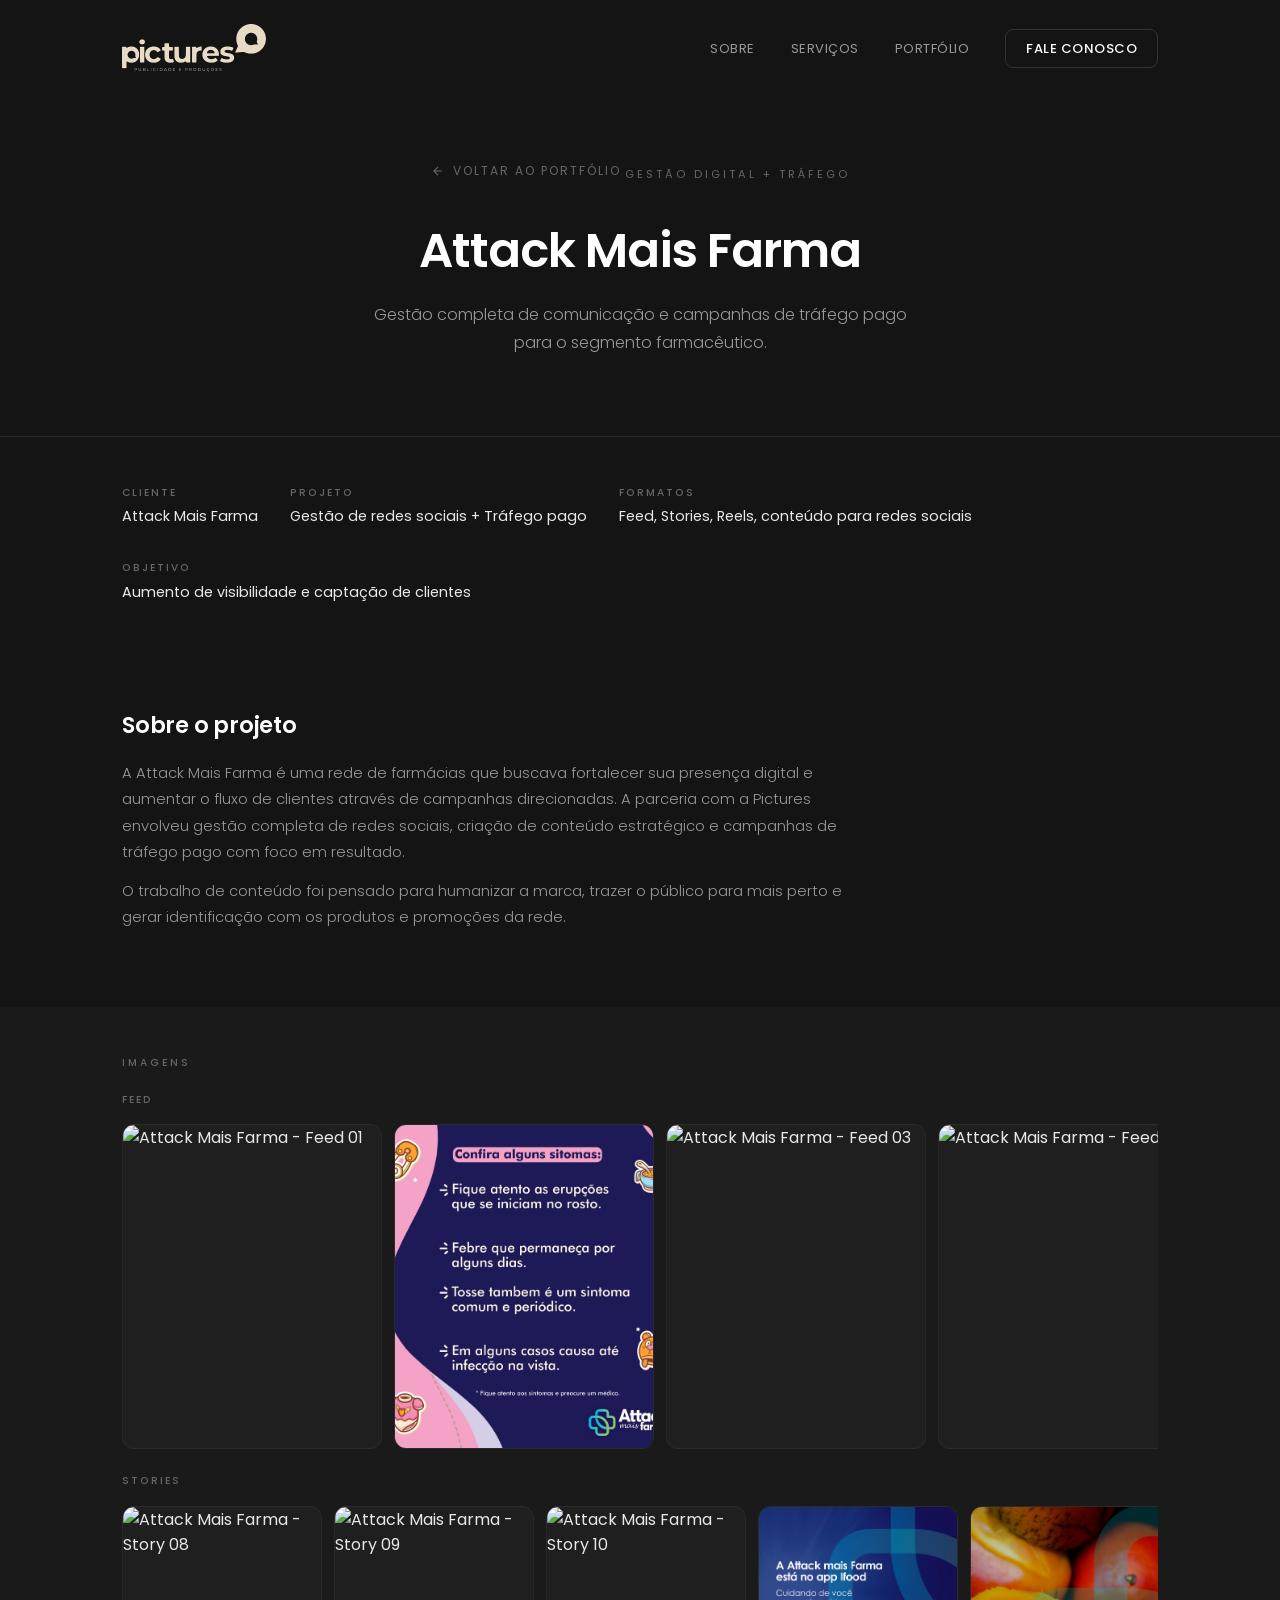
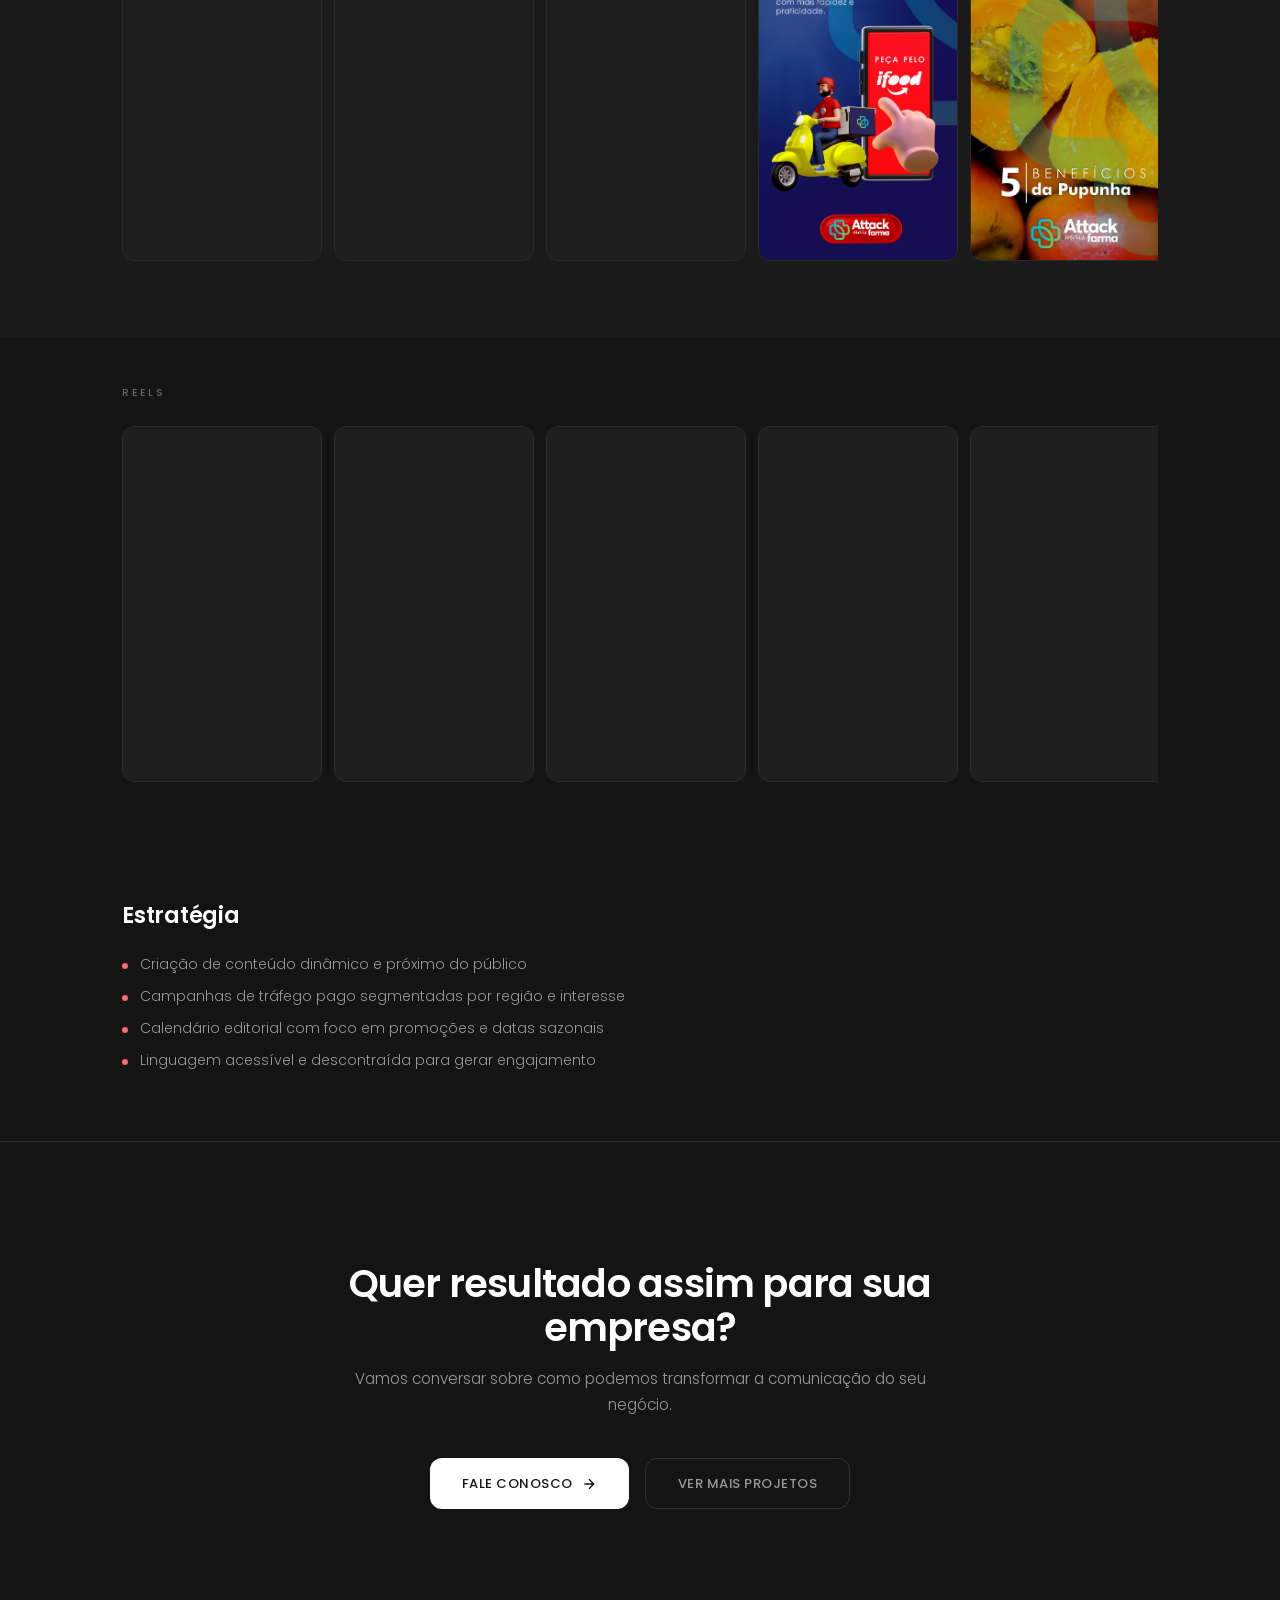
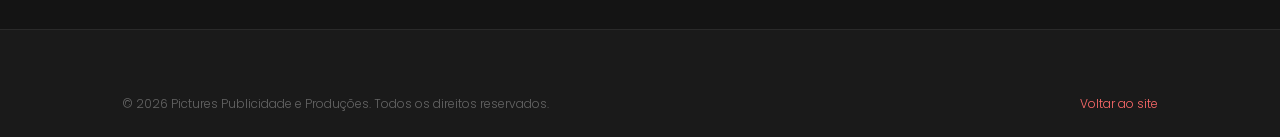
==== portfolio/attack-mais-farma.html @ aef6d4ee "perf: otimizar performance mobile (PageSpeed 72 → estimado 85+) - Eliminar render-blocking: preload " ====
<!DOCTYPE html>
<html lang="pt-BR">
<head>
  <meta charset="UTF-8">
  <meta name="viewport" content="width=device-width, initial-scale=1.0">
  <title>Attack Mais Farma | Portfólio - Pictures Publicidade</title>
  <meta name="description" content="Case Attack Mais Farma - Gestão digital e tráfego pago. Veja o trabalho completo da Pictures Publicidade.">
  <!-- Fonts: preconnect + non-blocking -->
  <link rel="preconnect" href="https://fonts.googleapis.com">
  <link rel="preconnect" href="https://fonts.gstatic.com" crossorigin>
  <link rel="preload" as="style" href="https://fonts.googleapis.com/css2?family=Poppins:wght@300;400;500;600;700;800&display=swap">
  <link rel="stylesheet" href="https://fonts.googleapis.com/css2?family=Poppins:wght@300;400;500;600;700;800&display=swap" media="print" onload="this.media='all'">
  <noscript><link rel="stylesheet" href="https://fonts.googleapis.com/css2?family=Poppins:wght@300;400;500;600;700;800&display=swap"></noscript>

  <!-- Styles -->
  <link rel="preload" as="style" href="../css/style.css">
  <link rel="stylesheet" href="../css/style.css">

  <!-- Critical inline styles -->
  <style>
    :root{--bg:#141414;--white:#FFFFFF;--text:#E8E8E8;--text-secondary:#999;--text-muted:#666;--accent:#FF6B6B;--border:#2a2a2a;--font:'Poppins',sans-serif;--container:1100px;--radius-sm:8px;--radius-md:12px}
    *,*::before,*::after{margin:0;padding:0;box-sizing:border-box}
    html{font-size:16px}body{font-family:var(--font);color:var(--text);background:var(--bg);line-height:1.6;overflow-x:hidden}
    img{max-width:100%;height:auto;display:block}a{text-decoration:none;color:inherit}
    .container{max-width:var(--container);margin:0 auto;padding:0 32px}
    .nav{position:fixed;top:0;left:0;right:0;z-index:1000;padding:24px 0}
    .nav.scrolled{background:rgba(20,20,20,0.92);backdrop-filter:blur(24px);-webkit-backdrop-filter:blur(24px);padding:16px 0;border-bottom:1px solid var(--border)}
    .nav .container{display:flex;align-items:center;justify-content:space-between}
    .nav-logo{display:flex;align-items:center;gap:10px}.nav-logo img{height:48px;width:auto}
  </style>

  <link rel="icon" type="image/png" href="../assets/icons/LOGO ÍCONE.png">

  <!-- Vercel Analytics & Speed Insights -->
  <script defer src="/_vercel/insights/script.js"></script>
  <script defer src="/_vercel/speed-insights/script.js"></script>
</head>
<body>

  <nav class="nav scrolled" id="nav">
    <div class="container">
      <a href="../index.html" class="nav-logo">
        <img decoding="async" src="../assets/logo/logo-completa-optimized.png" alt="Pictures Publicidade" width="288" height="96">
        <div class="logo-text">
          <span>Pictures</span>
          <span>Publicidade e Produções</span>
        </div>
      </a>
      <div class="nav-links" id="navLinks">
        <a href="../index.html#sobre">Sobre</a>
        <a href="../index.html#servicos">Serviços</a>
        <a href="../index.html#portfolio">Portfólio</a>
        <a href="../index.html#contato" class="nav-cta">Fale Conosco</a>
      </div>
      <div class="nav-toggle" id="navToggle">
        <span></span><span></span><span></span>
      </div>
    </div>
  </nav>

  <!-- HERO -->
  <section class="portfolio-hero">
    <a href="../index.html#portfolio" class="back-link">
      <svg viewBox="0 0 24 24" fill="none" stroke="currentColor" stroke-width="2"><path d="M19 12H5M12 19l-7-7 7-7"/></svg>
      Voltar ao portfólio
    </a>
    <div class="category">Gestão Digital + Tráfego</div>
    <h1>Attack Mais Farma</h1>
    <p>Gestão completa de comunicação e campanhas de tráfego pago para o segmento farmacêutico.</p>
  </section>

  <!-- CASE INTRO -->
  <section class="case-intro">
    <div class="container">
      <div class="case-meta">
        <div class="case-meta-item">
          <span class="label">Cliente</span>
          <span class="value">Attack Mais Farma</span>
        </div>
        <div class="case-meta-item">
          <span class="label">Projeto</span>
          <span class="value">Gestão de redes sociais + Tráfego pago</span>
        </div>
        <div class="case-meta-item">
          <span class="label">Formatos</span>
          <span class="value">Feed, Stories, Reels, conteúdo para redes sociais</span>
        </div>
        <div class="case-meta-item">
          <span class="label">Objetivo</span>
          <span class="value">Aumento de visibilidade e captação de clientes</span>
        </div>
      </div>
    </div>
  </section>

  <!-- CONTEXTO -->
  <section class="case-text-section">
    <div class="container">
      <div class="case-text-block reveal">
        <h2>Sobre o projeto</h2>
        <p>
          A Attack Mais Farma é uma rede de farmácias que buscava fortalecer sua presença
          digital e aumentar o fluxo de clientes através de campanhas direcionadas. A parceria
          com a Pictures envolveu gestão completa de redes sociais, criação de conteúdo
          estratégico e campanhas de tráfego pago com foco em resultado.
        </p>
        <p>
          O trabalho de conteúdo foi pensado para humanizar a marca, trazer o público
          para mais perto e gerar identificação com os produtos e promoções da rede.
        </p>
      </div>
    </div>
  </section>

  <!-- IMAGENS -->
  <section class="media-section alt-bg">
    <div class="container">
      <h3 class="media-section-title">Imagens</h3>

      <span class="carousel-label">Feed</span>
      <div class="image-row image-row-feed" style="margin-bottom: 20px;">
        <div class="row-img" data-lightbox><img decoding="async" src="../assets/portfolio/attack-mais-farma/imagens/01.jpg" alt="Attack Mais Farma - Feed 01" loading="lazy"></div>
        <div class="row-img" data-lightbox><img decoding="async" src="../assets/portfolio/attack-mais-farma/imagens/02.jpg" alt="Attack Mais Farma - Feed 02" loading="lazy"></div>
        <div class="row-img" data-lightbox><img decoding="async" src="../assets/portfolio/attack-mais-farma/imagens/03.jpg" alt="Attack Mais Farma - Feed 03" loading="lazy"></div>
        <div class="row-img" data-lightbox><img decoding="async" src="../assets/portfolio/attack-mais-farma/imagens/04.jpg" alt="Attack Mais Farma - Feed 04" loading="lazy"></div>
        <div class="row-img" data-lightbox><img decoding="async" src="../assets/portfolio/attack-mais-farma/imagens/05.jpg" alt="Attack Mais Farma - Feed 05" loading="lazy"></div>
        <div class="row-img" data-lightbox><img decoding="async" src="../assets/portfolio/attack-mais-farma/imagens/06.jpg" alt="Attack Mais Farma - Feed 06" loading="lazy"></div>
        <div class="row-img" data-lightbox><img decoding="async" src="../assets/portfolio/attack-mais-farma/imagens/07.jpg" alt="Attack Mais Farma - Feed 07" loading="lazy"></div>
        <div class="row-img" data-lightbox><img decoding="async" src="../assets/portfolio/attack-mais-farma/imagens/11.jpg" alt="Attack Mais Farma - Feed 11" loading="lazy"></div>
        <div class="row-img" data-lightbox><img decoding="async" src="../assets/portfolio/attack-mais-farma/imagens/12.jpg" alt="Attack Mais Farma - Feed 12" loading="lazy"></div>
        <div class="row-img" data-lightbox><img decoding="async" src="../assets/portfolio/attack-mais-farma/imagens/13.jpg" alt="Attack Mais Farma - Feed 13" loading="lazy"></div>
        <div class="row-img" data-lightbox><img decoding="async" src="../assets/portfolio/attack-mais-farma/imagens/14.jpg" alt="Attack Mais Farma - Feed 14" loading="lazy"></div>
        <div class="row-img" data-lightbox><img decoding="async" src="../assets/portfolio/attack-mais-farma/imagens/15.jpg" alt="Attack Mais Farma - Feed 15" loading="lazy"></div>
        <div class="row-img" data-lightbox><img decoding="async" src="../assets/portfolio/attack-mais-farma/imagens/16.jpg" alt="Attack Mais Farma - Feed 16" loading="lazy"></div>
        <div class="row-img" data-lightbox><img decoding="async" src="../assets/portfolio/attack-mais-farma/imagens/17.jpg" alt="Attack Mais Farma - Feed 17" loading="lazy"></div>
        <div class="row-img" data-lightbox><img decoding="async" src="../assets/portfolio/attack-mais-farma/imagens/18.jpg" alt="Attack Mais Farma - Feed 18" loading="lazy"></div>
        <div class="row-img" data-lightbox><img decoding="async" src="../assets/portfolio/attack-mais-farma/imagens/19.jpg" alt="Attack Mais Farma - Feed 19" loading="lazy"></div>
        <div class="row-img" data-lightbox><img decoding="async" src="../assets/portfolio/attack-mais-farma/imagens/20.jpg" alt="Attack Mais Farma - Feed 20" loading="lazy"></div>
      </div>

      <span class="carousel-label">Stories</span>
      <div class="image-row image-row-stories" style="margin-bottom: 24px;">
        <div class="row-img" data-lightbox><img decoding="async" src="../assets/portfolio/attack-mais-farma/imagens/08 STORYS.jpg" alt="Attack Mais Farma - Story 08" loading="lazy"></div>
        <div class="row-img" data-lightbox><img decoding="async" src="../assets/portfolio/attack-mais-farma/imagens/09 STORYS.jpg" alt="Attack Mais Farma - Story 09" loading="lazy"></div>
        <div class="row-img" data-lightbox><img decoding="async" src="../assets/portfolio/attack-mais-farma/imagens/10 STORYS.jpg" alt="Attack Mais Farma - Story 10" loading="lazy"></div>
        <div class="row-img" data-lightbox><img decoding="async" src="../assets/portfolio/attack-mais-farma/imagens/11 STORYS.jpg" alt="Attack Mais Farma - Story 11" loading="lazy"></div>
        <div class="row-img" data-lightbox><img decoding="async" src="../assets/portfolio/attack-mais-farma/imagens/12 STORYS.jpg" alt="Attack Mais Farma - Story 12" loading="lazy"></div>
        <div class="row-img" data-lightbox><img decoding="async" src="../assets/portfolio/attack-mais-farma/imagens/13 STORYS.jpg" alt="Attack Mais Farma - Story 13" loading="lazy"></div>
        <div class="row-img" data-lightbox><img decoding="async" src="../assets/portfolio/attack-mais-farma/imagens/14 STORYS.jpg" alt="Attack Mais Farma - Story 14" loading="lazy"></div>
        <div class="row-img" data-lightbox><img decoding="async" src="../assets/portfolio/attack-mais-farma/imagens/15 STORYS.jpg" alt="Attack Mais Farma - Story 15" loading="lazy"></div>
        <div class="row-img" data-lightbox><img decoding="async" src="../assets/portfolio/attack-mais-farma/imagens/16 STORYS.jpg" alt="Attack Mais Farma - Story 16" loading="lazy"></div>
        <div class="row-img" data-lightbox><img decoding="async" src="../assets/portfolio/attack-mais-farma/imagens/17 STORYS.jpg" alt="Attack Mais Farma - Story 17" loading="lazy"></div>
      </div>
    </div>
  </section>

  <!-- REELS -->
  <section class="media-section">
    <div class="container">
      <h3 class="media-section-title">Reels</h3>
      <div class="carousel">
        <div class="carousel-wrapper">
          <button class="carousel-arrow carousel-prev" aria-label="Anterior">&#8249;</button>
          <div class="carousel-track">
            <div class="carousel-item item-reel"><video src="../assets/portfolio/attack-mais-farma/reels/reels-01.mp4" muted playsinline loop preload="metadata"></video></div>
            <div class="carousel-item item-reel"><video src="../assets/portfolio/attack-mais-farma/reels/reels-02.mp4" muted playsinline loop preload="metadata"></video></div>
            <div class="carousel-item item-reel"><video src="../assets/portfolio/attack-mais-farma/reels/reels-03.mp4" muted playsinline loop preload="metadata"></video></div>
            <div class="carousel-item item-reel"><video src="../assets/portfolio/attack-mais-farma/reels/reels-04.mp4" muted playsinline loop preload="metadata"></video></div>
            <div class="carousel-item item-reel"><video src="../assets/portfolio/attack-mais-farma/reels/reels-05.mp4" muted playsinline loop preload="metadata"></video></div>
            <div class="carousel-item item-reel"><video src="../assets/portfolio/attack-mais-farma/reels/reels-06.mp4" muted playsinline loop preload="metadata"></video></div>
          </div>
          <button class="carousel-arrow carousel-next" aria-label="Próximo">&#8250;</button>
        </div>
      </div>
    </div>
  </section>

  <!-- ESTRATÉGIA -->
  <section class="case-text-section">
    <div class="container">
      <div class="case-text-block reveal">
        <h2>Estratégia</h2>
        <ul>
          <li>Criação de conteúdo dinâmico e próximo do público</li>
          <li>Campanhas de tráfego pago segmentadas por região e interesse</li>
          <li>Calendário editorial com foco em promoções e datas sazonais</li>
          <li>Linguagem acessível e descontraída para gerar engajamento</li>
        </ul>
      </div>
    </div>
  </section>

  <!-- CTA -->
  <section class="cta-section">
    <div class="container">
      <div class="cta-content">
        <h2>Quer resultado assim para sua empresa?</h2>
        <p>Vamos conversar sobre como podemos transformar a comunicação do seu negócio.</p>
        <div class="cta-actions">
          <a href="https://wa.me/5592992798822?text=Oi!%20Vi%20o%20portf%C3%B3lio%20de%20voc%C3%AAs%20e%20gostaria%20de%20saber%20mais." class="btn btn-primary" target="_blank" rel="noopener">
            Fale Conosco
            <svg viewBox="0 0 24 24" fill="none" stroke="currentColor" stroke-width="2"><path d="M5 12h14M12 5l7 7-7 7"/></svg>
          </a>
          <a href="../index.html#portfolio" class="btn btn-outline">
            Ver Mais Projetos
          </a>
        </div>
      </div>
    </div>
  </section>

  <footer class="footer">
    <div class="container">
      <div class="footer-bottom" style="border:none; padding-top:0;">
        <p>&copy; 2026 Pictures Publicidade e Produções. Todos os direitos reservados.</p>
        <p><a href="../index.html" style="color: var(--accent);">Voltar ao site</a></p>
      </div>
    </div>
  </footer>

  <script src="../js/main.js"></script>
</body>
</html>
---- css/style.css ----
/* ================================================================
   Pictures Publicidade e Produções — Minimal
   Palette: Black + White + Coral accent
   Typography: Poppins
   ================================================================ */

/* --- Custom Properties --- */
:root {
  --bg: #141414;
  --bg-alt: #1a1a1a;
  --bg-card: #1f1f1f;
  --bg-hover: #262626;

  --white: #FFFFFF;
  --text: #E8E8E8;
  --text-secondary: #999999;
  --text-muted: #666666;

  --accent: #FF6B6B;

  --border: #2a2a2a;
  --border-light: #333333;

  --font: 'Poppins', sans-serif;
  --container: 1100px;
  --transition: all 0.35s ease;

  --radius-sm: 8px;
  --radius-md: 12px;
  --radius-lg: 16px;
  --radius-xl: 24px;
}

/* --- Reset --- */
*, *::before, *::after {
  margin: 0;
  padding: 0;
  box-sizing: border-box;
}

html { scroll-behavior: smooth; font-size: 16px; }

body {
  font-family: var(--font);
  color: var(--text);
  background: var(--bg);
  line-height: 1.6;
  overflow-x: hidden;
  -webkit-font-smoothing: antialiased;
  -moz-osx-font-smoothing: grayscale;
}

img { max-width: 100%; height: auto; display: block; }

a {
  text-decoration: none;
  color: inherit;
  transition: var(--transition);
}

ul, ol { list-style: none; }

.container {
  max-width: var(--container);
  margin: 0 auto;
  padding: 0 32px;
}

/* --- Reveal --- */
.reveal {
  opacity: 0;
  transform: translateY(20px);
  transition: opacity 0.7s ease, transform 0.7s ease;
}

.reveal.active {
  opacity: 1;
  transform: translateY(0);
}

.reveal-delay-1 { transition-delay: 0.1s; }
.reveal-delay-2 { transition-delay: 0.2s; }
.reveal-delay-3 { transition-delay: 0.3s; }

/* ================================================================
   NAVIGATION
   ================================================================ */
.nav {
  position: fixed;
  top: 0;
  left: 0;
  right: 0;
  z-index: 1000;
  padding: 24px 0;
  transition: var(--transition);
}

.nav.scrolled {
  background: rgba(20, 20, 20, 0.92);
  backdrop-filter: blur(24px);
  -webkit-backdrop-filter: blur(24px);
  padding: 16px 0;
  border-bottom: 1px solid var(--border);
}

.nav .container {
  display: flex;
  align-items: center;
  justify-content: space-between;
}

.nav-logo {
  display: flex;
  align-items: center;
  gap: 10px;
}

.nav-logo img {
  height: 48px;
  width: auto;
}

/* Hide text when logo image is present */
.nav-logo img + .logo-text {
  display: none;
}

.nav-logo .logo-text {
  display: flex;
  flex-direction: column;
  line-height: 1.15;
}

.nav-logo .logo-text span:first-child {
  font-weight: 700;
  font-size: 1rem;
  color: var(--white);
  letter-spacing: -0.02em;
}

.nav-logo .logo-text span:last-child {
  font-size: 0.6rem;
  font-weight: 400;
  color: var(--text-muted);
  letter-spacing: 2px;
  text-transform: uppercase;
}

.nav-links {
  display: flex;
  align-items: center;
  gap: 36px;
}

.nav-links a {
  color: var(--text-secondary);
  font-size: 0.82rem;
  font-weight: 400;
  letter-spacing: 0.5px;
  text-transform: uppercase;
}

.nav-links a:hover {
  color: var(--white);
}

.nav-cta {
  color: var(--white) !important;
  border: 1px solid var(--border-light);
  padding: 8px 20px;
  border-radius: var(--radius-sm);
  font-weight: 500 !important;
}

.nav-cta:hover {
  border-color: var(--accent);
  color: var(--accent) !important;
}

.nav-cta::after { display: none !important; }

/* Mobile Menu */
.nav-toggle {
  display: none;
  flex-direction: column;
  gap: 5px;
  cursor: pointer;
  padding: 8px;
  z-index: 1001;
}

.nav-toggle span {
  width: 22px;
  height: 1.5px;
  background: var(--white);
  transition: var(--transition);
}

.nav-toggle.active span:nth-child(1) {
  transform: rotate(45deg) translate(5px, 5px);
}
.nav-toggle.active span:nth-child(2) { opacity: 0; }
.nav-toggle.active span:nth-child(3) {
  transform: rotate(-45deg) translate(5px, -5px);
}

/* ================================================================
   HERO
   ================================================================ */
.hero {
  min-height: 100vh;
  display: flex;
  align-items: center;
  background: var(--bg);
  position: relative;
}

.hero .container {
  position: relative;
  z-index: 2;
  display: flex;
  flex-direction: column;
  align-items: center;
  text-align: center;
  padding-top: 140px;
  padding-bottom: 80px;
}

.hero-content {
  max-width: 680px;
}

.hero-badge {
  display: inline-flex;
  align-items: center;
  gap: 8px;
  color: var(--text-muted);
  font-size: 0.72rem;
  font-weight: 500;
  margin-bottom: 40px;
  text-transform: uppercase;
  letter-spacing: 3px;
}

.hero-badge .dot {
  width: 6px;
  height: 6px;
  background: var(--accent);
  border-radius: 50%;
}

.hero h1 {
  font-size: clamp(2.4rem, 4.5vw, 3.6rem);
  font-weight: 600;
  color: var(--white);
  line-height: 1.12;
  margin-bottom: 28px;
  letter-spacing: -0.03em;
}

.hero h1 .highlight {
  color: var(--accent);
}

.hero p {
  font-size: 1rem;
  color: var(--text-secondary);
  line-height: 1.7;
  margin-bottom: 40px;
  font-weight: 300;
}

.hero-actions {
  display: flex;
  gap: 16px;
  flex-wrap: wrap;
  justify-content: center;
}

.placeholder-img {
  width: 100%;
  height: 100%;
  display: flex;
  align-items: center;
  justify-content: center;
  background: var(--bg-card);
  color: var(--text-muted);
  font-size: 0.7rem;
  text-align: center;
  letter-spacing: 1px;
  text-transform: uppercase;
}

/* ================================================================
   BUTTONS
   ================================================================ */
.btn {
  display: inline-flex;
  align-items: center;
  gap: 8px;
  padding: 14px 32px;
  border-radius: var(--radius-md);
  font-family: var(--font);
  font-size: 0.82rem;
  font-weight: 500;
  cursor: pointer;
  border: none;
  transition: var(--transition);
  letter-spacing: 0.5px;
  text-transform: uppercase;
}

.btn-primary {
  background: var(--white);
  color: var(--bg);
}

.btn-primary:hover {
  background: var(--accent);
  color: var(--white);
}

.btn-outline {
  background: transparent;
  color: var(--text-secondary);
  border: 1px solid var(--border-light);
}

.btn-outline:hover {
  color: var(--white);
  border-color: var(--white);
}

.btn-dark {
  background: var(--bg-card);
  color: var(--text);
  border: 1px solid var(--border);
}

.btn-dark:hover {
  background: var(--bg-hover);
  border-color: var(--border-light);
}

.btn svg {
  width: 16px;
  height: 16px;
}

/* ================================================================
   SECTION HEADERS
   ================================================================ */
.section-header {
  text-align: center;
  max-width: 600px;
  margin: 0 auto 72px;
}

.section-tag {
  display: inline-block;
  color: var(--text-muted);
  font-size: 0.7rem;
  font-weight: 500;
  margin-bottom: 20px;
  text-transform: uppercase;
  letter-spacing: 4px;
}

.section-header h2 {
  font-size: clamp(1.8rem, 3vw, 2.6rem);
  font-weight: 600;
  color: var(--white);
  line-height: 1.15;
  margin-bottom: 16px;
  letter-spacing: -0.02em;
}

.section-header p {
  font-size: 0.95rem;
  color: var(--text-secondary);
  line-height: 1.7;
  font-weight: 300;
}

/* ================================================================
   ABOUT
   ================================================================ */
.about {
  padding: 140px 0;
  background: var(--bg);
  border-top: 1px solid var(--border);
}

.about-grid {
  display: grid;
  grid-template-columns: 1fr 1fr;
  gap: 80px;
  align-items: start;
}

.about-content .section-tag {
  text-align: left;
}

.about-content h2 {
  font-size: clamp(1.8rem, 3vw, 2.4rem);
  font-weight: 600;
  color: var(--white);
  line-height: 1.15;
  margin-bottom: 24px;
  letter-spacing: -0.02em;
}

.about-content h2 .highlight {
  color: var(--accent);
}

.about-content p {
  color: var(--text-secondary);
  line-height: 1.8;
  margin-bottom: 16px;
  font-size: 0.95rem;
  font-weight: 300;
}

.about-values {
  display: grid;
  grid-template-columns: 1fr 1fr;
  gap: 12px;
  margin-top: 40px;
}

.about-value {
  display: flex;
  align-items: flex-start;
  gap: 12px;
  padding: 24px;
  background: var(--bg-card);
  border-radius: var(--radius-md);
  transition: var(--transition);
}

.about-value:hover {
  background: var(--bg-hover);
}

.about-value .icon {
  width: 32px;
  height: 32px;
  min-width: 32px;
  display: flex;
  align-items: center;
  justify-content: center;
  font-size: 1rem;
}

.about-value h4 {
  font-size: 0.85rem;
  font-weight: 600;
  color: var(--white);
  margin-bottom: 2px;
}

.about-value p {
  font-size: 0.78rem;
  margin-bottom: 0;
  color: var(--text-muted);
  font-weight: 400;
}

/* About Visual */
.about-visual {
  position: relative;
}

.about-card {
  background: var(--bg-card);
  border: 1px solid var(--border);
  border-radius: var(--radius-xl);
  padding: 48px;
  color: var(--white);
}

.about-card .tagline {
  font-size: 1.3rem;
  font-weight: 400;
  line-height: 1.5;
  margin-bottom: 40px;
  color: var(--text-secondary);
}

.about-card .tagline .highlight {
  color: var(--white);
  font-weight: 500;
}


/* ================================================================
   SERVICES
   ================================================================ */
.services {
  padding: 140px 0;
  background: var(--bg-alt);
}

.services-grid {
  display: grid;
  grid-template-columns: repeat(3, 1fr);
  gap: 16px;
}

.service-card {
  background: var(--bg-card);
  padding: 40px 32px;
  border-radius: var(--radius-lg);
  transition: var(--transition);
  position: relative;
}

.service-card:hover {
  background: var(--bg-hover);
}

.service-icon {
  font-size: 1.5rem;
  margin-bottom: 24px;
  opacity: 0.8;
}

.service-card h3 {
  font-size: 1rem;
  font-weight: 600;
  margin-bottom: 10px;
  color: var(--white);
}

.service-card > p {
  font-size: 0.85rem;
  color: var(--text-secondary);
  line-height: 1.6;
  font-weight: 300;
}

.service-card .service-list {
  margin-top: 24px;
  padding-top: 24px;
  border-top: 1px solid var(--border);
}

.service-card .service-list li {
  font-size: 0.8rem;
  color: var(--text-muted);
  padding: 4px 0;
  padding-left: 16px;
  position: relative;
}

.service-card .service-list li::before {
  content: '';
  position: absolute;
  left: 0;
  top: 12px;
  width: 6px;
  height: 1px;
  background: var(--text-muted);
}

/* ================================================================
   PORTFOLIO
   ================================================================ */
.portfolio {
  padding: 140px 0;
  background: var(--bg);
}

.portfolio-grid {
  display: grid;
  grid-template-columns: repeat(2, 1fr);
  gap: 20px;
}

.portfolio-card {
  position: relative;
  overflow: hidden;
  aspect-ratio: 16 / 10;
  background: var(--bg-card);
  border: 1px solid var(--border);
  border-radius: var(--radius-xl);
  cursor: pointer;
  transition: var(--transition);
  display: block;
}

.portfolio-card:hover {
  border-color: var(--border-light);
}

.portfolio-card-img {
  width: 100%;
  height: 100%;
  object-fit: cover;
  transition: var(--transition);
}

.portfolio-card:hover .portfolio-card-img {
  opacity: 0.7;
}

.portfolio-card-overlay {
  position: absolute;
  inset: 0;
  display: flex;
  flex-direction: column;
  justify-content: flex-end;
  padding: 32px;
  background: linear-gradient(180deg, transparent 40%, rgba(10, 10, 10, 0.9) 100%);
}

.portfolio-card-category {
  font-size: 0.65rem;
  font-weight: 500;
  color: var(--text-muted);
  text-transform: uppercase;
  letter-spacing: 2px;
  margin-bottom: 8px;
}

.portfolio-card-title {
  font-size: 1.3rem;
  font-weight: 600;
  color: var(--white);
  margin-bottom: 4px;
  letter-spacing: -0.01em;
}

.portfolio-card-desc {
  font-size: 0.82rem;
  color: var(--text-secondary);
  margin-bottom: 16px;
  line-height: 1.5;
  font-weight: 300;
}

.portfolio-card-link {
  display: inline-flex;
  align-items: center;
  gap: 8px;
  color: var(--text-secondary);
  font-weight: 400;
  font-size: 0.78rem;
  text-transform: uppercase;
  letter-spacing: 1px;
  opacity: 0;
  transform: translateY(8px);
  transition: var(--transition);
}

.portfolio-card:hover .portfolio-card-link {
  opacity: 1;
  transform: translateY(0);
}

.portfolio-card-link svg {
  width: 14px;
  height: 14px;
}

/* Portfolio Placeholder */
.portfolio-placeholder {
  width: 100%;
  height: 100%;
  display: flex;
  flex-direction: column;
  align-items: center;
  justify-content: center;
  background: var(--bg-card);
  gap: 8px;
}

.portfolio-placeholder svg {
  width: 40px;
  height: 40px;
  color: var(--border-light);
}

.portfolio-placeholder span {
  color: var(--text-muted);
  font-size: 0.7rem;
  letter-spacing: 2px;
  text-transform: uppercase;
}

/* ================================================================
   PORTFOLIO CLIENT SECTIONS (Index)
   ================================================================ */
.portfolio-clients {
  display: flex;
  flex-direction: column;
  gap: 80px;
}

.portfolio-client {
  padding-top: 48px;
  border-top: 1px solid var(--border);
}

.portfolio-client:first-child {
  border-top: none;
  padding-top: 0;
}

.portfolio-client-header {
  display: flex;
  justify-content: space-between;
  align-items: flex-start;
  gap: 24px;
  margin-bottom: 32px;
}

.portfolio-client-header .portfolio-client-category {
  font-size: 0.65rem;
  font-weight: 500;
  color: var(--text-muted);
  text-transform: uppercase;
  letter-spacing: 2px;
  margin-bottom: 6px;
  display: block;
}

.portfolio-client-header h3 {
  font-size: 1.5rem;
  font-weight: 600;
  color: var(--white);
  margin-bottom: 6px;
  letter-spacing: -0.01em;
}

.portfolio-client-header p {
  font-size: 0.85rem;
  color: var(--text-secondary);
  font-weight: 300;
  max-width: 480px;
}

.btn-sm {
  padding: 10px 20px;
  font-size: 0.75rem;
  white-space: nowrap;
}

/* ================================================================
   CAROUSEL COMPONENT
   ================================================================ */
.carousel {
  position: relative;
  margin-bottom: 24px;
}

.carousel:last-child {
  margin-bottom: 0;
}

.carousel-label {
  font-size: 0.65rem;
  font-weight: 500;
  color: var(--text-muted);
  text-transform: uppercase;
  letter-spacing: 2px;
  margin-bottom: 12px;
  display: block;
}

.carousel-wrapper {
  position: relative;
  overflow: hidden;
}

.carousel-track {
  display: flex;
  gap: 12px;
  overflow-x: auto;
  scroll-behavior: smooth;
  scroll-snap-type: x mandatory;
  -ms-overflow-style: none;
  scrollbar-width: none;
  padding: 4px 0;
}

.carousel-track::-webkit-scrollbar {
  display: none;
}

.carousel-item {
  flex-shrink: 0;
  scroll-snap-align: start;
  border-radius: var(--radius-md);
  overflow: hidden;
  background: var(--bg-card);
  border: 1px solid var(--border);
  transition: var(--transition);
}

.carousel-item:hover {
  border-color: var(--border-light);
}

/* Image items */
.carousel-item.item-image {
  width: 260px;
  aspect-ratio: 1;
}

.carousel-item.item-image img {
  width: 100%;
  height: 100%;
  object-fit: cover;
}

/* Reel items (vertical video) */
.carousel-item.item-reel {
  width: 200px;
  aspect-ratio: 9 / 16;
}

.carousel-item.item-reel video {
  width: 100%;
  height: 100%;
  object-fit: cover;
}

/* Horizontal video items */
.carousel-item.item-video {
  width: 380px;
  aspect-ratio: 16 / 9;
}

.carousel-item.item-video video {
  width: 100%;
  height: 100%;
  object-fit: cover;
}

/* Carousel Arrows */
.carousel-arrow {
  position: absolute;
  top: 50%;
  transform: translateY(-50%);
  z-index: 10;
  width: 40px;
  height: 40px;
  display: flex;
  align-items: center;
  justify-content: center;
  background: rgba(20, 20, 20, 0.85);
  backdrop-filter: blur(8px);
  border: 1px solid var(--border-light);
  border-radius: var(--radius-sm);
  color: var(--white);
  font-size: 1.3rem;
  cursor: pointer;
  transition: var(--transition);
  opacity: 0;
}

.carousel:hover .carousel-arrow {
  opacity: 1;
}

.carousel-arrow:hover {
  background: rgba(30, 30, 30, 0.95);
  border-color: var(--white);
}

.carousel-arrow.carousel-prev {
  left: 8px;
}

.carousel-arrow.carousel-next {
  right: 8px;
}

.carousel-arrow.hidden {
  display: none;
}

/* ================================================================
   DEDICATED PAGE — CASE STUDY
   ================================================================ */
.case-intro {
  padding: 48px 0 0;
  background: var(--bg);
}

.case-meta {
  display: flex;
  gap: 32px;
  flex-wrap: wrap;
  margin-bottom: 40px;
}

.case-meta-item {
  display: flex;
  flex-direction: column;
  gap: 4px;
}

.case-meta-item .label {
  font-size: 0.65rem;
  font-weight: 500;
  color: var(--text-muted);
  text-transform: uppercase;
  letter-spacing: 2px;
}

.case-meta-item .value {
  font-size: 0.9rem;
  color: var(--text);
  font-weight: 400;
}

.case-text-section {
  padding: 64px 0;
  background: var(--bg);
}

.case-text-section + .case-text-section {
  padding-top: 0;
}

.case-text-block {
  max-width: 720px;
}

.case-text-block h2 {
  font-size: 1.4rem;
  font-weight: 600;
  color: var(--white);
  margin-bottom: 16px;
  letter-spacing: -0.01em;
}

.case-text-block p {
  font-size: 0.92rem;
  color: var(--text-secondary);
  line-height: 1.8;
  font-weight: 300;
  margin-bottom: 12px;
}

.case-text-block ul {
  margin-top: 8px;
}

.case-text-block ul li {
  font-size: 0.88rem;
  color: var(--text-secondary);
  line-height: 1.7;
  font-weight: 300;
  padding: 4px 0 4px 18px;
  position: relative;
}

.case-text-block ul li::before {
  content: '';
  position: absolute;
  left: 0;
  top: 14px;
  width: 6px;
  height: 6px;
  border-radius: 50%;
  background: var(--accent);
}

/* Dedicated page media sections */
.media-section {
  padding: 48px 0;
  background: var(--bg);
}

.media-section.alt-bg {
  background: var(--bg-alt);
}

.media-section-title {
  font-size: 0.65rem;
  font-weight: 500;
  color: var(--text-muted);
  text-transform: uppercase;
  letter-spacing: 3px;
  margin-bottom: 20px;
}

/* Two-row image grid with horizontal scroll (legacy) */
.image-grid-scroll {
  display: grid;
  grid-template-rows: 1fr 1fr;
  grid-auto-flow: column;
  grid-auto-columns: 220px;
  gap: 12px;
  overflow-x: auto;
  scroll-behavior: smooth;
  scroll-snap-type: x mandatory;
  -ms-overflow-style: none;
  scrollbar-width: none;
  padding: 4px 0;
}

.image-grid-scroll::-webkit-scrollbar { display: none; }

.image-grid-scroll .grid-img {
  scroll-snap-align: start;
  border-radius: var(--radius-md);
  overflow: hidden;
  background: var(--bg-card);
  border: 1px solid var(--border);
  aspect-ratio: 1;
}

.image-grid-scroll .grid-img img {
  width: 100%;
  height: 100%;
  object-fit: cover;
  cursor: pointer;
  transition: opacity 0.3s;
}

.image-grid-scroll .grid-img img:hover { opacity: 0.8; }

/* Image rows (Feed + Stories) */
.image-row-wrapper {
  position: relative;
  overflow: hidden;
}

.image-row {
  display: flex;
  gap: 12px;
  overflow-x: auto;
  scroll-behavior: smooth;
  scroll-snap-type: x mandatory;
  -ms-overflow-style: none;
  scrollbar-width: none;
  padding: 4px 0;
}

.image-row::-webkit-scrollbar { display: none; }

.image-row .row-img {
  flex-shrink: 0;
  scroll-snap-align: start;
  border-radius: var(--radius-md);
  overflow: hidden;
  background: var(--bg-card);
  border: 1px solid var(--border);
  transition: var(--transition);
  cursor: pointer;
}

.image-row .row-img:hover {
  border-color: var(--border-light);
}

.image-row .row-img img {
  width: 100%;
  height: 100%;
  object-fit: cover;
  transition: opacity 0.3s;
}

.image-row .row-img:hover img { opacity: 0.85; }

/* Feed row: square/4:5 ratio */
.image-row-feed .row-img {
  width: 260px;
  aspect-ratio: 4 / 5;
}

/* Stories row: 9:16 ratio */
.image-row-stories .row-img {
  width: 200px;
  aspect-ratio: 9 / 16;
}

/* Carousel/horizontal row: landscape ratio */
.image-row-carousel .row-img {
  width: 420px;
  aspect-ratio: 16 / 9;
}

/* Image row arrows */
.image-row-arrow {
  position: absolute;
  top: 50%;
  transform: translateY(-50%);
  z-index: 10;
  width: 40px;
  height: 40px;
  display: flex;
  align-items: center;
  justify-content: center;
  background: rgba(20, 20, 20, 0.85);
  backdrop-filter: blur(8px);
  border: 1px solid var(--border-light);
  border-radius: var(--radius-sm);
  color: var(--white);
  font-size: 1.3rem;
  cursor: pointer;
  transition: var(--transition);
  opacity: 0;
}

.image-row-wrapper:hover .image-row-arrow {
  opacity: 1;
}

.image-row-arrow:hover {
  background: rgba(30, 30, 30, 0.95);
  border-color: var(--white);
}

.image-row-arrow.arrow-prev {
  left: 8px;
}

.image-row-arrow.arrow-next {
  right: 8px;
}

.image-row-arrow.hidden {
  display: none;
}

/* Stacked videos (one per row) */
.stacked-videos {
  display: flex;
  flex-direction: column;
  gap: 20px;
  max-width: 800px;
}

.stacked-video-item {
  border-radius: var(--radius-lg);
  overflow: hidden;
  background: var(--bg-card);
  border: 1px solid var(--border);
}

.stacked-video-item video {
  width: 100%;
  display: block;
}

/* ================================================================
   DIFFERENTIALS
   ================================================================ */
.differentials {
  padding: 140px 0;
  background: var(--bg-alt);
}

.diff-grid {
  display: grid;
  grid-template-columns: repeat(2, 1fr);
  gap: 16px;
}

.diff-item {
  display: flex;
  gap: 24px;
  padding: 40px;
  background: var(--bg-card);
  border-radius: var(--radius-lg);
  transition: var(--transition);
}

.diff-item:hover {
  background: var(--bg-hover);
}

.diff-number {
  font-size: 2.5rem;
  font-weight: 300;
  color: var(--border-light);
  line-height: 1;
  min-width: 56px;
}

.diff-content h3 {
  font-size: 1rem;
  font-weight: 600;
  margin-bottom: 8px;
  color: var(--white);
}

.diff-content p {
  font-size: 0.85rem;
  color: var(--text-secondary);
  line-height: 1.6;
  font-weight: 300;
}

/* ================================================================
   CTA
   ================================================================ */
.cta-section {
  padding: 120px 0;
  background: var(--bg);
  border-top: 1px solid var(--border);
  border-bottom: 1px solid var(--border);
}

.cta-content {
  text-align: center;
  max-width: 600px;
  margin: 0 auto;
}

.cta-content h2 {
  font-size: clamp(1.8rem, 3vw, 2.4rem);
  font-weight: 600;
  color: var(--white);
  margin-bottom: 16px;
  line-height: 1.15;
  letter-spacing: -0.02em;
}

.cta-content p {
  color: var(--text-secondary);
  font-size: 0.95rem;
  margin-bottom: 40px;
  line-height: 1.7;
  font-weight: 300;
}

.cta-actions {
  display: flex;
  gap: 16px;
  justify-content: center;
  flex-wrap: wrap;
}

/* ================================================================
   FOOTER
   ================================================================ */
.footer {
  background: var(--bg-alt);
  padding: 64px 0 24px;
  color: var(--text);
}

.footer-grid {
  display: grid;
  grid-template-columns: 2fr 1fr 1fr 1fr;
  gap: 48px;
  margin-bottom: 48px;
}

.footer-brand .logo-text {
  display: flex;
  flex-direction: column;
  margin-bottom: 16px;
}

.footer-brand .logo-text span:first-child {
  font-weight: 700;
  font-size: 1rem;
  color: var(--white);
}

.footer-brand .logo-text span:last-child {
  font-size: 0.6rem;
  color: var(--text-muted);
  text-transform: uppercase;
  letter-spacing: 2px;
}

.footer-brand p {
  color: var(--text-muted);
  font-size: 0.85rem;
  line-height: 1.7;
  max-width: 300px;
  font-weight: 300;
}

.footer-col h4 {
  font-size: 0.7rem;
  font-weight: 500;
  text-transform: uppercase;
  letter-spacing: 2px;
  margin-bottom: 20px;
  color: var(--text-muted);
}

.footer-col a {
  display: block;
  color: var(--text-secondary);
  font-size: 0.85rem;
  padding: 5px 0;
  font-weight: 300;
}

.footer-col a:hover {
  color: var(--white);
}

.footer-social {
  display: flex;
  gap: 12px;
  margin-top: 20px;
}

.footer-social a {
  width: 36px;
  height: 36px;
  display: flex;
  align-items: center;
  justify-content: center;
  border: 1px solid var(--border);
  border-radius: var(--radius-sm);
  color: var(--text-muted);
  transition: var(--transition);
}

.footer-social a:hover {
  border-color: var(--white);
  color: var(--white);
}

.footer-social a svg {
  width: 16px;
  height: 16px;
}

.footer-bottom {
  padding-top: 24px;
  border-top: 1px solid var(--border);
  display: flex;
  justify-content: space-between;
  align-items: center;
}

.footer-bottom p {
  color: var(--text-muted);
  font-size: 0.75rem;
  font-weight: 300;
}

/* ================================================================
   PORTFOLIO PAGE (Individual Client)
   ================================================================ */
.portfolio-hero {
  padding: 160px 0 80px;
  background: var(--bg);
  color: var(--white);
  text-align: center;
  border-bottom: 1px solid var(--border);
}

.portfolio-hero .back-link {
  display: inline-flex;
  align-items: center;
  gap: 8px;
  color: var(--text-muted);
  font-size: 0.75rem;
  margin-bottom: 32px;
  text-transform: uppercase;
  letter-spacing: 2px;
}

.portfolio-hero .back-link:hover {
  color: var(--white);
}

.portfolio-hero .back-link svg {
  width: 14px;
  height: 14px;
}

.portfolio-hero h1 {
  font-size: clamp(2rem, 4vw, 3rem);
  font-weight: 600;
  margin-bottom: 12px;
  letter-spacing: -0.02em;
}

.portfolio-hero .category {
  display: inline-block;
  color: var(--text-muted);
  font-size: 0.7rem;
  font-weight: 400;
  margin-bottom: 20px;
  text-transform: uppercase;
  letter-spacing: 3px;
}

.portfolio-hero p {
  font-size: 1rem;
  color: var(--text-secondary);
  max-width: 560px;
  margin: 0 auto;
  font-weight: 300;
  line-height: 1.7;
}

/* Gallery */
.gallery-section {
  padding: 100px 0;
  background: var(--bg-alt);
}

.gallery-section .section-header {
  text-align: left;
  margin-bottom: 48px;
}

.gallery-grid {
  display: grid;
  grid-template-columns: repeat(3, 1fr);
  gap: 12px;
}

.gallery-item {
  overflow: hidden;
  cursor: pointer;
  position: relative;
  background: var(--bg-card);
  border-radius: var(--radius-md);
  aspect-ratio: 1;
  transition: var(--transition);
}

.gallery-item:hover { opacity: 0.8; }

.gallery-item img {
  width: 100%;
  height: 100%;
  object-fit: cover;
}

.gallery-item .zoom-icon {
  position: absolute;
  inset: 0;
  display: flex;
  align-items: center;
  justify-content: center;
  background: rgba(10, 10, 10, 0.5);
  opacity: 0;
  transition: var(--transition);
}

.gallery-item:hover .zoom-icon { opacity: 1; }

.gallery-item .zoom-icon svg {
  width: 28px;
  height: 28px;
  color: var(--white);
}

/* Video */
.video-section {
  padding: 100px 0;
  background: var(--bg);
}

.video-grid {
  display: grid;
  grid-template-columns: repeat(2, 1fr);
  gap: 16px;
}

.video-item {
  overflow: hidden;
  background: var(--bg-card);
  border: 1px solid var(--border);
  border-radius: var(--radius-lg);
}

.video-item video {
  width: 100%;
  display: block;
}

.video-item.single-video {
  grid-column: 1 / -1;
  max-width: 800px;
  margin: 0 auto;
}

/* ================================================================
   MEDIA LIGHTBOX (unified: images + videos)
   ================================================================ */
.media-lightbox {
  position: fixed;
  inset: 0;
  background: rgba(0, 0, 0, 0.97);
  z-index: 2000;
  display: none;
  align-items: center;
  justify-content: center;
  padding: 40px;
}

.media-lightbox.active { display: flex; }

.mlb-content {
  display: flex;
  align-items: center;
  justify-content: center;
  width: 100%;
  height: 100%;
}

.mlb-img {
  max-width: 90vw;
  max-height: 85vh;
  object-fit: contain;
  border-radius: var(--radius-md);
}

.mlb-video {
  max-width: 90vw;
  max-height: 85vh;
  border-radius: var(--radius-md);
  background: #000;
  outline: none;
}

.mlb-close {
  position: absolute;
  top: 16px;
  right: 16px;
  width: 44px;
  height: 44px;
  background: rgba(20, 20, 20, 0.8);
  backdrop-filter: blur(8px);
  border: 1px solid var(--border-light);
  border-radius: var(--radius-sm);
  color: var(--white);
  font-size: 1.4rem;
  cursor: pointer;
  display: flex;
  align-items: center;
  justify-content: center;
  transition: var(--transition);
  z-index: 10;
}

.mlb-close:hover {
  background: rgba(40, 40, 40, 0.95);
  border-color: var(--white);
}

.mlb-nav {
  position: absolute;
  top: 50%;
  transform: translateY(-50%);
  width: 44px;
  height: 44px;
  background: rgba(20, 20, 20, 0.8);
  backdrop-filter: blur(8px);
  border: 1px solid var(--border-light);
  border-radius: var(--radius-sm);
  color: var(--white);
  font-size: 1.4rem;
  cursor: pointer;
  display: flex;
  align-items: center;
  justify-content: center;
  transition: var(--transition);
  z-index: 10;
}

.mlb-nav:hover {
  background: rgba(40, 40, 40, 0.95);
  border-color: var(--white);
}

.mlb-prev { left: 16px; }
.mlb-next { right: 16px; }

.mlb-counter {
  position: absolute;
  bottom: 20px;
  left: 50%;
  transform: translateX(-50%);
  color: var(--text-muted);
  font-size: 0.75rem;
  letter-spacing: 2px;
  font-weight: 400;
}

/* Play overlay for video items */
.play-overlay {
  position: absolute;
  inset: 0;
  display: flex;
  align-items: center;
  justify-content: center;
  background: rgba(0, 0, 0, 0.25);
  opacity: 0;
  transition: opacity 0.3s ease;
  pointer-events: auto;
  z-index: 5;
  border-radius: inherit;
  cursor: pointer;
}

.carousel-item:hover .play-overlay,
.stacked-video-item:hover .play-overlay {
  opacity: 1;
}

.play-overlay svg {
  width: 48px;
  height: 48px;
  filter: drop-shadow(0 2px 8px rgba(0,0,0,0.5));
}

.carousel-item { position: relative; }
.stacked-video-item { position: relative; }

/* ================================================================
   RESPONSIVE
   ================================================================ */
@media (max-width: 1024px) {
  .hero-content { max-width: 100%; }

  .about-grid {
    grid-template-columns: 1fr;
    gap: 48px;
  }

  .services-grid {
    grid-template-columns: repeat(2, 1fr);
  }

  .footer-grid {
    grid-template-columns: 1fr 1fr;
    gap: 32px;
  }
}

@media (max-width: 768px) {
  .container { padding: 0 20px; }

  .nav-links {
    position: fixed;
    top: 0;
    right: -100%;
    width: 100%;
    height: 100vh;
    background: rgba(10, 10, 10, 0.98);
    backdrop-filter: blur(24px);
    flex-direction: column;
    justify-content: center;
    padding: 40px;
    gap: 24px;
    transition: var(--transition);
  }

  .nav-links.active { right: 0; }
  .nav-links a { font-size: 1rem; }
  .nav-toggle { display: flex; }

  .nav-logo img { height: 40px; }

  .services-grid { grid-template-columns: 1fr; }
  .portfolio-grid { grid-template-columns: 1fr; }
  .diff-grid { grid-template-columns: 1fr; }
  .about-values { grid-template-columns: 1fr; }
  .gallery-grid { grid-template-columns: repeat(2, 1fr); }
  .video-grid { grid-template-columns: 1fr; }

  /* Portfolio client header: stack vertically on mobile */
  .portfolio-client-header {
    flex-direction: column;
    gap: 16px;
  }

  .portfolio-client-header .btn-sm {
    align-self: flex-start;
  }

  .portfolio-client-header p {
    max-width: 100%;
  }

  /* Portfolio hero spacing on mobile */
  .portfolio-hero {
    padding: 120px 20px 60px;
  }

  /* Case meta on mobile */
  .case-meta {
    gap: 20px;
  }

  .case-meta-item .value {
    font-size: 0.82rem;
  }

  .footer-grid {
    grid-template-columns: 1fr;
    gap: 32px;
  }

  .footer-bottom {
    flex-direction: column;
    gap: 12px;
    text-align: center;
  }

  .cta-actions {
    flex-direction: column;
    align-items: center;
  }

  .about, .services, .portfolio, .differentials {
    padding: 80px 0;
  }

  .cta-section { padding: 64px 0; }

  /* Diff items on mobile */
  .diff-item {
    padding: 28px;
    gap: 16px;
  }

  .diff-number {
    font-size: 2rem;
    min-width: 40px;
  }

  /* Lightbox on mobile */
  .media-lightbox { padding: 16px; }
  .mlb-nav { width: 36px; height: 36px; font-size: 1.1rem; }
  .mlb-close { width: 36px; height: 36px; font-size: 1.1rem; }
  .mlb-prev { left: 8px; }
  .mlb-next { right: 8px; }
}

@media (max-width: 480px) {
  .container { padding: 0 16px; }

  .hero h1 { font-size: 1.8rem; }

  .hero .container {
    padding-top: 120px;
    padding-bottom: 60px;
  }

  .hero-actions {
    flex-direction: column;
    align-items: center;
  }

  .btn {
    width: 100%;
    justify-content: center;
  }

  .gallery-grid { grid-template-columns: 1fr; }

  .portfolio-card { aspect-ratio: 16 / 12; }

  .nav-logo img { height: 36px; }

  .portfolio-hero {
    padding: 110px 16px 48px;
  }

  .portfolio-hero h1 {
    font-size: 1.6rem;
  }

  /* Image rows smaller on very small screens */
  .image-row-feed .row-img {
    width: 220px;
  }

  .image-row-stories .row-img {
    width: 160px;
  }

  .carousel-item.item-reel {
    width: 160px;
  }

  .carousel-item.item-video {
    width: 300px;
  }

  .image-row-carousel .row-img {
    width: 320px;
  }

  /* About section */
  .about-card {
    padding: 32px;
  }

  .about-card .tagline {
    font-size: 1.1rem;
  }

  /* Service cards */
  .service-card {
    padding: 28px 24px;
  }
}
---- css/style.css ----
/* ================================================================
   Pictures Publicidade e Produções — Minimal
   Palette: Black + White + Coral accent
   Typography: Poppins
   ================================================================ */

/* --- Custom Properties --- */
:root {
  --bg: #141414;
  --bg-alt: #1a1a1a;
  --bg-card: #1f1f1f;
  --bg-hover: #262626;

  --white: #FFFFFF;
  --text: #E8E8E8;
  --text-secondary: #999999;
  --text-muted: #666666;

  --accent: #FF6B6B;

  --border: #2a2a2a;
  --border-light: #333333;

  --font: 'Poppins', sans-serif;
  --container: 1100px;
  --transition: all 0.35s ease;

  --radius-sm: 8px;
  --radius-md: 12px;
  --radius-lg: 16px;
  --radius-xl: 24px;
}

/* --- Reset --- */
*, *::before, *::after {
  margin: 0;
  padding: 0;
  box-sizing: border-box;
}

html { scroll-behavior: smooth; font-size: 16px; }

body {
  font-family: var(--font);
  color: var(--text);
  background: var(--bg);
  line-height: 1.6;
  overflow-x: hidden;
  -webkit-font-smoothing: antialiased;
  -moz-osx-font-smoothing: grayscale;
}

img { max-width: 100%; height: auto; display: block; }

a {
  text-decoration: none;
  color: inherit;
  transition: var(--transition);
}

ul, ol { list-style: none; }

.container {
  max-width: var(--container);
  margin: 0 auto;
  padding: 0 32px;
}

/* --- Reveal --- */
.reveal {
  opacity: 0;
  transform: translateY(20px);
  transition: opacity 0.7s ease, transform 0.7s ease;
}

.reveal.active {
  opacity: 1;
  transform: translateY(0);
}

.reveal-delay-1 { transition-delay: 0.1s; }
.reveal-delay-2 { transition-delay: 0.2s; }
.reveal-delay-3 { transition-delay: 0.3s; }

/* ================================================================
   NAVIGATION
   ================================================================ */
.nav {
  position: fixed;
  top: 0;
  left: 0;
  right: 0;
  z-index: 1000;
  padding: 24px 0;
  transition: var(--transition);
}

.nav.scrolled {
  background: rgba(20, 20, 20, 0.92);
  backdrop-filter: blur(24px);
  -webkit-backdrop-filter: blur(24px);
  padding: 16px 0;
  border-bottom: 1px solid var(--border);
}

.nav .container {
  display: flex;
  align-items: center;
  justify-content: space-between;
}

.nav-logo {
  display: flex;
  align-items: center;
  gap: 10px;
}

.nav-logo img {
  height: 48px;
  width: auto;
}

/* Hide text when logo image is present */
.nav-logo img + .logo-text {
  display: none;
}

.nav-logo .logo-text {
  display: flex;
  flex-direction: column;
  line-height: 1.15;
}

.nav-logo .logo-text span:first-child {
  font-weight: 700;
  font-size: 1rem;
  color: var(--white);
  letter-spacing: -0.02em;
}

.nav-logo .logo-text span:last-child {
  font-size: 0.6rem;
  font-weight: 400;
  color: var(--text-muted);
  letter-spacing: 2px;
  text-transform: uppercase;
}

.nav-links {
  display: flex;
  align-items: center;
  gap: 36px;
}

.nav-links a {
  color: var(--text-secondary);
  font-size: 0.82rem;
  font-weight: 400;
  letter-spacing: 0.5px;
  text-transform: uppercase;
}

.nav-links a:hover {
  color: var(--white);
}

.nav-cta {
  color: var(--white) !important;
  border: 1px solid var(--border-light);
  padding: 8px 20px;
  border-radius: var(--radius-sm);
  font-weight: 500 !important;
}

.nav-cta:hover {
  border-color: var(--accent);
  color: var(--accent) !important;
}

.nav-cta::after { display: none !important; }

/* Mobile Menu */
.nav-toggle {
  display: none;
  flex-direction: column;
  gap: 5px;
  cursor: pointer;
  padding: 8px;
  z-index: 1001;
}

.nav-toggle span {
  width: 22px;
  height: 1.5px;
  background: var(--white);
  transition: var(--transition);
}

.nav-toggle.active span:nth-child(1) {
  transform: rotate(45deg) translate(5px, 5px);
}
.nav-toggle.active span:nth-child(2) { opacity: 0; }
.nav-toggle.active span:nth-child(3) {
  transform: rotate(-45deg) translate(5px, -5px);
}

/* ================================================================
   HERO
   ================================================================ */
.hero {
  min-height: 100vh;
  display: flex;
  align-items: center;
  background: var(--bg);
  position: relative;
}

.hero .container {
  position: relative;
  z-index: 2;
  display: flex;
  flex-direction: column;
  align-items: center;
  text-align: center;
  padding-top: 140px;
  padding-bottom: 80px;
}

.hero-content {
  max-width: 680px;
}

.hero-badge {
  display: inline-flex;
  align-items: center;
  gap: 8px;
  color: var(--text-muted);
  font-size: 0.72rem;
  font-weight: 500;
  margin-bottom: 40px;
  text-transform: uppercase;
  letter-spacing: 3px;
}

.hero-badge .dot {
  width: 6px;
  height: 6px;
  background: var(--accent);
  border-radius: 50%;
}

.hero h1 {
  font-size: clamp(2.4rem, 4.5vw, 3.6rem);
  font-weight: 600;
  color: var(--white);
  line-height: 1.12;
  margin-bottom: 28px;
  letter-spacing: -0.03em;
}

.hero h1 .highlight {
  color: var(--accent);
}

.hero p {
  font-size: 1rem;
  color: var(--text-secondary);
  line-height: 1.7;
  margin-bottom: 40px;
  font-weight: 300;
}

.hero-actions {
  display: flex;
  gap: 16px;
  flex-wrap: wrap;
  justify-content: center;
}

.placeholder-img {
  width: 100%;
  height: 100%;
  display: flex;
  align-items: center;
  justify-content: center;
  background: var(--bg-card);
  color: var(--text-muted);
  font-size: 0.7rem;
  text-align: center;
  letter-spacing: 1px;
  text-transform: uppercase;
}

/* ================================================================
   BUTTONS
   ================================================================ */
.btn {
  display: inline-flex;
  align-items: center;
  gap: 8px;
  padding: 14px 32px;
  border-radius: var(--radius-md);
  font-family: var(--font);
  font-size: 0.82rem;
  font-weight: 500;
  cursor: pointer;
  border: none;
  transition: var(--transition);
  letter-spacing: 0.5px;
  text-transform: uppercase;
}

.btn-primary {
  background: var(--white);
  color: var(--bg);
}

.btn-primary:hover {
  background: var(--accent);
  color: var(--white);
}

.btn-outline {
  background: transparent;
  color: var(--text-secondary);
  border: 1px solid var(--border-light);
}

.btn-outline:hover {
  color: var(--white);
  border-color: var(--white);
}

.btn-dark {
  background: var(--bg-card);
  color: var(--text);
  border: 1px solid var(--border);
}

.btn-dark:hover {
  background: var(--bg-hover);
  border-color: var(--border-light);
}

.btn svg {
  width: 16px;
  height: 16px;
}

/* ================================================================
   SECTION HEADERS
   ================================================================ */
.section-header {
  text-align: center;
  max-width: 600px;
  margin: 0 auto 72px;
}

.section-tag {
  display: inline-block;
  color: var(--text-muted);
  font-size: 0.7rem;
  font-weight: 500;
  margin-bottom: 20px;
  text-transform: uppercase;
  letter-spacing: 4px;
}

.section-header h2 {
  font-size: clamp(1.8rem, 3vw, 2.6rem);
  font-weight: 600;
  color: var(--white);
  line-height: 1.15;
  margin-bottom: 16px;
  letter-spacing: -0.02em;
}

.section-header p {
  font-size: 0.95rem;
  color: var(--text-secondary);
  line-height: 1.7;
  font-weight: 300;
}

/* ================================================================
   ABOUT
   ================================================================ */
.about {
  padding: 140px 0;
  background: var(--bg);
  border-top: 1px solid var(--border);
}

.about-grid {
  display: grid;
  grid-template-columns: 1fr 1fr;
  gap: 80px;
  align-items: start;
}

.about-content .section-tag {
  text-align: left;
}

.about-content h2 {
  font-size: clamp(1.8rem, 3vw, 2.4rem);
  font-weight: 600;
  color: var(--white);
  line-height: 1.15;
  margin-bottom: 24px;
  letter-spacing: -0.02em;
}

.about-content h2 .highlight {
  color: var(--accent);
}

.about-content p {
  color: var(--text-secondary);
  line-height: 1.8;
  margin-bottom: 16px;
  font-size: 0.95rem;
  font-weight: 300;
}

.about-values {
  display: grid;
  grid-template-columns: 1fr 1fr;
  gap: 12px;
  margin-top: 40px;
}

.about-value {
  display: flex;
  align-items: flex-start;
  gap: 12px;
  padding: 24px;
  background: var(--bg-card);
  border-radius: var(--radius-md);
  transition: var(--transition);
}

.about-value:hover {
  background: var(--bg-hover);
}

.about-value .icon {
  width: 32px;
  height: 32px;
  min-width: 32px;
  display: flex;
  align-items: center;
  justify-content: center;
  font-size: 1rem;
}

.about-value h4 {
  font-size: 0.85rem;
  font-weight: 600;
  color: var(--white);
  margin-bottom: 2px;
}

.about-value p {
  font-size: 0.78rem;
  margin-bottom: 0;
  color: var(--text-muted);
  font-weight: 400;
}

/* About Visual */
.about-visual {
  position: relative;
}

.about-card {
  background: var(--bg-card);
  border: 1px solid var(--border);
  border-radius: var(--radius-xl);
  padding: 48px;
  color: var(--white);
}

.about-card .tagline {
  font-size: 1.3rem;
  font-weight: 400;
  line-height: 1.5;
  margin-bottom: 40px;
  color: var(--text-secondary);
}

.about-card .tagline .highlight {
  color: var(--white);
  font-weight: 500;
}


/* ================================================================
   SERVICES
   ================================================================ */
.services {
  padding: 140px 0;
  background: var(--bg-alt);
}

.services-grid {
  display: grid;
  grid-template-columns: repeat(3, 1fr);
  gap: 16px;
}

.service-card {
  background: var(--bg-card);
  padding: 40px 32px;
  border-radius: var(--radius-lg);
  transition: var(--transition);
  position: relative;
}

.service-card:hover {
  background: var(--bg-hover);
}

.service-icon {
  font-size: 1.5rem;
  margin-bottom: 24px;
  opacity: 0.8;
}

.service-card h3 {
  font-size: 1rem;
  font-weight: 600;
  margin-bottom: 10px;
  color: var(--white);
}

.service-card > p {
  font-size: 0.85rem;
  color: var(--text-secondary);
  line-height: 1.6;
  font-weight: 300;
}

.service-card .service-list {
  margin-top: 24px;
  padding-top: 24px;
  border-top: 1px solid var(--border);
}

.service-card .service-list li {
  font-size: 0.8rem;
  color: var(--text-muted);
  padding: 4px 0;
  padding-left: 16px;
  position: relative;
}

.service-card .service-list li::before {
  content: '';
  position: absolute;
  left: 0;
  top: 12px;
  width: 6px;
  height: 1px;
  background: var(--text-muted);
}

/* ================================================================
   PORTFOLIO
   ================================================================ */
.portfolio {
  padding: 140px 0;
  background: var(--bg);
}

.portfolio-grid {
  display: grid;
  grid-template-columns: repeat(2, 1fr);
  gap: 20px;
}

.portfolio-card {
  position: relative;
  overflow: hidden;
  aspect-ratio: 16 / 10;
  background: var(--bg-card);
  border: 1px solid var(--border);
  border-radius: var(--radius-xl);
  cursor: pointer;
  transition: var(--transition);
  display: block;
}

.portfolio-card:hover {
  border-color: var(--border-light);
}

.portfolio-card-img {
  width: 100%;
  height: 100%;
  object-fit: cover;
  transition: var(--transition);
}

.portfolio-card:hover .portfolio-card-img {
  opacity: 0.7;
}

.portfolio-card-overlay {
  position: absolute;
  inset: 0;
  display: flex;
  flex-direction: column;
  justify-content: flex-end;
  padding: 32px;
  background: linear-gradient(180deg, transparent 40%, rgba(10, 10, 10, 0.9) 100%);
}

.portfolio-card-category {
  font-size: 0.65rem;
  font-weight: 500;
  color: var(--text-muted);
  text-transform: uppercase;
  letter-spacing: 2px;
  margin-bottom: 8px;
}

.portfolio-card-title {
  font-size: 1.3rem;
  font-weight: 600;
  color: var(--white);
  margin-bottom: 4px;
  letter-spacing: -0.01em;
}

.portfolio-card-desc {
  font-size: 0.82rem;
  color: var(--text-secondary);
  margin-bottom: 16px;
  line-height: 1.5;
  font-weight: 300;
}

.portfolio-card-link {
  display: inline-flex;
  align-items: center;
  gap: 8px;
  color: var(--text-secondary);
  font-weight: 400;
  font-size: 0.78rem;
  text-transform: uppercase;
  letter-spacing: 1px;
  opacity: 0;
  transform: translateY(8px);
  transition: var(--transition);
}

.portfolio-card:hover .portfolio-card-link {
  opacity: 1;
  transform: translateY(0);
}

.portfolio-card-link svg {
  width: 14px;
  height: 14px;
}

/* Portfolio Placeholder */
.portfolio-placeholder {
  width: 100%;
  height: 100%;
  display: flex;
  flex-direction: column;
  align-items: center;
  justify-content: center;
  background: var(--bg-card);
  gap: 8px;
}

.portfolio-placeholder svg {
  width: 40px;
  height: 40px;
  color: var(--border-light);
}

.portfolio-placeholder span {
  color: var(--text-muted);
  font-size: 0.7rem;
  letter-spacing: 2px;
  text-transform: uppercase;
}

/* ================================================================
   PORTFOLIO CLIENT SECTIONS (Index)
   ================================================================ */
.portfolio-clients {
  display: flex;
  flex-direction: column;
  gap: 80px;
}

.portfolio-client {
  padding-top: 48px;
  border-top: 1px solid var(--border);
}

.portfolio-client:first-child {
  border-top: none;
  padding-top: 0;
}

.portfolio-client-header {
  display: flex;
  justify-content: space-between;
  align-items: flex-start;
  gap: 24px;
  margin-bottom: 32px;
}

.portfolio-client-header .portfolio-client-category {
  font-size: 0.65rem;
  font-weight: 500;
  color: var(--text-muted);
  text-transform: uppercase;
  letter-spacing: 2px;
  margin-bottom: 6px;
  display: block;
}

.portfolio-client-header h3 {
  font-size: 1.5rem;
  font-weight: 600;
  color: var(--white);
  margin-bottom: 6px;
  letter-spacing: -0.01em;
}

.portfolio-client-header p {
  font-size: 0.85rem;
  color: var(--text-secondary);
  font-weight: 300;
  max-width: 480px;
}

.btn-sm {
  padding: 10px 20px;
  font-size: 0.75rem;
  white-space: nowrap;
}

/* ================================================================
   CAROUSEL COMPONENT
   ================================================================ */
.carousel {
  position: relative;
  margin-bottom: 24px;
}

.carousel:last-child {
  margin-bottom: 0;
}

.carousel-label {
  font-size: 0.65rem;
  font-weight: 500;
  color: var(--text-muted);
  text-transform: uppercase;
  letter-spacing: 2px;
  margin-bottom: 12px;
  display: block;
}

.carousel-wrapper {
  position: relative;
  overflow: hidden;
}

.carousel-track {
  display: flex;
  gap: 12px;
  overflow-x: auto;
  scroll-behavior: smooth;
  scroll-snap-type: x mandatory;
  -ms-overflow-style: none;
  scrollbar-width: none;
  padding: 4px 0;
}

.carousel-track::-webkit-scrollbar {
  display: none;
}

.carousel-item {
  flex-shrink: 0;
  scroll-snap-align: start;
  border-radius: var(--radius-md);
  overflow: hidden;
  background: var(--bg-card);
  border: 1px solid var(--border);
  transition: var(--transition);
}

.carousel-item:hover {
  border-color: var(--border-light);
}

/* Image items */
.carousel-item.item-image {
  width: 260px;
  aspect-ratio: 1;
}

.carousel-item.item-image img {
  width: 100%;
  height: 100%;
  object-fit: cover;
}

/* Reel items (vertical video) */
.carousel-item.item-reel {
  width: 200px;
  aspect-ratio: 9 / 16;
}

.carousel-item.item-reel video {
  width: 100%;
  height: 100%;
  object-fit: cover;
}

/* Horizontal video items */
.carousel-item.item-video {
  width: 380px;
  aspect-ratio: 16 / 9;
}

.carousel-item.item-video video {
  width: 100%;
  height: 100%;
  object-fit: cover;
}

/* Carousel Arrows */
.carousel-arrow {
  position: absolute;
  top: 50%;
  transform: translateY(-50%);
  z-index: 10;
  width: 40px;
  height: 40px;
  display: flex;
  align-items: center;
  justify-content: center;
  background: rgba(20, 20, 20, 0.85);
  backdrop-filter: blur(8px);
  border: 1px solid var(--border-light);
  border-radius: var(--radius-sm);
  color: var(--white);
  font-size: 1.3rem;
  cursor: pointer;
  transition: var(--transition);
  opacity: 0;
}

.carousel:hover .carousel-arrow {
  opacity: 1;
}

.carousel-arrow:hover {
  background: rgba(30, 30, 30, 0.95);
  border-color: var(--white);
}

.carousel-arrow.carousel-prev {
  left: 8px;
}

.carousel-arrow.carousel-next {
  right: 8px;
}

.carousel-arrow.hidden {
  display: none;
}

/* ================================================================
   DEDICATED PAGE — CASE STUDY
   ================================================================ */
.case-intro {
  padding: 48px 0 0;
  background: var(--bg);
}

.case-meta {
  display: flex;
  gap: 32px;
  flex-wrap: wrap;
  margin-bottom: 40px;
}

.case-meta-item {
  display: flex;
  flex-direction: column;
  gap: 4px;
}

.case-meta-item .label {
  font-size: 0.65rem;
  font-weight: 500;
  color: var(--text-muted);
  text-transform: uppercase;
  letter-spacing: 2px;
}

.case-meta-item .value {
  font-size: 0.9rem;
  color: var(--text);
  font-weight: 400;
}

.case-text-section {
  padding: 64px 0;
  background: var(--bg);
}

.case-text-section + .case-text-section {
  padding-top: 0;
}

.case-text-block {
  max-width: 720px;
}

.case-text-block h2 {
  font-size: 1.4rem;
  font-weight: 600;
  color: var(--white);
  margin-bottom: 16px;
  letter-spacing: -0.01em;
}

.case-text-block p {
  font-size: 0.92rem;
  color: var(--text-secondary);
  line-height: 1.8;
  font-weight: 300;
  margin-bottom: 12px;
}

.case-text-block ul {
  margin-top: 8px;
}

.case-text-block ul li {
  font-size: 0.88rem;
  color: var(--text-secondary);
  line-height: 1.7;
  font-weight: 300;
  padding: 4px 0 4px 18px;
  position: relative;
}

.case-text-block ul li::before {
  content: '';
  position: absolute;
  left: 0;
  top: 14px;
  width: 6px;
  height: 6px;
  border-radius: 50%;
  background: var(--accent);
}

/* Dedicated page media sections */
.media-section {
  padding: 48px 0;
  background: var(--bg);
}

.media-section.alt-bg {
  background: var(--bg-alt);
}

.media-section-title {
  font-size: 0.65rem;
  font-weight: 500;
  color: var(--text-muted);
  text-transform: uppercase;
  letter-spacing: 3px;
  margin-bottom: 20px;
}

/* Two-row image grid with horizontal scroll (legacy) */
.image-grid-scroll {
  display: grid;
  grid-template-rows: 1fr 1fr;
  grid-auto-flow: column;
  grid-auto-columns: 220px;
  gap: 12px;
  overflow-x: auto;
  scroll-behavior: smooth;
  scroll-snap-type: x mandatory;
  -ms-overflow-style: none;
  scrollbar-width: none;
  padding: 4px 0;
}

.image-grid-scroll::-webkit-scrollbar { display: none; }

.image-grid-scroll .grid-img {
  scroll-snap-align: start;
  border-radius: var(--radius-md);
  overflow: hidden;
  background: var(--bg-card);
  border: 1px solid var(--border);
  aspect-ratio: 1;
}

.image-grid-scroll .grid-img img {
  width: 100%;
  height: 100%;
  object-fit: cover;
  cursor: pointer;
  transition: opacity 0.3s;
}

.image-grid-scroll .grid-img img:hover { opacity: 0.8; }

/* Image rows (Feed + Stories) */
.image-row-wrapper {
  position: relative;
  overflow: hidden;
}

.image-row {
  display: flex;
  gap: 12px;
  overflow-x: auto;
  scroll-behavior: smooth;
  scroll-snap-type: x mandatory;
  -ms-overflow-style: none;
  scrollbar-width: none;
  padding: 4px 0;
}

.image-row::-webkit-scrollbar { display: none; }

.image-row .row-img {
  flex-shrink: 0;
  scroll-snap-align: start;
  border-radius: var(--radius-md);
  overflow: hidden;
  background: var(--bg-card);
  border: 1px solid var(--border);
  transition: var(--transition);
  cursor: pointer;
}

.image-row .row-img:hover {
  border-color: var(--border-light);
}

.image-row .row-img img {
  width: 100%;
  height: 100%;
  object-fit: cover;
  transition: opacity 0.3s;
}

.image-row .row-img:hover img { opacity: 0.85; }

/* Feed row: square/4:5 ratio */
.image-row-feed .row-img {
  width: 260px;
  aspect-ratio: 4 / 5;
}

/* Stories row: 9:16 ratio */
.image-row-stories .row-img {
  width: 200px;
  aspect-ratio: 9 / 16;
}

/* Carousel/horizontal row: landscape ratio */
.image-row-carousel .row-img {
  width: 420px;
  aspect-ratio: 16 / 9;
}

/* Image row arrows */
.image-row-arrow {
  position: absolute;
  top: 50%;
  transform: translateY(-50%);
  z-index: 10;
  width: 40px;
  height: 40px;
  display: flex;
  align-items: center;
  justify-content: center;
  background: rgba(20, 20, 20, 0.85);
  backdrop-filter: blur(8px);
  border: 1px solid var(--border-light);
  border-radius: var(--radius-sm);
  color: var(--white);
  font-size: 1.3rem;
  cursor: pointer;
  transition: var(--transition);
  opacity: 0;
}

.image-row-wrapper:hover .image-row-arrow {
  opacity: 1;
}

.image-row-arrow:hover {
  background: rgba(30, 30, 30, 0.95);
  border-color: var(--white);
}

.image-row-arrow.arrow-prev {
  left: 8px;
}

.image-row-arrow.arrow-next {
  right: 8px;
}

.image-row-arrow.hidden {
  display: none;
}

/* Stacked videos (one per row) */
.stacked-videos {
  display: flex;
  flex-direction: column;
  gap: 20px;
  max-width: 800px;
}

.stacked-video-item {
  border-radius: var(--radius-lg);
  overflow: hidden;
  background: var(--bg-card);
  border: 1px solid var(--border);
}

.stacked-video-item video {
  width: 100%;
  display: block;
}

/* ================================================================
   DIFFERENTIALS
   ================================================================ */
.differentials {
  padding: 140px 0;
  background: var(--bg-alt);
}

.diff-grid {
  display: grid;
  grid-template-columns: repeat(2, 1fr);
  gap: 16px;
}

.diff-item {
  display: flex;
  gap: 24px;
  padding: 40px;
  background: var(--bg-card);
  border-radius: var(--radius-lg);
  transition: var(--transition);
}

.diff-item:hover {
  background: var(--bg-hover);
}

.diff-number {
  font-size: 2.5rem;
  font-weight: 300;
  color: var(--border-light);
  line-height: 1;
  min-width: 56px;
}

.diff-content h3 {
  font-size: 1rem;
  font-weight: 600;
  margin-bottom: 8px;
  color: var(--white);
}

.diff-content p {
  font-size: 0.85rem;
  color: var(--text-secondary);
  line-height: 1.6;
  font-weight: 300;
}

/* ================================================================
   CTA
   ================================================================ */
.cta-section {
  padding: 120px 0;
  background: var(--bg);
  border-top: 1px solid var(--border);
  border-bottom: 1px solid var(--border);
}

.cta-content {
  text-align: center;
  max-width: 600px;
  margin: 0 auto;
}

.cta-content h2 {
  font-size: clamp(1.8rem, 3vw, 2.4rem);
  font-weight: 600;
  color: var(--white);
  margin-bottom: 16px;
  line-height: 1.15;
  letter-spacing: -0.02em;
}

.cta-content p {
  color: var(--text-secondary);
  font-size: 0.95rem;
  margin-bottom: 40px;
  line-height: 1.7;
  font-weight: 300;
}

.cta-actions {
  display: flex;
  gap: 16px;
  justify-content: center;
  flex-wrap: wrap;
}

/* ================================================================
   FOOTER
   ================================================================ */
.footer {
  background: var(--bg-alt);
  padding: 64px 0 24px;
  color: var(--text);
}

.footer-grid {
  display: grid;
  grid-template-columns: 2fr 1fr 1fr 1fr;
  gap: 48px;
  margin-bottom: 48px;
}

.footer-brand .logo-text {
  display: flex;
  flex-direction: column;
  margin-bottom: 16px;
}

.footer-brand .logo-text span:first-child {
  font-weight: 700;
  font-size: 1rem;
  color: var(--white);
}

.footer-brand .logo-text span:last-child {
  font-size: 0.6rem;
  color: var(--text-muted);
  text-transform: uppercase;
  letter-spacing: 2px;
}

.footer-brand p {
  color: var(--text-muted);
  font-size: 0.85rem;
  line-height: 1.7;
  max-width: 300px;
  font-weight: 300;
}

.footer-col h4 {
  font-size: 0.7rem;
  font-weight: 500;
  text-transform: uppercase;
  letter-spacing: 2px;
  margin-bottom: 20px;
  color: var(--text-muted);
}

.footer-col a {
  display: block;
  color: var(--text-secondary);
  font-size: 0.85rem;
  padding: 5px 0;
  font-weight: 300;
}

.footer-col a:hover {
  color: var(--white);
}

.footer-social {
  display: flex;
  gap: 12px;
  margin-top: 20px;
}

.footer-social a {
  width: 36px;
  height: 36px;
  display: flex;
  align-items: center;
  justify-content: center;
  border: 1px solid var(--border);
  border-radius: var(--radius-sm);
  color: var(--text-muted);
  transition: var(--transition);
}

.footer-social a:hover {
  border-color: var(--white);
  color: var(--white);
}

.footer-social a svg {
  width: 16px;
  height: 16px;
}

.footer-bottom {
  padding-top: 24px;
  border-top: 1px solid var(--border);
  display: flex;
  justify-content: space-between;
  align-items: center;
}

.footer-bottom p {
  color: var(--text-muted);
  font-size: 0.75rem;
  font-weight: 300;
}

/* ================================================================
   PORTFOLIO PAGE (Individual Client)
   ================================================================ */
.portfolio-hero {
  padding: 160px 0 80px;
  background: var(--bg);
  color: var(--white);
  text-align: center;
  border-bottom: 1px solid var(--border);
}

.portfolio-hero .back-link {
  display: inline-flex;
  align-items: center;
  gap: 8px;
  color: var(--text-muted);
  font-size: 0.75rem;
  margin-bottom: 32px;
  text-transform: uppercase;
  letter-spacing: 2px;
}

.portfolio-hero .back-link:hover {
  color: var(--white);
}

.portfolio-hero .back-link svg {
  width: 14px;
  height: 14px;
}

.portfolio-hero h1 {
  font-size: clamp(2rem, 4vw, 3rem);
  font-weight: 600;
  margin-bottom: 12px;
  letter-spacing: -0.02em;
}

.portfolio-hero .category {
  display: inline-block;
  color: var(--text-muted);
  font-size: 0.7rem;
  font-weight: 400;
  margin-bottom: 20px;
  text-transform: uppercase;
  letter-spacing: 3px;
}

.portfolio-hero p {
  font-size: 1rem;
  color: var(--text-secondary);
  max-width: 560px;
  margin: 0 auto;
  font-weight: 300;
  line-height: 1.7;
}

/* Gallery */
.gallery-section {
  padding: 100px 0;
  background: var(--bg-alt);
}

.gallery-section .section-header {
  text-align: left;
  margin-bottom: 48px;
}

.gallery-grid {
  display: grid;
  grid-template-columns: repeat(3, 1fr);
  gap: 12px;
}

.gallery-item {
  overflow: hidden;
  cursor: pointer;
  position: relative;
  background: var(--bg-card);
  border-radius: var(--radius-md);
  aspect-ratio: 1;
  transition: var(--transition);
}

.gallery-item:hover { opacity: 0.8; }

.gallery-item img {
  width: 100%;
  height: 100%;
  object-fit: cover;
}

.gallery-item .zoom-icon {
  position: absolute;
  inset: 0;
  display: flex;
  align-items: center;
  justify-content: center;
  background: rgba(10, 10, 10, 0.5);
  opacity: 0;
  transition: var(--transition);
}

.gallery-item:hover .zoom-icon { opacity: 1; }

.gallery-item .zoom-icon svg {
  width: 28px;
  height: 28px;
  color: var(--white);
}

/* Video */
.video-section {
  padding: 100px 0;
  background: var(--bg);
}

.video-grid {
  display: grid;
  grid-template-columns: repeat(2, 1fr);
  gap: 16px;
}

.video-item {
  overflow: hidden;
  background: var(--bg-card);
  border: 1px solid var(--border);
  border-radius: var(--radius-lg);
}

.video-item video {
  width: 100%;
  display: block;
}

.video-item.single-video {
  grid-column: 1 / -1;
  max-width: 800px;
  margin: 0 auto;
}

/* ================================================================
   MEDIA LIGHTBOX (unified: images + videos)
   ================================================================ */
.media-lightbox {
  position: fixed;
  inset: 0;
  background: rgba(0, 0, 0, 0.97);
  z-index: 2000;
  display: none;
  align-items: center;
  justify-content: center;
  padding: 40px;
}

.media-lightbox.active { display: flex; }

.mlb-content {
  display: flex;
  align-items: center;
  justify-content: center;
  width: 100%;
  height: 100%;
}

.mlb-img {
  max-width: 90vw;
  max-height: 85vh;
  object-fit: contain;
  border-radius: var(--radius-md);
}

.mlb-video {
  max-width: 90vw;
  max-height: 85vh;
  border-radius: var(--radius-md);
  background: #000;
  outline: none;
}

.mlb-close {
  position: absolute;
  top: 16px;
  right: 16px;
  width: 44px;
  height: 44px;
  background: rgba(20, 20, 20, 0.8);
  backdrop-filter: blur(8px);
  border: 1px solid var(--border-light);
  border-radius: var(--radius-sm);
  color: var(--white);
  font-size: 1.4rem;
  cursor: pointer;
  display: flex;
  align-items: center;
  justify-content: center;
  transition: var(--transition);
  z-index: 10;
}

.mlb-close:hover {
  background: rgba(40, 40, 40, 0.95);
  border-color: var(--white);
}

.mlb-nav {
  position: absolute;
  top: 50%;
  transform: translateY(-50%);
  width: 44px;
  height: 44px;
  background: rgba(20, 20, 20, 0.8);
  backdrop-filter: blur(8px);
  border: 1px solid var(--border-light);
  border-radius: var(--radius-sm);
  color: var(--white);
  font-size: 1.4rem;
  cursor: pointer;
  display: flex;
  align-items: center;
  justify-content: center;
  transition: var(--transition);
  z-index: 10;
}

.mlb-nav:hover {
  background: rgba(40, 40, 40, 0.95);
  border-color: var(--white);
}

.mlb-prev { left: 16px; }
.mlb-next { right: 16px; }

.mlb-counter {
  position: absolute;
  bottom: 20px;
  left: 50%;
  transform: translateX(-50%);
  color: var(--text-muted);
  font-size: 0.75rem;
  letter-spacing: 2px;
  font-weight: 400;
}

/* Play overlay for video items */
.play-overlay {
  position: absolute;
  inset: 0;
  display: flex;
  align-items: center;
  justify-content: center;
  background: rgba(0, 0, 0, 0.25);
  opacity: 0;
  transition: opacity 0.3s ease;
  pointer-events: auto;
  z-index: 5;
  border-radius: inherit;
  cursor: pointer;
}

.carousel-item:hover .play-overlay,
.stacked-video-item:hover .play-overlay {
  opacity: 1;
}

.play-overlay svg {
  width: 48px;
  height: 48px;
  filter: drop-shadow(0 2px 8px rgba(0,0,0,0.5));
}

.carousel-item { position: relative; }
.stacked-video-item { position: relative; }

/* ================================================================
   RESPONSIVE
   ================================================================ */
@media (max-width: 1024px) {
  .hero-content { max-width: 100%; }

  .about-grid {
    grid-template-columns: 1fr;
    gap: 48px;
  }

  .services-grid {
    grid-template-columns: repeat(2, 1fr);
  }

  .footer-grid {
    grid-template-columns: 1fr 1fr;
    gap: 32px;
  }
}

@media (max-width: 768px) {
  .container { padding: 0 20px; }

  .nav-links {
    position: fixed;
    top: 0;
    right: -100%;
    width: 100%;
    height: 100vh;
    background: rgba(10, 10, 10, 0.98);
    backdrop-filter: blur(24px);
    flex-direction: column;
    justify-content: center;
    padding: 40px;
    gap: 24px;
    transition: var(--transition);
  }

  .nav-links.active { right: 0; }
  .nav-links a { font-size: 1rem; }
  .nav-toggle { display: flex; }

  .nav-logo img { height: 40px; }

  .services-grid { grid-template-columns: 1fr; }
  .portfolio-grid { grid-template-columns: 1fr; }
  .diff-grid { grid-template-columns: 1fr; }
  .about-values { grid-template-columns: 1fr; }
  .gallery-grid { grid-template-columns: repeat(2, 1fr); }
  .video-grid { grid-template-columns: 1fr; }

  /* Portfolio client header: stack vertically on mobile */
  .portfolio-client-header {
    flex-direction: column;
    gap: 16px;
  }

  .portfolio-client-header .btn-sm {
    align-self: flex-start;
  }

  .portfolio-client-header p {
    max-width: 100%;
  }

  /* Portfolio hero spacing on mobile */
  .portfolio-hero {
    padding: 120px 20px 60px;
  }

  /* Case meta on mobile */
  .case-meta {
    gap: 20px;
  }

  .case-meta-item .value {
    font-size: 0.82rem;
  }

  .footer-grid {
    grid-template-columns: 1fr;
    gap: 32px;
  }

  .footer-bottom {
    flex-direction: column;
    gap: 12px;
    text-align: center;
  }

  .cta-actions {
    flex-direction: column;
    align-items: center;
  }

  .about, .services, .portfolio, .differentials {
    padding: 80px 0;
  }

  .cta-section { padding: 64px 0; }

  /* Diff items on mobile */
  .diff-item {
    padding: 28px;
    gap: 16px;
  }

  .diff-number {
    font-size: 2rem;
    min-width: 40px;
  }

  /* Lightbox on mobile */
  .media-lightbox { padding: 16px; }
  .mlb-nav { width: 36px; height: 36px; font-size: 1.1rem; }
  .mlb-close { width: 36px; height: 36px; font-size: 1.1rem; }
  .mlb-prev { left: 8px; }
  .mlb-next { right: 8px; }
}

@media (max-width: 480px) {
  .container { padding: 0 16px; }

  .hero h1 { font-size: 1.8rem; }

  .hero .container {
    padding-top: 120px;
    padding-bottom: 60px;
  }

  .hero-actions {
    flex-direction: column;
    align-items: center;
  }

  .btn {
    width: 100%;
    justify-content: center;
  }

  .gallery-grid { grid-template-columns: 1fr; }

  .portfolio-card { aspect-ratio: 16 / 12; }

  .nav-logo img { height: 36px; }

  .portfolio-hero {
    padding: 110px 16px 48px;
  }

  .portfolio-hero h1 {
    font-size: 1.6rem;
  }

  /* Image rows smaller on very small screens */
  .image-row-feed .row-img {
    width: 220px;
  }

  .image-row-stories .row-img {
    width: 160px;
  }

  .carousel-item.item-reel {
    width: 160px;
  }

  .carousel-item.item-video {
    width: 300px;
  }

  .image-row-carousel .row-img {
    width: 320px;
  }

  /* About section */
  .about-card {
    padding: 32px;
  }

  .about-card .tagline {
    font-size: 1.1rem;
  }

  /* Service cards */
  .service-card {
    padding: 28px 24px;
  }
}
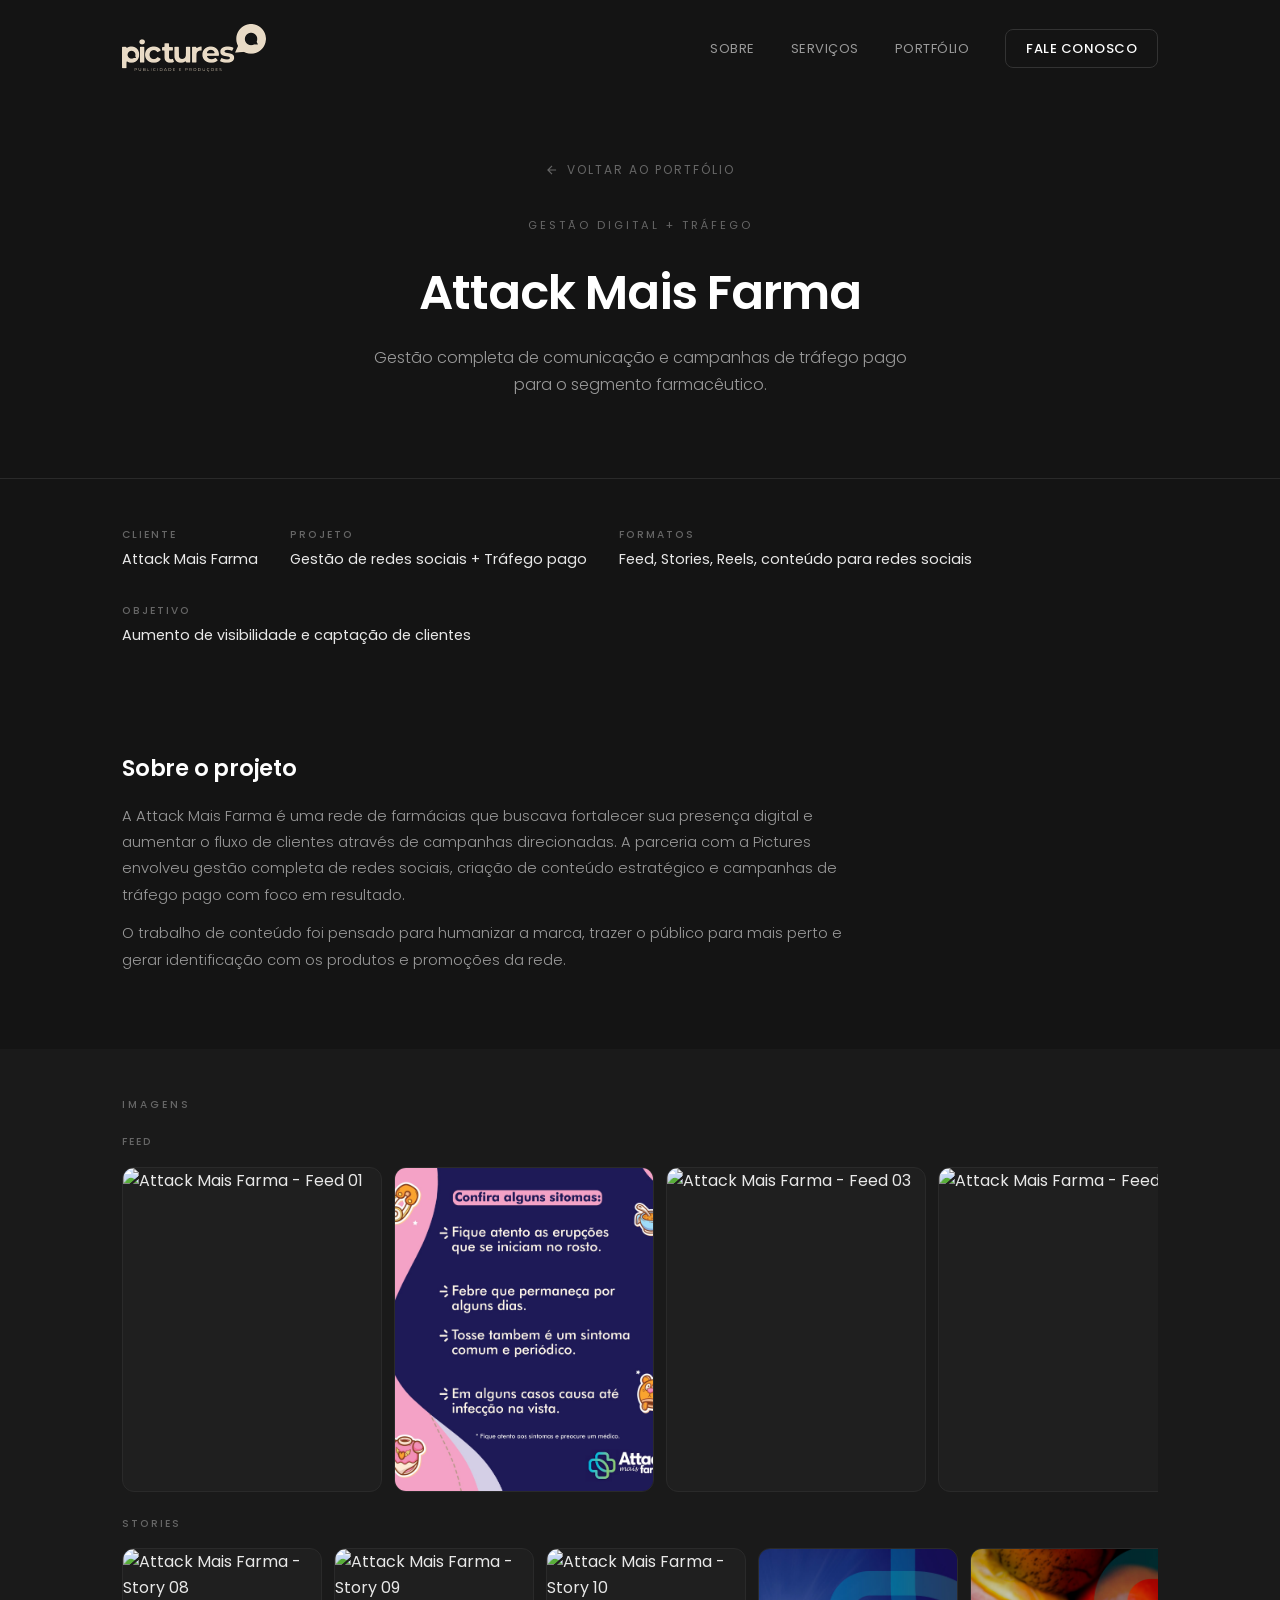
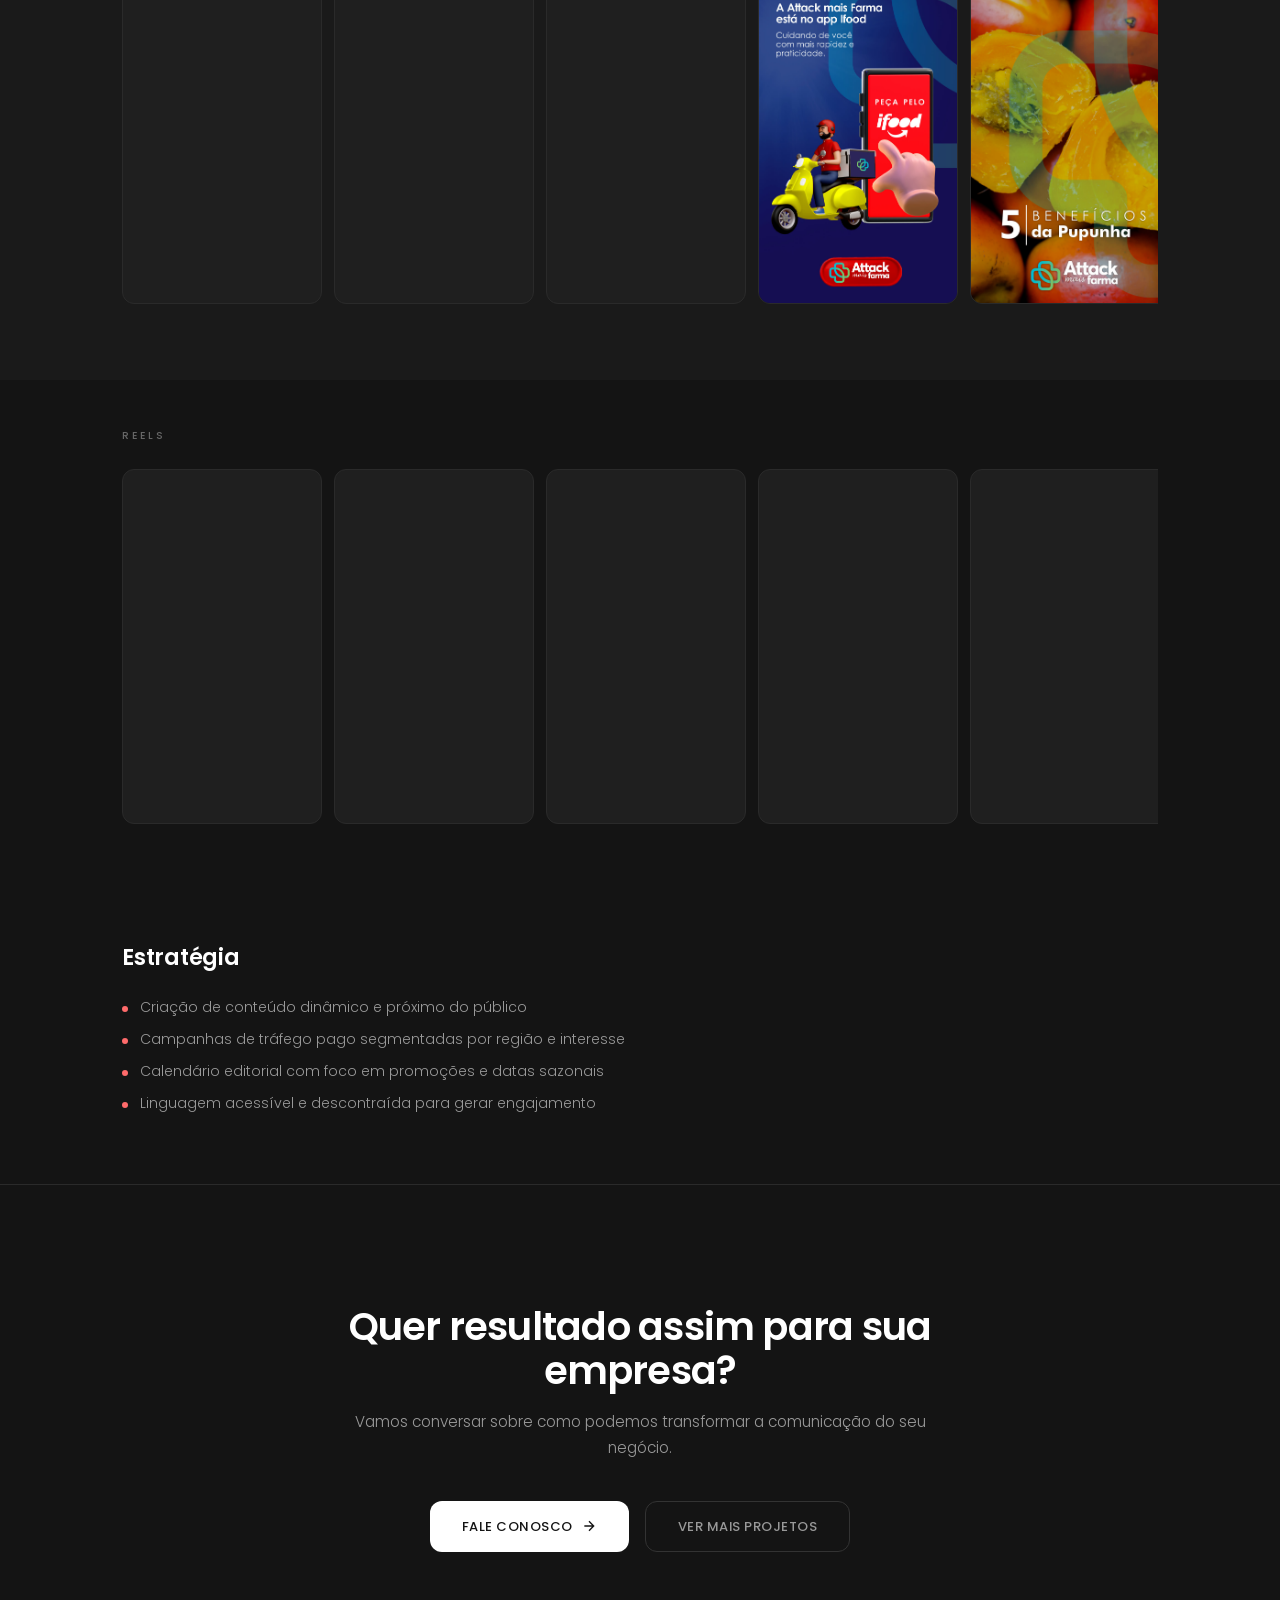
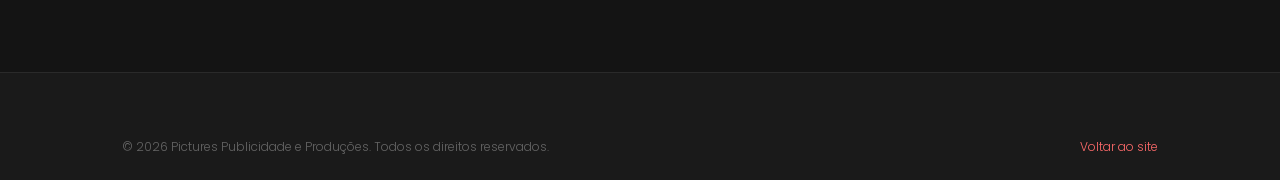
==== commit fc39d88f: "Adiciona novas imagens para Attack Mais Farma, DUBOM, Giordani Motos e Japa Mix - Attack Mais Farma:" ====
--- a/portfolio/attack-mais-farma.html
+++ b/portfolio/attack-mais-farma.html
@@ -136,6 +136,11 @@
         <div class="row-img" data-lightbox><img decoding="async" src="../assets/portfolio/attack-mais-farma/imagens/18.jpg" alt="Attack Mais Farma - Feed 18" loading="lazy"></div>
         <div class="row-img" data-lightbox><img decoding="async" src="../assets/portfolio/attack-mais-farma/imagens/19.jpg" alt="Attack Mais Farma - Feed 19" loading="lazy"></div>
         <div class="row-img" data-lightbox><img decoding="async" src="../assets/portfolio/attack-mais-farma/imagens/20.jpg" alt="Attack Mais Farma - Feed 20" loading="lazy"></div>
+        <div class="row-img" data-lightbox><img decoding="async" src="../assets/portfolio/attack-mais-farma/imagens/21.jpg" alt="Attack Mais Farma - Feed 21" loading="lazy"></div>
+        <div class="row-img" data-lightbox><img decoding="async" src="../assets/portfolio/attack-mais-farma/imagens/22.jpg" alt="Attack Mais Farma - Feed 22" loading="lazy"></div>
+        <div class="row-img" data-lightbox><img decoding="async" src="../assets/portfolio/attack-mais-farma/imagens/23.jpg" alt="Attack Mais Farma - Feed 23" loading="lazy"></div>
+        <div class="row-img" data-lightbox><img decoding="async" src="../assets/portfolio/attack-mais-farma/imagens/24.jpg" alt="Attack Mais Farma - Feed 24" loading="lazy"></div>
+        <div class="row-img" data-lightbox><img decoding="async" src="../assets/portfolio/attack-mais-farma/imagens/25.jpg" alt="Attack Mais Farma - Feed 25" loading="lazy"></div>
       </div>
 
       <span class="carousel-label">Stories</span>
@@ -150,6 +155,11 @@
         <div class="row-img" data-lightbox><img decoding="async" src="../assets/portfolio/attack-mais-farma/imagens/15 STORYS.jpg" alt="Attack Mais Farma - Story 15" loading="lazy"></div>
         <div class="row-img" data-lightbox><img decoding="async" src="../assets/portfolio/attack-mais-farma/imagens/16 STORYS.jpg" alt="Attack Mais Farma - Story 16" loading="lazy"></div>
         <div class="row-img" data-lightbox><img decoding="async" src="../assets/portfolio/attack-mais-farma/imagens/17 STORYS.jpg" alt="Attack Mais Farma - Story 17" loading="lazy"></div>
+        <div class="row-img" data-lightbox><img decoding="async" src="../assets/portfolio/attack-mais-farma/imagens/18 STORYS.jpg" alt="Attack Mais Farma - Story 18" loading="lazy"></div>
+        <div class="row-img" data-lightbox><img decoding="async" src="../assets/portfolio/attack-mais-farma/imagens/19 STORYS.jpg" alt="Attack Mais Farma - Story 19" loading="lazy"></div>
+        <div class="row-img" data-lightbox><img decoding="async" src="../assets/portfolio/attack-mais-farma/imagens/20 STORYS.jpg" alt="Attack Mais Farma - Story 20" loading="lazy"></div>
+        <div class="row-img" data-lightbox><img decoding="async" src="../assets/portfolio/attack-mais-farma/imagens/21 STORYS.jpg" alt="Attack Mais Farma - Story 21" loading="lazy"></div>
+        <div class="row-img" data-lightbox><img decoding="async" src="../assets/portfolio/attack-mais-farma/imagens/22 STORYS.jpg" alt="Attack Mais Farma - Story 22" loading="lazy"></div>
       </div>
     </div>
   </section>
--- a/css/style.css
+++ b/css/style.css
@@ -988,6 +988,20 @@
   text-transform: uppercase;
   letter-spacing: 3px;
   margin-bottom: 20px;
+}
+
+.featured-img {
+  margin-bottom: 32px;
+  cursor: zoom-in;
+}
+
+.featured-img img {
+  width: 100%;
+  max-width: 560px;
+  height: auto;
+  border-radius: var(--radius-md);
+  display: block;
+  margin: 0 auto;
 }
 
 /* Two-row image grid with horizontal scroll (legacy) */
@@ -1357,7 +1371,8 @@
 }
 
 .portfolio-hero .back-link {
-  display: inline-flex;
+  display: flex;
+  justify-content: center;
   align-items: center;
   gap: 8px;
   color: var(--text-muted);
--- a/css/style.css
+++ b/css/style.css
@@ -988,6 +988,20 @@
   text-transform: uppercase;
   letter-spacing: 3px;
   margin-bottom: 20px;
+}
+
+.featured-img {
+  margin-bottom: 32px;
+  cursor: zoom-in;
+}
+
+.featured-img img {
+  width: 100%;
+  max-width: 560px;
+  height: auto;
+  border-radius: var(--radius-md);
+  display: block;
+  margin: 0 auto;
 }
 
 /* Two-row image grid with horizontal scroll (legacy) */
@@ -1357,7 +1371,8 @@
 }
 
 .portfolio-hero .back-link {
-  display: inline-flex;
+  display: flex;
+  justify-content: center;
   align-items: center;
   gap: 8px;
   color: var(--text-muted);
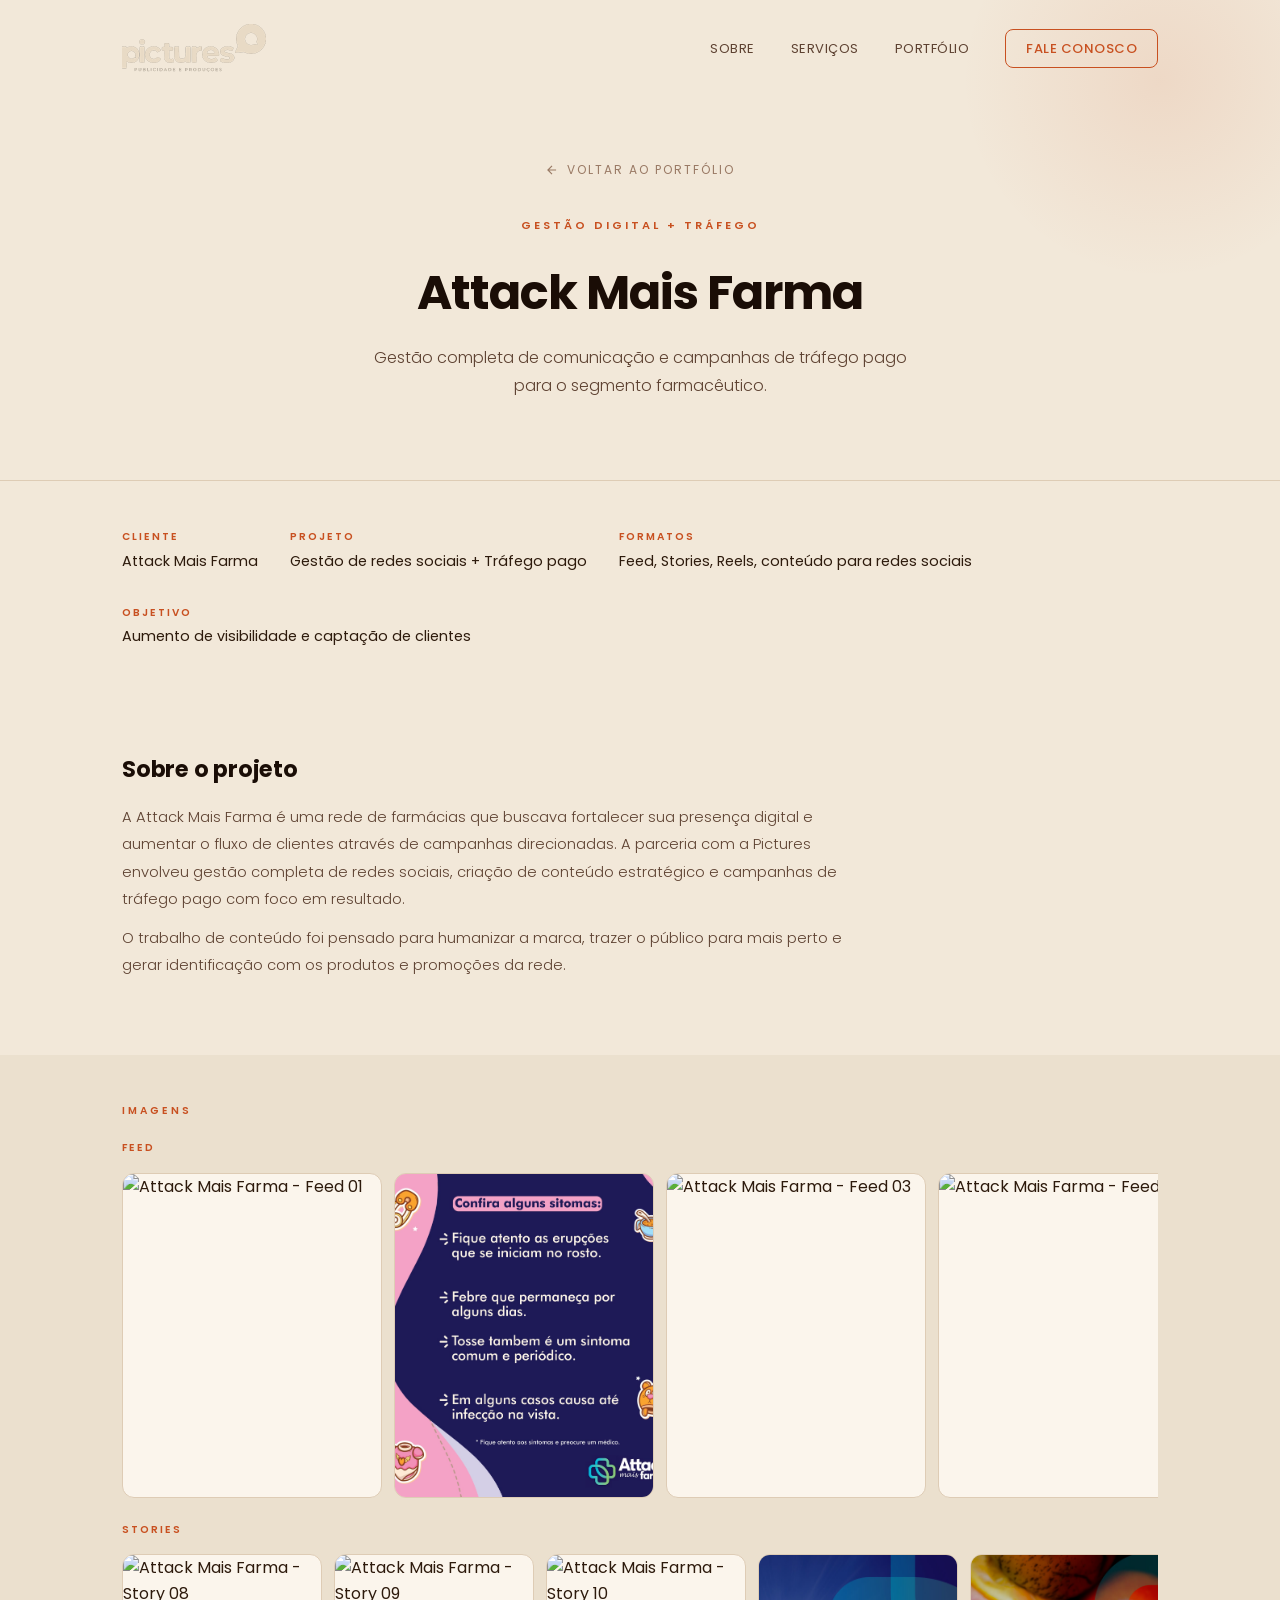
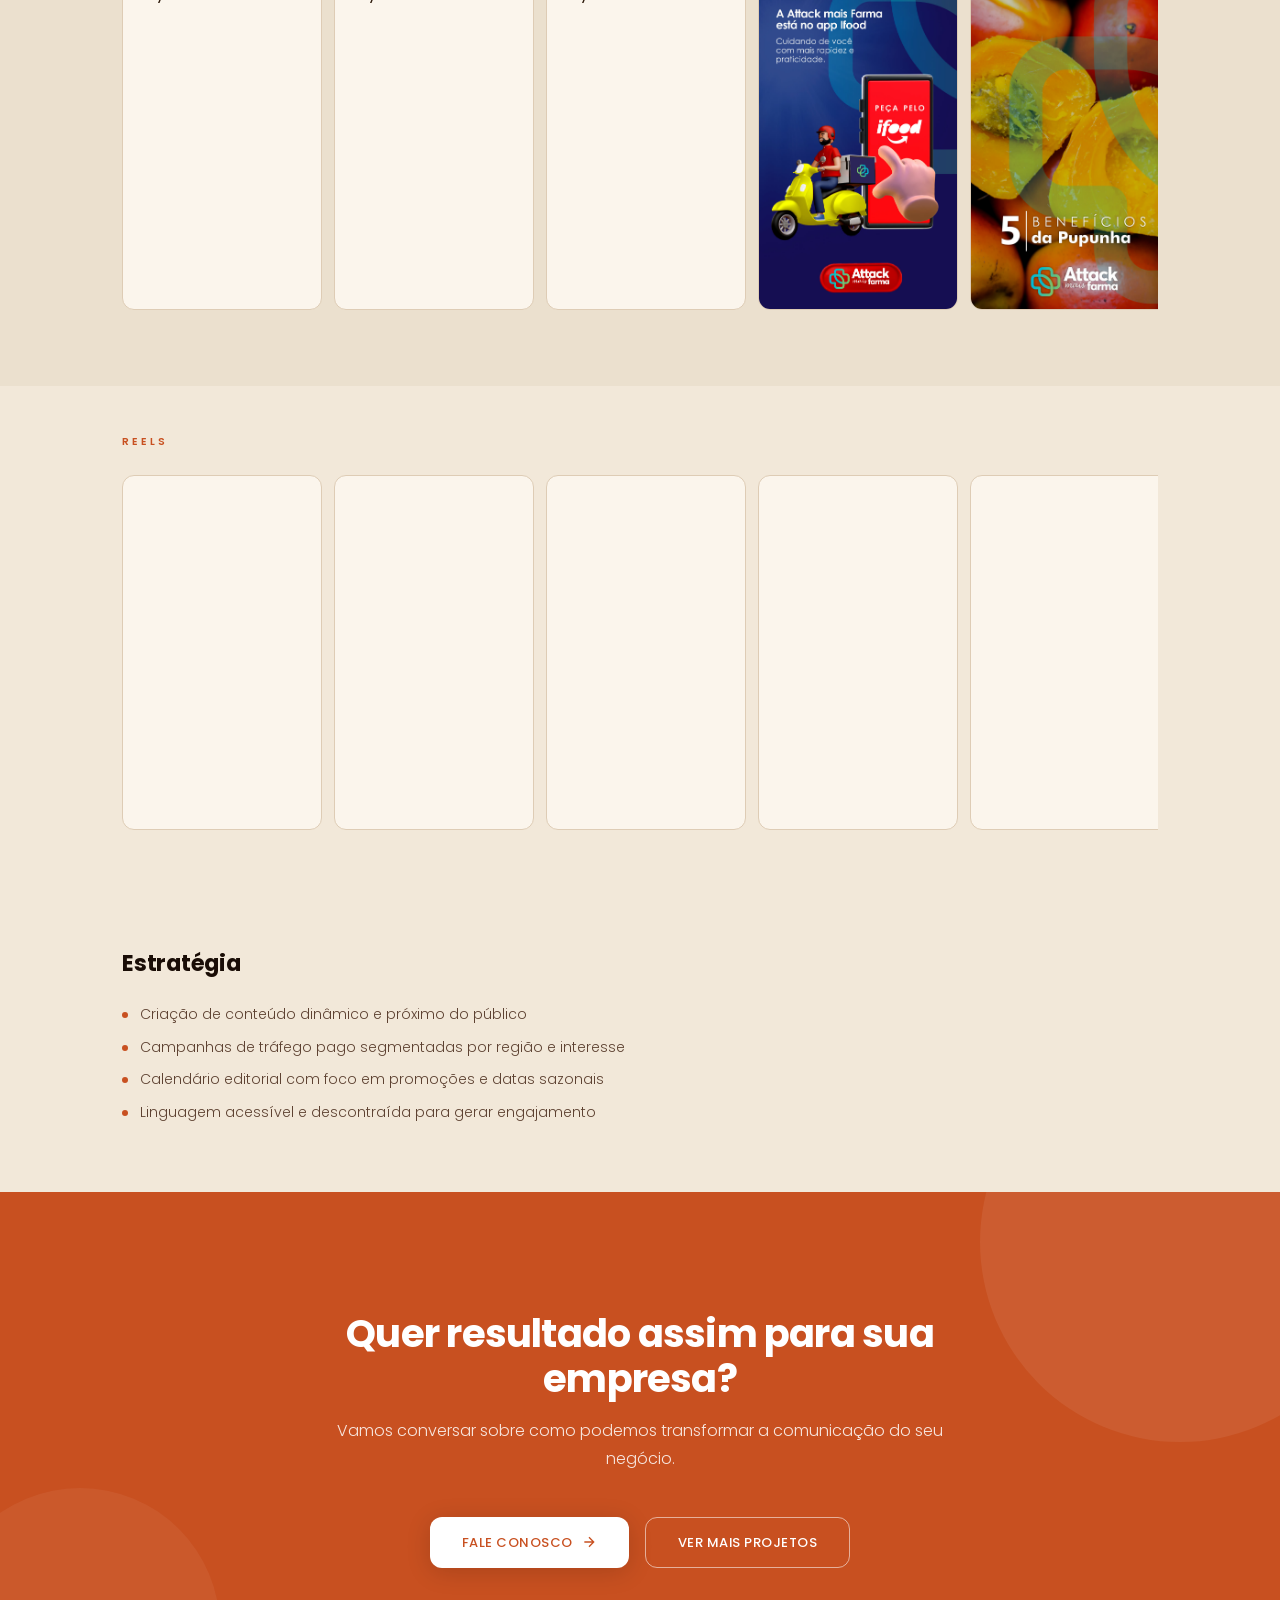
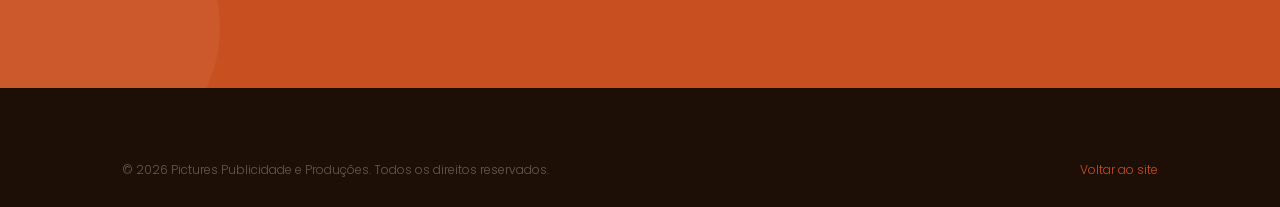
==== commit b1cb15b3: "redesign: novo tema claro creme/terracota + links sociais + animações - Nova paleta de cores: fundo " ====
--- a/portfolio/attack-mais-farma.html
+++ b/portfolio/attack-mais-farma.html
@@ -18,13 +18,13 @@
 
   <!-- Critical inline styles -->
   <style>
-    :root{--bg:#141414;--white:#FFFFFF;--text:#E8E8E8;--text-secondary:#999;--text-muted:#666;--accent:#FF6B6B;--border:#2a2a2a;--font:'Poppins',sans-serif;--container:1100px;--radius-sm:8px;--radius-md:12px}
+    :root{--bg:#F2E8D9;--white:#FFFFFF;--dark:#1A0D06;--text:#2D1A0C;--text-secondary:#5E4232;--text-muted:#9A7A65;--accent:#C85020;--border:#DECCB5;--font:'Poppins',sans-serif;--container:1100px;--radius-sm:8px;--radius-md:12px}
     *,*::before,*::after{margin:0;padding:0;box-sizing:border-box}
     html{font-size:16px}body{font-family:var(--font);color:var(--text);background:var(--bg);line-height:1.6;overflow-x:hidden}
     img{max-width:100%;height:auto;display:block}a{text-decoration:none;color:inherit}
     .container{max-width:var(--container);margin:0 auto;padding:0 32px}
     .nav{position:fixed;top:0;left:0;right:0;z-index:1000;padding:24px 0}
-    .nav.scrolled{background:rgba(20,20,20,0.92);backdrop-filter:blur(24px);-webkit-backdrop-filter:blur(24px);padding:16px 0;border-bottom:1px solid var(--border)}
+    .nav.scrolled{background:rgba(242,232,217,0.95);backdrop-filter:blur(24px);-webkit-backdrop-filter:blur(24px);padding:16px 0;border-bottom:1px solid var(--border)}
     .nav .container{display:flex;align-items:center;justify-content:space-between}
     .nav-logo{display:flex;align-items:center;gap:10px}.nav-logo img{height:48px;width:auto}
   </style>
--- a/css/style.css
+++ b/css/style.css
@@ -1,25 +1,32 @@
 /* ================================================================
-   Pictures Publicidade e Produções — Minimal
-   Palette: Black + White + Coral accent
+   Pictures Publicidade e Produções
+   Palette: Cream + Terracotta Orange (brand)
    Typography: Poppins
    ================================================================ */
 
 /* --- Custom Properties --- */
 :root {
-  --bg: #141414;
-  --bg-alt: #1a1a1a;
-  --bg-card: #1f1f1f;
-  --bg-hover: #262626;
+  --bg: #F2E8D9;
+  --bg-alt: #EBE0CE;
+  --bg-card: #FBF5EC;
+  --bg-hover: #F5EAD8;
 
   --white: #FFFFFF;
-  --text: #E8E8E8;
-  --text-secondary: #999999;
-  --text-muted: #666666;
-
-  --accent: #FF6B6B;
-
-  --border: #2a2a2a;
-  --border-light: #333333;
+  --dark: #1A0D06;
+  --text: #2D1A0C;
+  --text-secondary: #5E4232;
+  --text-muted: #9A7A65;
+
+  --accent: #C85020;
+  --accent-hover: #A83E16;
+  --accent-light: rgba(200, 80, 32, 0.12);
+
+  --border: #DECCB5;
+  --border-light: #D0BDA5;
+
+  --shadow-sm: 0 2px 12px rgba(180, 90, 40, 0.08);
+  --shadow-md: 0 6px 28px rgba(180, 90, 40, 0.12);
+  --shadow-lg: 0 12px 48px rgba(180, 90, 40, 0.18);
 
   --font: 'Poppins', sans-serif;
   --container: 1100px;
@@ -47,7 +54,6 @@
   line-height: 1.6;
   overflow-x: hidden;
   -webkit-font-smoothing: antialiased;
-  -moz-osx-font-smoothing: grayscale;
 }
 
 img { max-width: 100%; height: auto; display: block; }
@@ -66,41 +72,71 @@
   padding: 0 32px;
 }
 
+/* ================================================================
+   ANIMATIONS
+   ================================================================ */
+@keyframes blobFloat {
+  0%, 100% { transform: translate(0, 0) scale(1); }
+  33%       { transform: translate(24px, -24px) scale(1.06); }
+  66%       { transform: translate(-16px, 16px) scale(0.94); }
+}
+
+@keyframes heroFadeUp {
+  from { opacity: 0; transform: translateY(36px); }
+  to   { opacity: 1; transform: translateY(0); }
+}
+
+@keyframes dotPulse {
+  0%, 100% { transform: scale(1);   opacity: 1; }
+  50%       { transform: scale(1.5); opacity: 0.6; }
+}
+
+@keyframes accentLine {
+  from { transform: scaleX(0); }
+  to   { transform: scaleX(1); }
+}
+
+@keyframes fadeIn {
+  from { opacity: 0; }
+  to   { opacity: 1; }
+}
+
 /* --- Reveal --- */
 .reveal {
   opacity: 0;
-  transform: translateY(20px);
-  transition: opacity 0.7s ease, transform 0.7s ease;
-}
-
+  transform: translateY(24px);
+  transition: opacity 0.75s ease, transform 0.75s ease;
+}
 .reveal.active {
   opacity: 1;
   transform: translateY(0);
 }
-
-.reveal-delay-1 { transition-delay: 0.1s; }
-.reveal-delay-2 { transition-delay: 0.2s; }
-.reveal-delay-3 { transition-delay: 0.3s; }
+.reveal-left  { transform: translateX(-32px); opacity: 0; transition: opacity 0.75s ease, transform 0.75s ease; }
+.reveal-right { transform: translateX(32px);  opacity: 0; transition: opacity 0.75s ease, transform 0.75s ease; }
+.reveal-left.active, .reveal-right.active { transform: translateX(0); opacity: 1; }
+
+.reveal-delay-1 { transition-delay: 0.12s; }
+.reveal-delay-2 { transition-delay: 0.24s; }
+.reveal-delay-3 { transition-delay: 0.36s; }
 
 /* ================================================================
    NAVIGATION
    ================================================================ */
 .nav {
   position: fixed;
-  top: 0;
-  left: 0;
-  right: 0;
+  top: 0; left: 0; right: 0;
   z-index: 1000;
   padding: 24px 0;
   transition: var(--transition);
 }
 
 .nav.scrolled {
-  background: rgba(20, 20, 20, 0.92);
+  background: rgba(242, 232, 217, 0.96);
   backdrop-filter: blur(24px);
   -webkit-backdrop-filter: blur(24px);
   padding: 16px 0;
   border-bottom: 1px solid var(--border);
+  box-shadow: 0 2px 20px rgba(180, 90, 40, 0.08);
 }
 
 .nav .container {
@@ -109,21 +145,10 @@
   justify-content: space-between;
 }
 
-.nav-logo {
-  display: flex;
-  align-items: center;
-  gap: 10px;
-}
-
-.nav-logo img {
-  height: 48px;
-  width: auto;
-}
-
-/* Hide text when logo image is present */
-.nav-logo img + .logo-text {
-  display: none;
-}
+.nav-logo { display: flex; align-items: center; gap: 10px; }
+.nav-logo img { height: 48px; width: auto; }
+
+.nav-logo img + .logo-text { display: none; }
 
 .nav-logo .logo-text {
   display: flex;
@@ -134,7 +159,7 @@
 .nav-logo .logo-text span:first-child {
   font-weight: 700;
   font-size: 1rem;
-  color: var(--white);
+  color: var(--dark);
   letter-spacing: -0.02em;
 }
 
@@ -158,23 +183,36 @@
   font-weight: 400;
   letter-spacing: 0.5px;
   text-transform: uppercase;
-}
-
-.nav-links a:hover {
-  color: var(--white);
-}
+  position: relative;
+}
+
+.nav-links a::after {
+  content: '';
+  position: absolute;
+  bottom: -3px; left: 0;
+  width: 0; height: 2px;
+  background: var(--accent);
+  border-radius: 2px;
+  transition: width 0.3s ease;
+}
+
+.nav-links a:not(.nav-cta):hover { color: var(--accent); }
+.nav-links a:not(.nav-cta):hover::after { width: 100%; }
+.nav-links a.nav-active:not(.nav-cta) { color: var(--accent); }
+.nav-links a.nav-active:not(.nav-cta)::after { width: 100%; }
 
 .nav-cta {
-  color: var(--white) !important;
-  border: 1px solid var(--border-light);
+  color: var(--accent) !important;
+  border: 1.5px solid var(--accent);
   padding: 8px 20px;
   border-radius: var(--radius-sm);
   font-weight: 500 !important;
+  transition: background 0.3s, color 0.3s;
 }
 
 .nav-cta:hover {
-  border-color: var(--accent);
-  color: var(--accent) !important;
+  background: var(--accent);
+  color: var(--white) !important;
 }
 
 .nav-cta::after { display: none !important; }
@@ -190,19 +228,14 @@
 }
 
 .nav-toggle span {
-  width: 22px;
-  height: 1.5px;
-  background: var(--white);
+  width: 22px; height: 1.5px;
+  background: var(--dark);
   transition: var(--transition);
 }
 
-.nav-toggle.active span:nth-child(1) {
-  transform: rotate(45deg) translate(5px, 5px);
-}
+.nav-toggle.active span:nth-child(1) { transform: rotate(45deg) translate(5px, 5px); }
 .nav-toggle.active span:nth-child(2) { opacity: 0; }
-.nav-toggle.active span:nth-child(3) {
-  transform: rotate(-45deg) translate(5px, -5px);
-}
+.nav-toggle.active span:nth-child(3) { transform: rotate(-45deg) translate(5px, -5px); }
 
 /* ================================================================
    HERO
@@ -213,6 +246,30 @@
   align-items: center;
   background: var(--bg);
   position: relative;
+  overflow: hidden;
+}
+
+/* Floating blobs */
+.hero::before {
+  content: '';
+  position: absolute;
+  width: 560px; height: 560px;
+  border-radius: 50%;
+  background: radial-gradient(circle, rgba(200, 80, 32, 0.16) 0%, rgba(200, 80, 32, 0) 70%);
+  top: -180px; right: -80px;
+  animation: blobFloat 9s ease-in-out infinite alternate;
+  pointer-events: none;
+}
+
+.hero::after {
+  content: '';
+  position: absolute;
+  width: 380px; height: 380px;
+  border-radius: 50%;
+  background: radial-gradient(circle, rgba(200, 80, 32, 0.10) 0%, rgba(200, 80, 32, 0) 70%);
+  bottom: 60px; left: -60px;
+  animation: blobFloat 12s ease-in-out infinite alternate-reverse;
+  pointer-events: none;
 }
 
 .hero .container {
@@ -226,9 +283,13 @@
   padding-bottom: 80px;
 }
 
-.hero-content {
-  max-width: 680px;
-}
+.hero-content { max-width: 680px; }
+
+/* Entrance animations */
+.hero-content > *:nth-child(1) { animation: heroFadeUp 0.9s 0.1s ease both; }
+.hero-content > *:nth-child(2) { animation: heroFadeUp 0.9s 0.28s ease both; }
+.hero-content > *:nth-child(3) { animation: heroFadeUp 0.9s 0.46s ease both; }
+.hero-content > *:nth-child(4) { animation: heroFadeUp 0.9s 0.64s ease both; }
 
 .hero-badge {
   display: inline-flex;
@@ -243,30 +304,28 @@
 }
 
 .hero-badge .dot {
-  width: 6px;
-  height: 6px;
+  width: 7px; height: 7px;
   background: var(--accent);
   border-radius: 50%;
+  animation: dotPulse 2.5s ease-in-out infinite;
 }
 
 .hero h1 {
   font-size: clamp(2.4rem, 4.5vw, 3.6rem);
-  font-weight: 600;
-  color: var(--white);
-  line-height: 1.12;
+  font-weight: 700;
+  color: var(--dark);
+  line-height: 1.1;
   margin-bottom: 28px;
   letter-spacing: -0.03em;
 }
 
-.hero h1 .highlight {
-  color: var(--accent);
-}
+.hero h1 .highlight { color: var(--accent); }
 
 .hero p {
-  font-size: 1rem;
+  font-size: 1.05rem;
   color: var(--text-secondary);
-  line-height: 1.7;
-  margin-bottom: 40px;
+  line-height: 1.75;
+  margin-bottom: 44px;
   font-weight: 300;
 }
 
@@ -275,20 +334,6 @@
   gap: 16px;
   flex-wrap: wrap;
   justify-content: center;
-}
-
-.placeholder-img {
-  width: 100%;
-  height: 100%;
-  display: flex;
-  align-items: center;
-  justify-content: center;
-  background: var(--bg-card);
-  color: var(--text-muted);
-  font-size: 0.7rem;
-  text-align: center;
-  letter-spacing: 1px;
-  text-transform: uppercase;
 }
 
 /* ================================================================
@@ -305,30 +350,34 @@
   font-weight: 500;
   cursor: pointer;
   border: none;
-  transition: var(--transition);
+  transition: all 0.3s ease;
   letter-spacing: 0.5px;
   text-transform: uppercase;
 }
 
 .btn-primary {
-  background: var(--white);
-  color: var(--bg);
-}
-
-.btn-primary:hover {
   background: var(--accent);
   color: var(--white);
+  box-shadow: 0 4px 16px rgba(200, 80, 32, 0.30);
+}
+
+.btn-primary:hover {
+  background: var(--accent-hover);
+  color: var(--white);
+  box-shadow: 0 6px 24px rgba(200, 80, 32, 0.40);
+  transform: translateY(-2px);
 }
 
 .btn-outline {
   background: transparent;
   color: var(--text-secondary);
-  border: 1px solid var(--border-light);
+  border: 1.5px solid var(--border-light);
 }
 
 .btn-outline:hover {
-  color: var(--white);
-  border-color: var(--white);
+  color: var(--accent);
+  border-color: var(--accent);
+  transform: translateY(-2px);
 }
 
 .btn-dark {
@@ -342,10 +391,7 @@
   border-color: var(--border-light);
 }
 
-.btn svg {
-  width: 16px;
-  height: 16px;
-}
+.btn svg { width: 16px; height: 16px; }
 
 /* ================================================================
    SECTION HEADERS
@@ -358,9 +404,9 @@
 
 .section-tag {
   display: inline-block;
-  color: var(--text-muted);
+  color: var(--accent);
   font-size: 0.7rem;
-  font-weight: 500;
+  font-weight: 600;
   margin-bottom: 20px;
   text-transform: uppercase;
   letter-spacing: 4px;
@@ -368,8 +414,8 @@
 
 .section-header h2 {
   font-size: clamp(1.8rem, 3vw, 2.6rem);
-  font-weight: 600;
-  color: var(--white);
+  font-weight: 700;
+  color: var(--dark);
   line-height: 1.15;
   margin-bottom: 16px;
   letter-spacing: -0.02em;
@@ -378,7 +424,7 @@
 .section-header p {
   font-size: 0.95rem;
   color: var(--text-secondary);
-  line-height: 1.7;
+  line-height: 1.75;
   font-weight: 300;
 }
 
@@ -398,26 +444,22 @@
   align-items: start;
 }
 
-.about-content .section-tag {
-  text-align: left;
-}
+.about-content .section-tag { text-align: left; }
 
 .about-content h2 {
   font-size: clamp(1.8rem, 3vw, 2.4rem);
-  font-weight: 600;
-  color: var(--white);
+  font-weight: 700;
+  color: var(--dark);
   line-height: 1.15;
   margin-bottom: 24px;
   letter-spacing: -0.02em;
 }
 
-.about-content h2 .highlight {
-  color: var(--accent);
-}
+.about-content h2 .highlight { color: var(--accent); }
 
 .about-content p {
   color: var(--text-secondary);
-  line-height: 1.8;
+  line-height: 1.85;
   margin-bottom: 16px;
   font-size: 0.95rem;
   font-weight: 300;
@@ -435,18 +477,20 @@
   align-items: flex-start;
   gap: 12px;
   padding: 24px;
-  background: var(--bg-card);
+  background: var(--white);
   border-radius: var(--radius-md);
-  transition: var(--transition);
+  border: 1px solid var(--border);
+  box-shadow: var(--shadow-sm);
+  transition: transform 0.35s ease, box-shadow 0.35s ease;
 }
 
 .about-value:hover {
-  background: var(--bg-hover);
+  transform: translateY(-4px);
+  box-shadow: var(--shadow-md);
 }
 
 .about-value .icon {
-  width: 32px;
-  height: 32px;
+  width: 32px; height: 32px;
   min-width: 32px;
   display: flex;
   align-items: center;
@@ -457,7 +501,7 @@
 .about-value h4 {
   font-size: 0.85rem;
   font-weight: 600;
-  color: var(--white);
+  color: var(--dark);
   margin-bottom: 2px;
 }
 
@@ -468,32 +512,28 @@
   font-weight: 400;
 }
 
-/* About Visual */
-.about-visual {
-  position: relative;
-}
+.about-visual { position: relative; }
 
 .about-card {
-  background: var(--bg-card);
+  background: var(--white);
   border: 1px solid var(--border);
   border-radius: var(--radius-xl);
   padding: 48px;
-  color: var(--white);
+  box-shadow: var(--shadow-md);
 }
 
 .about-card .tagline {
   font-size: 1.3rem;
   font-weight: 400;
-  line-height: 1.5;
+  line-height: 1.55;
   margin-bottom: 40px;
   color: var(--text-secondary);
 }
 
 .about-card .tagline .highlight {
-  color: var(--white);
-  font-weight: 500;
-}
-
+  color: var(--dark);
+  font-weight: 600;
+}
 
 /* ================================================================
    SERVICES
@@ -510,34 +550,52 @@
 }
 
 .service-card {
-  background: var(--bg-card);
+  background: var(--white);
   padding: 40px 32px;
   border-radius: var(--radius-lg);
-  transition: var(--transition);
+  border: 1px solid var(--border);
+  box-shadow: var(--shadow-sm);
+  transition: transform 0.35s ease, box-shadow 0.35s ease;
   position: relative;
+  overflow: hidden;
+}
+
+.service-card::before {
+  content: '';
+  position: absolute;
+  left: 0; top: 0; bottom: 0;
+  width: 3px;
+  background: var(--accent);
+  transform: scaleY(0);
+  transform-origin: bottom;
+  border-radius: 0 3px 3px 0;
+  transition: transform 0.35s ease;
 }
 
 .service-card:hover {
-  background: var(--bg-hover);
-}
+  transform: translateY(-5px);
+  box-shadow: var(--shadow-lg);
+}
+
+.service-card:hover::before { transform: scaleY(1); }
 
 .service-icon {
   font-size: 1.5rem;
   margin-bottom: 24px;
-  opacity: 0.8;
+  opacity: 0.9;
 }
 
 .service-card h3 {
   font-size: 1rem;
   font-weight: 600;
   margin-bottom: 10px;
-  color: var(--white);
+  color: var(--dark);
 }
 
 .service-card > p {
   font-size: 0.85rem;
   color: var(--text-secondary);
-  line-height: 1.6;
+  line-height: 1.65;
   font-weight: 300;
 }
 
@@ -558,11 +616,10 @@
 .service-card .service-list li::before {
   content: '';
   position: absolute;
-  left: 0;
-  top: 12px;
-  width: 6px;
-  height: 1px;
-  background: var(--text-muted);
+  left: 0; top: 12px;
+  width: 6px; height: 1px;
+  background: var(--accent);
+  opacity: 0.6;
 }
 
 /* ================================================================
@@ -589,22 +646,22 @@
   cursor: pointer;
   transition: var(--transition);
   display: block;
+  box-shadow: var(--shadow-sm);
 }
 
 .portfolio-card:hover {
   border-color: var(--border-light);
+  box-shadow: var(--shadow-md);
+  transform: translateY(-3px);
 }
 
 .portfolio-card-img {
-  width: 100%;
-  height: 100%;
+  width: 100%; height: 100%;
   object-fit: cover;
   transition: var(--transition);
 }
 
-.portfolio-card:hover .portfolio-card-img {
-  opacity: 0.7;
-}
+.portfolio-card:hover .portfolio-card-img { opacity: 0.75; }
 
 .portfolio-card-overlay {
   position: absolute;
@@ -613,13 +670,13 @@
   flex-direction: column;
   justify-content: flex-end;
   padding: 32px;
-  background: linear-gradient(180deg, transparent 40%, rgba(10, 10, 10, 0.9) 100%);
+  background: linear-gradient(180deg, transparent 40%, rgba(26, 13, 6, 0.88) 100%);
 }
 
 .portfolio-card-category {
   font-size: 0.65rem;
   font-weight: 500;
-  color: var(--text-muted);
+  color: rgba(255,255,255,0.65);
   text-transform: uppercase;
   letter-spacing: 2px;
   margin-bottom: 8px;
@@ -635,7 +692,7 @@
 
 .portfolio-card-desc {
   font-size: 0.82rem;
-  color: var(--text-secondary);
+  color: rgba(255,255,255,0.7);
   margin-bottom: 16px;
   line-height: 1.5;
   font-weight: 300;
@@ -645,7 +702,7 @@
   display: inline-flex;
   align-items: center;
   gap: 8px;
-  color: var(--text-secondary);
+  color: rgba(255,255,255,0.7);
   font-weight: 400;
   font-size: 0.78rem;
   text-transform: uppercase;
@@ -660,35 +717,7 @@
   transform: translateY(0);
 }
 
-.portfolio-card-link svg {
-  width: 14px;
-  height: 14px;
-}
-
-/* Portfolio Placeholder */
-.portfolio-placeholder {
-  width: 100%;
-  height: 100%;
-  display: flex;
-  flex-direction: column;
-  align-items: center;
-  justify-content: center;
-  background: var(--bg-card);
-  gap: 8px;
-}
-
-.portfolio-placeholder svg {
-  width: 40px;
-  height: 40px;
-  color: var(--border-light);
-}
-
-.portfolio-placeholder span {
-  color: var(--text-muted);
-  font-size: 0.7rem;
-  letter-spacing: 2px;
-  text-transform: uppercase;
-}
+.portfolio-card-link svg { width: 14px; height: 14px; }
 
 /* ================================================================
    PORTFOLIO CLIENT SECTIONS (Index)
@@ -719,8 +748,8 @@
 
 .portfolio-client-header .portfolio-client-category {
   font-size: 0.65rem;
-  font-weight: 500;
-  color: var(--text-muted);
+  font-weight: 600;
+  color: var(--accent);
   text-transform: uppercase;
   letter-spacing: 2px;
   margin-bottom: 6px;
@@ -729,8 +758,8 @@
 
 .portfolio-client-header h3 {
   font-size: 1.5rem;
-  font-weight: 600;
-  color: var(--white);
+  font-weight: 700;
+  color: var(--dark);
   margin-bottom: 6px;
   letter-spacing: -0.01em;
 }
@@ -756,14 +785,12 @@
   margin-bottom: 24px;
 }
 
-.carousel:last-child {
-  margin-bottom: 0;
-}
+.carousel:last-child { margin-bottom: 0; }
 
 .carousel-label {
   font-size: 0.65rem;
-  font-weight: 500;
-  color: var(--text-muted);
+  font-weight: 600;
+  color: var(--accent);
   text-transform: uppercase;
   letter-spacing: 2px;
   margin-bottom: 12px;
@@ -786,9 +813,7 @@
   padding: 4px 0;
 }
 
-.carousel-track::-webkit-scrollbar {
-  display: none;
-}
+.carousel-track::-webkit-scrollbar { display: none; }
 
 .carousel-item {
   flex-shrink: 0;
@@ -797,94 +822,58 @@
   overflow: hidden;
   background: var(--bg-card);
   border: 1px solid var(--border);
-  transition: var(--transition);
+  transition: all 0.3s ease;
 }
 
 .carousel-item:hover {
   border-color: var(--border-light);
-}
-
-/* Image items */
-.carousel-item.item-image {
-  width: 260px;
-  aspect-ratio: 1;
-}
-
-.carousel-item.item-image img {
-  width: 100%;
-  height: 100%;
-  object-fit: cover;
-}
-
-/* Reel items (vertical video) */
-.carousel-item.item-reel {
-  width: 200px;
-  aspect-ratio: 9 / 16;
-}
-
-.carousel-item.item-reel video {
-  width: 100%;
-  height: 100%;
-  object-fit: cover;
-}
-
-/* Horizontal video items */
-.carousel-item.item-video {
-  width: 380px;
-  aspect-ratio: 16 / 9;
-}
-
-.carousel-item.item-video video {
-  width: 100%;
-  height: 100%;
-  object-fit: cover;
-}
-
-/* Carousel Arrows */
+  box-shadow: var(--shadow-sm);
+}
+
+.carousel-item.item-image { width: 260px; aspect-ratio: 1; }
+.carousel-item.item-image img { width: 100%; height: 100%; object-fit: cover; }
+
+.carousel-item.item-reel { width: 200px; aspect-ratio: 9 / 16; }
+.carousel-item.item-reel video { width: 100%; height: 100%; object-fit: cover; }
+
+.carousel-item.item-video { width: 380px; aspect-ratio: 16 / 9; }
+.carousel-item.item-video video { width: 100%; height: 100%; object-fit: cover; }
+
 .carousel-arrow {
   position: absolute;
   top: 50%;
   transform: translateY(-50%);
   z-index: 10;
-  width: 40px;
-  height: 40px;
+  width: 40px; height: 40px;
   display: flex;
   align-items: center;
   justify-content: center;
-  background: rgba(20, 20, 20, 0.85);
+  background: rgba(251, 245, 236, 0.92);
   backdrop-filter: blur(8px);
   border: 1px solid var(--border-light);
   border-radius: var(--radius-sm);
-  color: var(--white);
+  color: var(--dark);
   font-size: 1.3rem;
   cursor: pointer;
   transition: var(--transition);
   opacity: 0;
-}
-
-.carousel:hover .carousel-arrow {
-  opacity: 1;
-}
+  box-shadow: var(--shadow-sm);
+}
+
+.carousel:hover .carousel-arrow { opacity: 1; }
 
 .carousel-arrow:hover {
-  background: rgba(30, 30, 30, 0.95);
-  border-color: var(--white);
-}
-
-.carousel-arrow.carousel-prev {
-  left: 8px;
-}
-
-.carousel-arrow.carousel-next {
-  right: 8px;
-}
-
-.carousel-arrow.hidden {
-  display: none;
-}
-
-/* ================================================================
-   DEDICATED PAGE — CASE STUDY
+  background: var(--white);
+  border-color: var(--accent);
+  color: var(--accent);
+}
+
+.carousel-arrow.carousel-prev { left: 8px; }
+.carousel-arrow.carousel-next { right: 8px; }
+.carousel-arrow.hidden { display: none; }
+
+/* ================================================================
+   CASE STUDY PAGES
    ================================================================ */
 .case-intro {
   padding: 48px 0 0;
@@ -906,8 +895,8 @@
 
 .case-meta-item .label {
   font-size: 0.65rem;
-  font-weight: 500;
-  color: var(--text-muted);
+  font-weight: 600;
+  color: var(--accent);
   text-transform: uppercase;
   letter-spacing: 2px;
 }
@@ -923,18 +912,14 @@
   background: var(--bg);
 }
 
-.case-text-section + .case-text-section {
-  padding-top: 0;
-}
-
-.case-text-block {
-  max-width: 720px;
-}
+.case-text-section + .case-text-section { padding-top: 0; }
+
+.case-text-block { max-width: 720px; }
 
 .case-text-block h2 {
   font-size: 1.4rem;
-  font-weight: 600;
-  color: var(--white);
+  font-weight: 700;
+  color: var(--dark);
   margin-bottom: 16px;
   letter-spacing: -0.01em;
 }
@@ -942,19 +927,17 @@
 .case-text-block p {
   font-size: 0.92rem;
   color: var(--text-secondary);
-  line-height: 1.8;
+  line-height: 1.85;
   font-weight: 300;
   margin-bottom: 12px;
 }
 
-.case-text-block ul {
-  margin-top: 8px;
-}
+.case-text-block ul { margin-top: 8px; }
 
 .case-text-block ul li {
   font-size: 0.88rem;
   color: var(--text-secondary);
-  line-height: 1.7;
+  line-height: 1.75;
   font-weight: 300;
   padding: 4px 0 4px 18px;
   position: relative;
@@ -963,28 +946,24 @@
 .case-text-block ul li::before {
   content: '';
   position: absolute;
-  left: 0;
-  top: 14px;
-  width: 6px;
-  height: 6px;
+  left: 0; top: 14px;
+  width: 6px; height: 6px;
   border-radius: 50%;
   background: var(--accent);
 }
 
-/* Dedicated page media sections */
+/* Media sections */
 .media-section {
   padding: 48px 0;
   background: var(--bg);
 }
 
-.media-section.alt-bg {
-  background: var(--bg-alt);
-}
+.media-section.alt-bg { background: var(--bg-alt); }
 
 .media-section-title {
   font-size: 0.65rem;
-  font-weight: 500;
-  color: var(--text-muted);
+  font-weight: 600;
+  color: var(--accent);
   text-transform: uppercase;
   letter-spacing: 3px;
   margin-bottom: 20px;
@@ -1002,14 +981,14 @@
   border-radius: var(--radius-md);
   display: block;
   margin: 0 auto;
-}
-
-/* Two-row image grid with horizontal scroll (legacy) */
-.image-grid-scroll {
-  display: grid;
-  grid-template-rows: 1fr 1fr;
-  grid-auto-flow: column;
-  grid-auto-columns: 220px;
+  box-shadow: var(--shadow-md);
+}
+
+/* Image rows */
+.image-row-wrapper { position: relative; overflow: hidden; }
+
+.image-row {
+  display: flex;
   gap: 12px;
   overflow-x: auto;
   scroll-behavior: smooth;
@@ -1019,44 +998,6 @@
   padding: 4px 0;
 }
 
-.image-grid-scroll::-webkit-scrollbar { display: none; }
-
-.image-grid-scroll .grid-img {
-  scroll-snap-align: start;
-  border-radius: var(--radius-md);
-  overflow: hidden;
-  background: var(--bg-card);
-  border: 1px solid var(--border);
-  aspect-ratio: 1;
-}
-
-.image-grid-scroll .grid-img img {
-  width: 100%;
-  height: 100%;
-  object-fit: cover;
-  cursor: pointer;
-  transition: opacity 0.3s;
-}
-
-.image-grid-scroll .grid-img img:hover { opacity: 0.8; }
-
-/* Image rows (Feed + Stories) */
-.image-row-wrapper {
-  position: relative;
-  overflow: hidden;
-}
-
-.image-row {
-  display: flex;
-  gap: 12px;
-  overflow-x: auto;
-  scroll-behavior: smooth;
-  scroll-snap-type: x mandatory;
-  -ms-overflow-style: none;
-  scrollbar-width: none;
-  padding: 4px 0;
-}
-
 .image-row::-webkit-scrollbar { display: none; }
 
 .image-row .row-img {
@@ -1066,85 +1007,62 @@
   overflow: hidden;
   background: var(--bg-card);
   border: 1px solid var(--border);
-  transition: var(--transition);
+  transition: all 0.3s ease;
   cursor: pointer;
 }
 
 .image-row .row-img:hover {
-  border-color: var(--border-light);
+  border-color: var(--accent);
+  box-shadow: var(--shadow-sm);
+  transform: scale(1.02);
 }
 
 .image-row .row-img img {
-  width: 100%;
-  height: 100%;
+  width: 100%; height: 100%;
   object-fit: cover;
   transition: opacity 0.3s;
 }
 
-.image-row .row-img:hover img { opacity: 0.85; }
-
-/* Feed row: square/4:5 ratio */
-.image-row-feed .row-img {
-  width: 260px;
-  aspect-ratio: 4 / 5;
-}
-
-/* Stories row: 9:16 ratio */
-.image-row-stories .row-img {
-  width: 200px;
-  aspect-ratio: 9 / 16;
-}
-
-/* Carousel/horizontal row: landscape ratio */
-.image-row-carousel .row-img {
-  width: 420px;
-  aspect-ratio: 16 / 9;
-}
+.image-row .row-img:hover img { opacity: 0.88; }
+
+.image-row-feed .row-img    { width: 260px; aspect-ratio: 4 / 5; }
+.image-row-stories .row-img { width: 200px; aspect-ratio: 9 / 16; }
+.image-row-carousel .row-img { width: 420px; aspect-ratio: 16 / 9; }
 
 /* Image row arrows */
 .image-row-arrow {
   position: absolute;
-  top: 50%;
-  transform: translateY(-50%);
+  top: 50%; transform: translateY(-50%);
   z-index: 10;
-  width: 40px;
-  height: 40px;
+  width: 40px; height: 40px;
   display: flex;
   align-items: center;
   justify-content: center;
-  background: rgba(20, 20, 20, 0.85);
+  background: rgba(251, 245, 236, 0.92);
   backdrop-filter: blur(8px);
   border: 1px solid var(--border-light);
   border-radius: var(--radius-sm);
-  color: var(--white);
+  color: var(--dark);
   font-size: 1.3rem;
   cursor: pointer;
   transition: var(--transition);
   opacity: 0;
-}
-
-.image-row-wrapper:hover .image-row-arrow {
-  opacity: 1;
-}
+  box-shadow: var(--shadow-sm);
+}
+
+.image-row-wrapper:hover .image-row-arrow { opacity: 1; }
 
 .image-row-arrow:hover {
-  background: rgba(30, 30, 30, 0.95);
-  border-color: var(--white);
-}
-
-.image-row-arrow.arrow-prev {
-  left: 8px;
-}
-
-.image-row-arrow.arrow-next {
-  right: 8px;
-}
-
-.image-row-arrow.hidden {
-  display: none;
-}
-
-/* Stacked videos (one per row) */
+  background: var(--white);
+  border-color: var(--accent);
+  color: var(--accent);
+}
+
+.image-row-arrow.arrow-prev { left: 8px; }
+.image-row-arrow.arrow-next { right: 8px; }
+.image-row-arrow.hidden { display: none; }
+
+/* Stacked videos */
 .stacked-videos {
   display: flex;
   flex-direction: column;
@@ -1157,12 +1075,10 @@
   overflow: hidden;
   background: var(--bg-card);
   border: 1px solid var(--border);
-}
-
-.stacked-video-item video {
-  width: 100%;
-  display: block;
-}
+  box-shadow: var(--shadow-sm);
+}
+
+.stacked-video-item video { width: 100%; display: block; }
 
 /* ================================================================
    DIFFERENTIALS
@@ -1182,56 +1098,86 @@
   display: flex;
   gap: 24px;
   padding: 40px;
-  background: var(--bg-card);
+  background: var(--white);
   border-radius: var(--radius-lg);
-  transition: var(--transition);
+  border: 1px solid var(--border);
+  box-shadow: var(--shadow-sm);
+  transition: transform 0.35s ease, box-shadow 0.35s ease;
 }
 
 .diff-item:hover {
-  background: var(--bg-hover);
+  transform: translateY(-5px);
+  box-shadow: var(--shadow-lg);
 }
 
 .diff-number {
   font-size: 2.5rem;
   font-weight: 300;
-  color: var(--border-light);
+  color: var(--border);
   line-height: 1;
   min-width: 56px;
-}
+  transition: color 0.3s ease;
+}
+
+.diff-item:hover .diff-number { color: var(--accent); }
 
 .diff-content h3 {
   font-size: 1rem;
   font-weight: 600;
   margin-bottom: 8px;
-  color: var(--white);
+  color: var(--dark);
 }
 
 .diff-content p {
   font-size: 0.85rem;
   color: var(--text-secondary);
-  line-height: 1.6;
+  line-height: 1.65;
   font-weight: 300;
 }
 
 /* ================================================================
-   CTA
+   CTA — ORANGE IMPACT SECTION
    ================================================================ */
 .cta-section {
   padding: 120px 0;
-  background: var(--bg);
-  border-top: 1px solid var(--border);
-  border-bottom: 1px solid var(--border);
+  background: var(--accent);
+  position: relative;
+  overflow: hidden;
+}
+
+.cta-section::before {
+  content: '';
+  position: absolute;
+  width: 400px; height: 400px;
+  border-radius: 50%;
+  background: rgba(255, 255, 255, 0.07);
+  top: -150px; right: -100px;
+  animation: blobFloat 10s ease-in-out infinite alternate;
+  pointer-events: none;
+}
+
+.cta-section::after {
+  content: '';
+  position: absolute;
+  width: 280px; height: 280px;
+  border-radius: 50%;
+  background: rgba(255, 255, 255, 0.05);
+  bottom: -80px; left: -60px;
+  animation: blobFloat 13s ease-in-out infinite alternate-reverse;
+  pointer-events: none;
 }
 
 .cta-content {
   text-align: center;
-  max-width: 600px;
+  max-width: 620px;
   margin: 0 auto;
+  position: relative;
+  z-index: 2;
 }
 
 .cta-content h2 {
-  font-size: clamp(1.8rem, 3vw, 2.4rem);
-  font-weight: 600;
+  font-size: clamp(1.8rem, 3vw, 2.6rem);
+  font-weight: 700;
   color: var(--white);
   margin-bottom: 16px;
   line-height: 1.15;
@@ -1239,10 +1185,10 @@
 }
 
 .cta-content p {
-  color: var(--text-secondary);
-  font-size: 0.95rem;
-  margin-bottom: 40px;
-  line-height: 1.7;
+  color: rgba(255, 255, 255, 0.85);
+  font-size: 1rem;
+  margin-bottom: 44px;
+  line-height: 1.75;
   font-weight: 300;
 }
 
@@ -1253,20 +1199,43 @@
   flex-wrap: wrap;
 }
 
+.cta-section .btn-primary {
+  background: var(--white);
+  color: var(--accent);
+  box-shadow: 0 4px 24px rgba(0, 0, 0, 0.15);
+}
+
+.cta-section .btn-primary:hover {
+  background: var(--dark);
+  color: var(--white);
+}
+
+.cta-section .btn-outline {
+  border-color: rgba(255, 255, 255, 0.55);
+  color: var(--white);
+}
+
+.cta-section .btn-outline:hover {
+  border-color: var(--white);
+  background: rgba(255, 255, 255, 0.12);
+  color: var(--white);
+  transform: translateY(-2px);
+}
+
 /* ================================================================
    FOOTER
    ================================================================ */
 .footer {
-  background: var(--bg-alt);
-  padding: 64px 0 24px;
-  color: var(--text);
+  background: #1E0F06;
+  padding: 72px 0 28px;
+  color: #F0E4D3;
 }
 
 .footer-grid {
   display: grid;
   grid-template-columns: 2fr 1fr 1fr 1fr;
   gap: 48px;
-  margin-bottom: 48px;
+  margin-bottom: 56px;
 }
 
 .footer-brand .logo-text {
@@ -1278,83 +1247,80 @@
 .footer-brand .logo-text span:first-child {
   font-weight: 700;
   font-size: 1rem;
-  color: var(--white);
+  color: #F0E4D3;
 }
 
 .footer-brand .logo-text span:last-child {
   font-size: 0.6rem;
-  color: var(--text-muted);
+  color: rgba(240, 228, 211, 0.45);
   text-transform: uppercase;
   letter-spacing: 2px;
 }
 
 .footer-brand p {
-  color: var(--text-muted);
+  color: rgba(240, 228, 211, 0.55);
   font-size: 0.85rem;
-  line-height: 1.7;
+  line-height: 1.75;
   max-width: 300px;
   font-weight: 300;
 }
 
 .footer-col h4 {
   font-size: 0.7rem;
-  font-weight: 500;
+  font-weight: 600;
   text-transform: uppercase;
   letter-spacing: 2px;
   margin-bottom: 20px;
-  color: var(--text-muted);
+  color: rgba(240, 228, 211, 0.4);
 }
 
 .footer-col a {
   display: block;
-  color: var(--text-secondary);
+  color: rgba(240, 228, 211, 0.6);
   font-size: 0.85rem;
   padding: 5px 0;
   font-weight: 300;
-}
-
-.footer-col a:hover {
-  color: var(--white);
-}
+  transition: color 0.25s;
+}
+
+.footer-col a:hover { color: var(--accent); }
 
 .footer-social {
   display: flex;
-  gap: 12px;
-  margin-top: 20px;
+  gap: 10px;
+  margin-top: 24px;
 }
 
 .footer-social a {
-  width: 36px;
-  height: 36px;
+  width: 38px; height: 38px;
   display: flex;
   align-items: center;
   justify-content: center;
-  border: 1px solid var(--border);
+  border: 1px solid rgba(240, 228, 211, 0.18);
   border-radius: var(--radius-sm);
-  color: var(--text-muted);
-  transition: var(--transition);
+  color: rgba(240, 228, 211, 0.5);
+  transition: all 0.3s ease;
+  padding: 0;
 }
 
 .footer-social a:hover {
-  border-color: var(--white);
-  color: var(--white);
-}
-
-.footer-social a svg {
-  width: 16px;
-  height: 16px;
-}
+  border-color: var(--accent);
+  color: var(--accent);
+  transform: translateY(-3px);
+}
+
+.footer-social a svg { width: 17px; height: 17px; }
 
 .footer-bottom {
   padding-top: 24px;
-  border-top: 1px solid var(--border);
+  border-top: 1px solid rgba(240, 228, 211, 0.12);
   display: flex;
   justify-content: space-between;
   align-items: center;
 }
 
 .footer-bottom p {
-  color: var(--text-muted);
+  color: rgba(240, 228, 211, 0.35);
   font-size: 0.75rem;
   font-weight: 300;
 }
@@ -1365,9 +1331,20 @@
 .portfolio-hero {
   padding: 160px 0 80px;
   background: var(--bg);
-  color: var(--white);
   text-align: center;
   border-bottom: 1px solid var(--border);
+  position: relative;
+  overflow: hidden;
+}
+
+.portfolio-hero::before {
+  content: '';
+  position: absolute;
+  width: 400px; height: 400px;
+  border-radius: 50%;
+  background: radial-gradient(circle, rgba(200, 80, 32, 0.1) 0%, transparent 70%);
+  top: -120px; right: -80px;
+  pointer-events: none;
 }
 
 .portfolio-hero .back-link {
@@ -1380,32 +1357,33 @@
   margin-bottom: 32px;
   text-transform: uppercase;
   letter-spacing: 2px;
-}
-
-.portfolio-hero .back-link:hover {
-  color: var(--white);
-}
-
-.portfolio-hero .back-link svg {
-  width: 14px;
-  height: 14px;
-}
+  position: relative;
+  z-index: 2;
+}
+
+.portfolio-hero .back-link:hover { color: var(--accent); }
+.portfolio-hero .back-link svg { width: 14px; height: 14px; }
 
 .portfolio-hero h1 {
   font-size: clamp(2rem, 4vw, 3rem);
-  font-weight: 600;
+  font-weight: 700;
+  color: var(--dark);
   margin-bottom: 12px;
   letter-spacing: -0.02em;
+  position: relative;
+  z-index: 2;
 }
 
 .portfolio-hero .category {
   display: inline-block;
-  color: var(--text-muted);
+  color: var(--accent);
   font-size: 0.7rem;
-  font-weight: 400;
+  font-weight: 600;
   margin-bottom: 20px;
   text-transform: uppercase;
   letter-spacing: 3px;
+  position: relative;
+  z-index: 2;
 }
 
 .portfolio-hero p {
@@ -1414,19 +1392,14 @@
   max-width: 560px;
   margin: 0 auto;
   font-weight: 300;
-  line-height: 1.7;
+  line-height: 1.75;
+  position: relative;
+  z-index: 2;
 }
 
 /* Gallery */
-.gallery-section {
-  padding: 100px 0;
-  background: var(--bg-alt);
-}
-
-.gallery-section .section-header {
-  text-align: left;
-  margin-bottom: 48px;
-}
+.gallery-section { padding: 100px 0; background: var(--bg-alt); }
+.gallery-section .section-header { text-align: left; margin-bottom: 48px; }
 
 .gallery-grid {
   display: grid;
@@ -1441,16 +1414,16 @@
   background: var(--bg-card);
   border-radius: var(--radius-md);
   aspect-ratio: 1;
-  transition: var(--transition);
-}
-
-.gallery-item:hover { opacity: 0.8; }
-
-.gallery-item img {
-  width: 100%;
-  height: 100%;
-  object-fit: cover;
-}
+  transition: transform 0.3s, box-shadow 0.3s;
+  border: 1px solid var(--border);
+}
+
+.gallery-item:hover {
+  transform: scale(1.02);
+  box-shadow: var(--shadow-md);
+}
+
+.gallery-item img { width: 100%; height: 100%; object-fit: cover; }
 
 .gallery-item .zoom-icon {
   position: absolute;
@@ -1458,24 +1431,17 @@
   display: flex;
   align-items: center;
   justify-content: center;
-  background: rgba(10, 10, 10, 0.5);
+  background: rgba(26, 13, 6, 0.4);
   opacity: 0;
   transition: var(--transition);
 }
 
 .gallery-item:hover .zoom-icon { opacity: 1; }
 
-.gallery-item .zoom-icon svg {
-  width: 28px;
-  height: 28px;
-  color: var(--white);
-}
+.gallery-item .zoom-icon svg { width: 28px; height: 28px; color: var(--white); }
 
 /* Video */
-.video-section {
-  padding: 100px 0;
-  background: var(--bg);
-}
+.video-section { padding: 100px 0; background: var(--bg); }
 
 .video-grid {
   display: grid;
@@ -1488,12 +1454,10 @@
   background: var(--bg-card);
   border: 1px solid var(--border);
   border-radius: var(--radius-lg);
-}
-
-.video-item video {
-  width: 100%;
-  display: block;
-}
+  box-shadow: var(--shadow-sm);
+}
+
+.video-item video { width: 100%; display: block; }
 
 .video-item.single-video {
   grid-column: 1 / -1;
@@ -1502,7 +1466,7 @@
 }
 
 /* ================================================================
-   MEDIA LIGHTBOX (unified: images + videos)
+   MEDIA LIGHTBOX — always dark
    ================================================================ */
 .media-lightbox {
   position: fixed;
@@ -1521,8 +1485,7 @@
   display: flex;
   align-items: center;
   justify-content: center;
-  width: 100%;
-  height: 100%;
+  width: 100%; height: 100%;
 }
 
 .mlb-img {
@@ -1542,15 +1505,13 @@
 
 .mlb-close {
   position: absolute;
-  top: 16px;
-  right: 16px;
-  width: 44px;
-  height: 44px;
+  top: 16px; right: 16px;
+  width: 44px; height: 44px;
   background: rgba(20, 20, 20, 0.8);
   backdrop-filter: blur(8px);
-  border: 1px solid var(--border-light);
+  border: 1px solid rgba(255,255,255,0.2);
   border-radius: var(--radius-sm);
-  color: var(--white);
+  color: #FFFFFF;
   font-size: 1.4rem;
   cursor: pointer;
   display: flex;
@@ -1561,21 +1522,19 @@
 }
 
 .mlb-close:hover {
-  background: rgba(40, 40, 40, 0.95);
-  border-color: var(--white);
+  background: rgba(200, 80, 32, 0.8);
+  border-color: transparent;
 }
 
 .mlb-nav {
   position: absolute;
-  top: 50%;
-  transform: translateY(-50%);
-  width: 44px;
-  height: 44px;
+  top: 50%; transform: translateY(-50%);
+  width: 44px; height: 44px;
   background: rgba(20, 20, 20, 0.8);
   backdrop-filter: blur(8px);
-  border: 1px solid var(--border-light);
+  border: 1px solid rgba(255,255,255,0.2);
   border-radius: var(--radius-sm);
-  color: var(--white);
+  color: #FFFFFF;
   font-size: 1.4rem;
   cursor: pointer;
   display: flex;
@@ -1585,33 +1544,29 @@
   z-index: 10;
 }
 
-.mlb-nav:hover {
-  background: rgba(40, 40, 40, 0.95);
-  border-color: var(--white);
-}
+.mlb-nav:hover { background: rgba(40, 40, 40, 0.95); border-color: rgba(255,255,255,0.4); }
 
 .mlb-prev { left: 16px; }
 .mlb-next { right: 16px; }
 
 .mlb-counter {
   position: absolute;
-  bottom: 20px;
-  left: 50%;
+  bottom: 20px; left: 50%;
   transform: translateX(-50%);
-  color: var(--text-muted);
+  color: rgba(255,255,255,0.5);
   font-size: 0.75rem;
   letter-spacing: 2px;
   font-weight: 400;
 }
 
-/* Play overlay for video items */
+/* Play overlay */
 .play-overlay {
   position: absolute;
   inset: 0;
   display: flex;
   align-items: center;
   justify-content: center;
-  background: rgba(0, 0, 0, 0.25);
+  background: rgba(26, 13, 6, 0.22);
   opacity: 0;
   transition: opacity 0.3s ease;
   pointer-events: auto;
@@ -1621,13 +1576,10 @@
 }
 
 .carousel-item:hover .play-overlay,
-.stacked-video-item:hover .play-overlay {
-  opacity: 1;
-}
+.stacked-video-item:hover .play-overlay { opacity: 1; }
 
 .play-overlay svg {
-  width: 48px;
-  height: 48px;
+  width: 48px; height: 48px;
   filter: drop-shadow(0 2px 8px rgba(0,0,0,0.5));
 }
 
@@ -1639,20 +1591,9 @@
    ================================================================ */
 @media (max-width: 1024px) {
   .hero-content { max-width: 100%; }
-
-  .about-grid {
-    grid-template-columns: 1fr;
-    gap: 48px;
-  }
-
-  .services-grid {
-    grid-template-columns: repeat(2, 1fr);
-  }
-
-  .footer-grid {
-    grid-template-columns: 1fr 1fr;
-    gap: 32px;
-  }
+  .about-grid { grid-template-columns: 1fr; gap: 48px; }
+  .services-grid { grid-template-columns: repeat(2, 1fr); }
+  .footer-grid { grid-template-columns: 1fr 1fr; gap: 32px; }
 }
 
 @media (max-width: 768px) {
@@ -1660,11 +1601,9 @@
 
   .nav-links {
     position: fixed;
-    top: 0;
-    right: -100%;
-    width: 100%;
-    height: 100vh;
-    background: rgba(10, 10, 10, 0.98);
+    top: 0; right: -100%;
+    width: 100%; height: 100vh;
+    background: rgba(242, 232, 217, 0.99);
     backdrop-filter: blur(24px);
     flex-direction: column;
     justify-content: center;
@@ -1674,82 +1613,39 @@
   }
 
   .nav-links.active { right: 0; }
-  .nav-links a { font-size: 1rem; }
+  .nav-links a { font-size: 1rem; color: var(--dark); }
+  .nav-links a::after { display: none; }
   .nav-toggle { display: flex; }
-
   .nav-logo img { height: 40px; }
 
-  .services-grid { grid-template-columns: 1fr; }
+  .services-grid  { grid-template-columns: 1fr; }
   .portfolio-grid { grid-template-columns: 1fr; }
-  .diff-grid { grid-template-columns: 1fr; }
-  .about-values { grid-template-columns: 1fr; }
-  .gallery-grid { grid-template-columns: repeat(2, 1fr); }
-  .video-grid { grid-template-columns: 1fr; }
-
-  /* Portfolio client header: stack vertically on mobile */
-  .portfolio-client-header {
-    flex-direction: column;
-    gap: 16px;
-  }
-
-  .portfolio-client-header .btn-sm {
-    align-self: flex-start;
-  }
-
-  .portfolio-client-header p {
-    max-width: 100%;
-  }
-
-  /* Portfolio hero spacing on mobile */
-  .portfolio-hero {
-    padding: 120px 20px 60px;
-  }
-
-  /* Case meta on mobile */
-  .case-meta {
-    gap: 20px;
-  }
-
-  .case-meta-item .value {
-    font-size: 0.82rem;
-  }
-
-  .footer-grid {
-    grid-template-columns: 1fr;
-    gap: 32px;
-  }
-
-  .footer-bottom {
-    flex-direction: column;
-    gap: 12px;
-    text-align: center;
-  }
-
-  .cta-actions {
-    flex-direction: column;
-    align-items: center;
-  }
-
-  .about, .services, .portfolio, .differentials {
-    padding: 80px 0;
-  }
-
-  .cta-section { padding: 64px 0; }
-
-  /* Diff items on mobile */
-  .diff-item {
-    padding: 28px;
-    gap: 16px;
-  }
-
-  .diff-number {
-    font-size: 2rem;
-    min-width: 40px;
-  }
-
-  /* Lightbox on mobile */
+  .diff-grid      { grid-template-columns: 1fr; }
+  .about-values   { grid-template-columns: 1fr; }
+  .gallery-grid   { grid-template-columns: repeat(2, 1fr); }
+  .video-grid     { grid-template-columns: 1fr; }
+
+  .portfolio-client-header { flex-direction: column; gap: 16px; }
+  .portfolio-client-header .btn-sm { align-self: flex-start; }
+  .portfolio-client-header p { max-width: 100%; }
+
+  .portfolio-hero { padding: 120px 20px 60px; }
+  .case-meta { gap: 20px; }
+  .case-meta-item .value { font-size: 0.82rem; }
+
+  .footer-grid { grid-template-columns: 1fr; gap: 32px; }
+  .footer-bottom { flex-direction: column; gap: 12px; text-align: center; }
+
+  .cta-actions { flex-direction: column; align-items: center; }
+
+  .about, .services, .portfolio, .differentials { padding: 80px 0; }
+  .cta-section { padding: 72px 0; }
+
+  .diff-item { padding: 28px; gap: 16px; }
+  .diff-number { font-size: 2rem; min-width: 40px; }
+
   .media-lightbox { padding: 16px; }
-  .mlb-nav { width: 36px; height: 36px; font-size: 1.1rem; }
+  .mlb-nav   { width: 36px; height: 36px; font-size: 1.1rem; }
   .mlb-close { width: 36px; height: 36px; font-size: 1.1rem; }
   .mlb-prev { left: 8px; }
   .mlb-next { right: 8px; }
@@ -1757,70 +1653,21 @@
 
 @media (max-width: 480px) {
   .container { padding: 0 16px; }
-
   .hero h1 { font-size: 1.8rem; }
-
-  .hero .container {
-    padding-top: 120px;
-    padding-bottom: 60px;
-  }
-
-  .hero-actions {
-    flex-direction: column;
-    align-items: center;
-  }
-
-  .btn {
-    width: 100%;
-    justify-content: center;
-  }
-
+  .hero .container { padding-top: 120px; padding-bottom: 60px; }
+  .hero-actions { flex-direction: column; align-items: center; }
+  .btn { width: 100%; justify-content: center; }
   .gallery-grid { grid-template-columns: 1fr; }
-
   .portfolio-card { aspect-ratio: 16 / 12; }
-
   .nav-logo img { height: 36px; }
-
-  .portfolio-hero {
-    padding: 110px 16px 48px;
-  }
-
-  .portfolio-hero h1 {
-    font-size: 1.6rem;
-  }
-
-  /* Image rows smaller on very small screens */
-  .image-row-feed .row-img {
-    width: 220px;
-  }
-
-  .image-row-stories .row-img {
-    width: 160px;
-  }
-
-  .carousel-item.item-reel {
-    width: 160px;
-  }
-
-  .carousel-item.item-video {
-    width: 300px;
-  }
-
-  .image-row-carousel .row-img {
-    width: 320px;
-  }
-
-  /* About section */
-  .about-card {
-    padding: 32px;
-  }
-
-  .about-card .tagline {
-    font-size: 1.1rem;
-  }
-
-  /* Service cards */
-  .service-card {
-    padding: 28px 24px;
-  }
-}
+  .portfolio-hero { padding: 110px 16px 48px; }
+  .portfolio-hero h1 { font-size: 1.6rem; }
+  .image-row-feed .row-img    { width: 220px; }
+  .image-row-stories .row-img { width: 160px; }
+  .carousel-item.item-reel  { width: 160px; }
+  .carousel-item.item-video { width: 300px; }
+  .image-row-carousel .row-img { width: 320px; }
+  .about-card { padding: 32px; }
+  .about-card .tagline { font-size: 1.1rem; }
+  .service-card { padding: 28px 24px; }
+}
--- a/css/style.css
+++ b/css/style.css
@@ -1,25 +1,32 @@
 /* ================================================================
-   Pictures Publicidade e Produções — Minimal
-   Palette: Black + White + Coral accent
+   Pictures Publicidade e Produções
+   Palette: Cream + Terracotta Orange (brand)
    Typography: Poppins
    ================================================================ */
 
 /* --- Custom Properties --- */
 :root {
-  --bg: #141414;
-  --bg-alt: #1a1a1a;
-  --bg-card: #1f1f1f;
-  --bg-hover: #262626;
+  --bg: #F2E8D9;
+  --bg-alt: #EBE0CE;
+  --bg-card: #FBF5EC;
+  --bg-hover: #F5EAD8;
 
   --white: #FFFFFF;
-  --text: #E8E8E8;
-  --text-secondary: #999999;
-  --text-muted: #666666;
-
-  --accent: #FF6B6B;
-
-  --border: #2a2a2a;
-  --border-light: #333333;
+  --dark: #1A0D06;
+  --text: #2D1A0C;
+  --text-secondary: #5E4232;
+  --text-muted: #9A7A65;
+
+  --accent: #C85020;
+  --accent-hover: #A83E16;
+  --accent-light: rgba(200, 80, 32, 0.12);
+
+  --border: #DECCB5;
+  --border-light: #D0BDA5;
+
+  --shadow-sm: 0 2px 12px rgba(180, 90, 40, 0.08);
+  --shadow-md: 0 6px 28px rgba(180, 90, 40, 0.12);
+  --shadow-lg: 0 12px 48px rgba(180, 90, 40, 0.18);
 
   --font: 'Poppins', sans-serif;
   --container: 1100px;
@@ -47,7 +54,6 @@
   line-height: 1.6;
   overflow-x: hidden;
   -webkit-font-smoothing: antialiased;
-  -moz-osx-font-smoothing: grayscale;
 }
 
 img { max-width: 100%; height: auto; display: block; }
@@ -66,41 +72,71 @@
   padding: 0 32px;
 }
 
+/* ================================================================
+   ANIMATIONS
+   ================================================================ */
+@keyframes blobFloat {
+  0%, 100% { transform: translate(0, 0) scale(1); }
+  33%       { transform: translate(24px, -24px) scale(1.06); }
+  66%       { transform: translate(-16px, 16px) scale(0.94); }
+}
+
+@keyframes heroFadeUp {
+  from { opacity: 0; transform: translateY(36px); }
+  to   { opacity: 1; transform: translateY(0); }
+}
+
+@keyframes dotPulse {
+  0%, 100% { transform: scale(1);   opacity: 1; }
+  50%       { transform: scale(1.5); opacity: 0.6; }
+}
+
+@keyframes accentLine {
+  from { transform: scaleX(0); }
+  to   { transform: scaleX(1); }
+}
+
+@keyframes fadeIn {
+  from { opacity: 0; }
+  to   { opacity: 1; }
+}
+
 /* --- Reveal --- */
 .reveal {
   opacity: 0;
-  transform: translateY(20px);
-  transition: opacity 0.7s ease, transform 0.7s ease;
-}
-
+  transform: translateY(24px);
+  transition: opacity 0.75s ease, transform 0.75s ease;
+}
 .reveal.active {
   opacity: 1;
   transform: translateY(0);
 }
-
-.reveal-delay-1 { transition-delay: 0.1s; }
-.reveal-delay-2 { transition-delay: 0.2s; }
-.reveal-delay-3 { transition-delay: 0.3s; }
+.reveal-left  { transform: translateX(-32px); opacity: 0; transition: opacity 0.75s ease, transform 0.75s ease; }
+.reveal-right { transform: translateX(32px);  opacity: 0; transition: opacity 0.75s ease, transform 0.75s ease; }
+.reveal-left.active, .reveal-right.active { transform: translateX(0); opacity: 1; }
+
+.reveal-delay-1 { transition-delay: 0.12s; }
+.reveal-delay-2 { transition-delay: 0.24s; }
+.reveal-delay-3 { transition-delay: 0.36s; }
 
 /* ================================================================
    NAVIGATION
    ================================================================ */
 .nav {
   position: fixed;
-  top: 0;
-  left: 0;
-  right: 0;
+  top: 0; left: 0; right: 0;
   z-index: 1000;
   padding: 24px 0;
   transition: var(--transition);
 }
 
 .nav.scrolled {
-  background: rgba(20, 20, 20, 0.92);
+  background: rgba(242, 232, 217, 0.96);
   backdrop-filter: blur(24px);
   -webkit-backdrop-filter: blur(24px);
   padding: 16px 0;
   border-bottom: 1px solid var(--border);
+  box-shadow: 0 2px 20px rgba(180, 90, 40, 0.08);
 }
 
 .nav .container {
@@ -109,21 +145,10 @@
   justify-content: space-between;
 }
 
-.nav-logo {
-  display: flex;
-  align-items: center;
-  gap: 10px;
-}
-
-.nav-logo img {
-  height: 48px;
-  width: auto;
-}
-
-/* Hide text when logo image is present */
-.nav-logo img + .logo-text {
-  display: none;
-}
+.nav-logo { display: flex; align-items: center; gap: 10px; }
+.nav-logo img { height: 48px; width: auto; }
+
+.nav-logo img + .logo-text { display: none; }
 
 .nav-logo .logo-text {
   display: flex;
@@ -134,7 +159,7 @@
 .nav-logo .logo-text span:first-child {
   font-weight: 700;
   font-size: 1rem;
-  color: var(--white);
+  color: var(--dark);
   letter-spacing: -0.02em;
 }
 
@@ -158,23 +183,36 @@
   font-weight: 400;
   letter-spacing: 0.5px;
   text-transform: uppercase;
-}
-
-.nav-links a:hover {
-  color: var(--white);
-}
+  position: relative;
+}
+
+.nav-links a::after {
+  content: '';
+  position: absolute;
+  bottom: -3px; left: 0;
+  width: 0; height: 2px;
+  background: var(--accent);
+  border-radius: 2px;
+  transition: width 0.3s ease;
+}
+
+.nav-links a:not(.nav-cta):hover { color: var(--accent); }
+.nav-links a:not(.nav-cta):hover::after { width: 100%; }
+.nav-links a.nav-active:not(.nav-cta) { color: var(--accent); }
+.nav-links a.nav-active:not(.nav-cta)::after { width: 100%; }
 
 .nav-cta {
-  color: var(--white) !important;
-  border: 1px solid var(--border-light);
+  color: var(--accent) !important;
+  border: 1.5px solid var(--accent);
   padding: 8px 20px;
   border-radius: var(--radius-sm);
   font-weight: 500 !important;
+  transition: background 0.3s, color 0.3s;
 }
 
 .nav-cta:hover {
-  border-color: var(--accent);
-  color: var(--accent) !important;
+  background: var(--accent);
+  color: var(--white) !important;
 }
 
 .nav-cta::after { display: none !important; }
@@ -190,19 +228,14 @@
 }
 
 .nav-toggle span {
-  width: 22px;
-  height: 1.5px;
-  background: var(--white);
+  width: 22px; height: 1.5px;
+  background: var(--dark);
   transition: var(--transition);
 }
 
-.nav-toggle.active span:nth-child(1) {
-  transform: rotate(45deg) translate(5px, 5px);
-}
+.nav-toggle.active span:nth-child(1) { transform: rotate(45deg) translate(5px, 5px); }
 .nav-toggle.active span:nth-child(2) { opacity: 0; }
-.nav-toggle.active span:nth-child(3) {
-  transform: rotate(-45deg) translate(5px, -5px);
-}
+.nav-toggle.active span:nth-child(3) { transform: rotate(-45deg) translate(5px, -5px); }
 
 /* ================================================================
    HERO
@@ -213,6 +246,30 @@
   align-items: center;
   background: var(--bg);
   position: relative;
+  overflow: hidden;
+}
+
+/* Floating blobs */
+.hero::before {
+  content: '';
+  position: absolute;
+  width: 560px; height: 560px;
+  border-radius: 50%;
+  background: radial-gradient(circle, rgba(200, 80, 32, 0.16) 0%, rgba(200, 80, 32, 0) 70%);
+  top: -180px; right: -80px;
+  animation: blobFloat 9s ease-in-out infinite alternate;
+  pointer-events: none;
+}
+
+.hero::after {
+  content: '';
+  position: absolute;
+  width: 380px; height: 380px;
+  border-radius: 50%;
+  background: radial-gradient(circle, rgba(200, 80, 32, 0.10) 0%, rgba(200, 80, 32, 0) 70%);
+  bottom: 60px; left: -60px;
+  animation: blobFloat 12s ease-in-out infinite alternate-reverse;
+  pointer-events: none;
 }
 
 .hero .container {
@@ -226,9 +283,13 @@
   padding-bottom: 80px;
 }
 
-.hero-content {
-  max-width: 680px;
-}
+.hero-content { max-width: 680px; }
+
+/* Entrance animations */
+.hero-content > *:nth-child(1) { animation: heroFadeUp 0.9s 0.1s ease both; }
+.hero-content > *:nth-child(2) { animation: heroFadeUp 0.9s 0.28s ease both; }
+.hero-content > *:nth-child(3) { animation: heroFadeUp 0.9s 0.46s ease both; }
+.hero-content > *:nth-child(4) { animation: heroFadeUp 0.9s 0.64s ease both; }
 
 .hero-badge {
   display: inline-flex;
@@ -243,30 +304,28 @@
 }
 
 .hero-badge .dot {
-  width: 6px;
-  height: 6px;
+  width: 7px; height: 7px;
   background: var(--accent);
   border-radius: 50%;
+  animation: dotPulse 2.5s ease-in-out infinite;
 }
 
 .hero h1 {
   font-size: clamp(2.4rem, 4.5vw, 3.6rem);
-  font-weight: 600;
-  color: var(--white);
-  line-height: 1.12;
+  font-weight: 700;
+  color: var(--dark);
+  line-height: 1.1;
   margin-bottom: 28px;
   letter-spacing: -0.03em;
 }
 
-.hero h1 .highlight {
-  color: var(--accent);
-}
+.hero h1 .highlight { color: var(--accent); }
 
 .hero p {
-  font-size: 1rem;
+  font-size: 1.05rem;
   color: var(--text-secondary);
-  line-height: 1.7;
-  margin-bottom: 40px;
+  line-height: 1.75;
+  margin-bottom: 44px;
   font-weight: 300;
 }
 
@@ -275,20 +334,6 @@
   gap: 16px;
   flex-wrap: wrap;
   justify-content: center;
-}
-
-.placeholder-img {
-  width: 100%;
-  height: 100%;
-  display: flex;
-  align-items: center;
-  justify-content: center;
-  background: var(--bg-card);
-  color: var(--text-muted);
-  font-size: 0.7rem;
-  text-align: center;
-  letter-spacing: 1px;
-  text-transform: uppercase;
 }
 
 /* ================================================================
@@ -305,30 +350,34 @@
   font-weight: 500;
   cursor: pointer;
   border: none;
-  transition: var(--transition);
+  transition: all 0.3s ease;
   letter-spacing: 0.5px;
   text-transform: uppercase;
 }
 
 .btn-primary {
-  background: var(--white);
-  color: var(--bg);
-}
-
-.btn-primary:hover {
   background: var(--accent);
   color: var(--white);
+  box-shadow: 0 4px 16px rgba(200, 80, 32, 0.30);
+}
+
+.btn-primary:hover {
+  background: var(--accent-hover);
+  color: var(--white);
+  box-shadow: 0 6px 24px rgba(200, 80, 32, 0.40);
+  transform: translateY(-2px);
 }
 
 .btn-outline {
   background: transparent;
   color: var(--text-secondary);
-  border: 1px solid var(--border-light);
+  border: 1.5px solid var(--border-light);
 }
 
 .btn-outline:hover {
-  color: var(--white);
-  border-color: var(--white);
+  color: var(--accent);
+  border-color: var(--accent);
+  transform: translateY(-2px);
 }
 
 .btn-dark {
@@ -342,10 +391,7 @@
   border-color: var(--border-light);
 }
 
-.btn svg {
-  width: 16px;
-  height: 16px;
-}
+.btn svg { width: 16px; height: 16px; }
 
 /* ================================================================
    SECTION HEADERS
@@ -358,9 +404,9 @@
 
 .section-tag {
   display: inline-block;
-  color: var(--text-muted);
+  color: var(--accent);
   font-size: 0.7rem;
-  font-weight: 500;
+  font-weight: 600;
   margin-bottom: 20px;
   text-transform: uppercase;
   letter-spacing: 4px;
@@ -368,8 +414,8 @@
 
 .section-header h2 {
   font-size: clamp(1.8rem, 3vw, 2.6rem);
-  font-weight: 600;
-  color: var(--white);
+  font-weight: 700;
+  color: var(--dark);
   line-height: 1.15;
   margin-bottom: 16px;
   letter-spacing: -0.02em;
@@ -378,7 +424,7 @@
 .section-header p {
   font-size: 0.95rem;
   color: var(--text-secondary);
-  line-height: 1.7;
+  line-height: 1.75;
   font-weight: 300;
 }
 
@@ -398,26 +444,22 @@
   align-items: start;
 }
 
-.about-content .section-tag {
-  text-align: left;
-}
+.about-content .section-tag { text-align: left; }
 
 .about-content h2 {
   font-size: clamp(1.8rem, 3vw, 2.4rem);
-  font-weight: 600;
-  color: var(--white);
+  font-weight: 700;
+  color: var(--dark);
   line-height: 1.15;
   margin-bottom: 24px;
   letter-spacing: -0.02em;
 }
 
-.about-content h2 .highlight {
-  color: var(--accent);
-}
+.about-content h2 .highlight { color: var(--accent); }
 
 .about-content p {
   color: var(--text-secondary);
-  line-height: 1.8;
+  line-height: 1.85;
   margin-bottom: 16px;
   font-size: 0.95rem;
   font-weight: 300;
@@ -435,18 +477,20 @@
   align-items: flex-start;
   gap: 12px;
   padding: 24px;
-  background: var(--bg-card);
+  background: var(--white);
   border-radius: var(--radius-md);
-  transition: var(--transition);
+  border: 1px solid var(--border);
+  box-shadow: var(--shadow-sm);
+  transition: transform 0.35s ease, box-shadow 0.35s ease;
 }
 
 .about-value:hover {
-  background: var(--bg-hover);
+  transform: translateY(-4px);
+  box-shadow: var(--shadow-md);
 }
 
 .about-value .icon {
-  width: 32px;
-  height: 32px;
+  width: 32px; height: 32px;
   min-width: 32px;
   display: flex;
   align-items: center;
@@ -457,7 +501,7 @@
 .about-value h4 {
   font-size: 0.85rem;
   font-weight: 600;
-  color: var(--white);
+  color: var(--dark);
   margin-bottom: 2px;
 }
 
@@ -468,32 +512,28 @@
   font-weight: 400;
 }
 
-/* About Visual */
-.about-visual {
-  position: relative;
-}
+.about-visual { position: relative; }
 
 .about-card {
-  background: var(--bg-card);
+  background: var(--white);
   border: 1px solid var(--border);
   border-radius: var(--radius-xl);
   padding: 48px;
-  color: var(--white);
+  box-shadow: var(--shadow-md);
 }
 
 .about-card .tagline {
   font-size: 1.3rem;
   font-weight: 400;
-  line-height: 1.5;
+  line-height: 1.55;
   margin-bottom: 40px;
   color: var(--text-secondary);
 }
 
 .about-card .tagline .highlight {
-  color: var(--white);
-  font-weight: 500;
-}
-
+  color: var(--dark);
+  font-weight: 600;
+}
 
 /* ================================================================
    SERVICES
@@ -510,34 +550,52 @@
 }
 
 .service-card {
-  background: var(--bg-card);
+  background: var(--white);
   padding: 40px 32px;
   border-radius: var(--radius-lg);
-  transition: var(--transition);
+  border: 1px solid var(--border);
+  box-shadow: var(--shadow-sm);
+  transition: transform 0.35s ease, box-shadow 0.35s ease;
   position: relative;
+  overflow: hidden;
+}
+
+.service-card::before {
+  content: '';
+  position: absolute;
+  left: 0; top: 0; bottom: 0;
+  width: 3px;
+  background: var(--accent);
+  transform: scaleY(0);
+  transform-origin: bottom;
+  border-radius: 0 3px 3px 0;
+  transition: transform 0.35s ease;
 }
 
 .service-card:hover {
-  background: var(--bg-hover);
-}
+  transform: translateY(-5px);
+  box-shadow: var(--shadow-lg);
+}
+
+.service-card:hover::before { transform: scaleY(1); }
 
 .service-icon {
   font-size: 1.5rem;
   margin-bottom: 24px;
-  opacity: 0.8;
+  opacity: 0.9;
 }
 
 .service-card h3 {
   font-size: 1rem;
   font-weight: 600;
   margin-bottom: 10px;
-  color: var(--white);
+  color: var(--dark);
 }
 
 .service-card > p {
   font-size: 0.85rem;
   color: var(--text-secondary);
-  line-height: 1.6;
+  line-height: 1.65;
   font-weight: 300;
 }
 
@@ -558,11 +616,10 @@
 .service-card .service-list li::before {
   content: '';
   position: absolute;
-  left: 0;
-  top: 12px;
-  width: 6px;
-  height: 1px;
-  background: var(--text-muted);
+  left: 0; top: 12px;
+  width: 6px; height: 1px;
+  background: var(--accent);
+  opacity: 0.6;
 }
 
 /* ================================================================
@@ -589,22 +646,22 @@
   cursor: pointer;
   transition: var(--transition);
   display: block;
+  box-shadow: var(--shadow-sm);
 }
 
 .portfolio-card:hover {
   border-color: var(--border-light);
+  box-shadow: var(--shadow-md);
+  transform: translateY(-3px);
 }
 
 .portfolio-card-img {
-  width: 100%;
-  height: 100%;
+  width: 100%; height: 100%;
   object-fit: cover;
   transition: var(--transition);
 }
 
-.portfolio-card:hover .portfolio-card-img {
-  opacity: 0.7;
-}
+.portfolio-card:hover .portfolio-card-img { opacity: 0.75; }
 
 .portfolio-card-overlay {
   position: absolute;
@@ -613,13 +670,13 @@
   flex-direction: column;
   justify-content: flex-end;
   padding: 32px;
-  background: linear-gradient(180deg, transparent 40%, rgba(10, 10, 10, 0.9) 100%);
+  background: linear-gradient(180deg, transparent 40%, rgba(26, 13, 6, 0.88) 100%);
 }
 
 .portfolio-card-category {
   font-size: 0.65rem;
   font-weight: 500;
-  color: var(--text-muted);
+  color: rgba(255,255,255,0.65);
   text-transform: uppercase;
   letter-spacing: 2px;
   margin-bottom: 8px;
@@ -635,7 +692,7 @@
 
 .portfolio-card-desc {
   font-size: 0.82rem;
-  color: var(--text-secondary);
+  color: rgba(255,255,255,0.7);
   margin-bottom: 16px;
   line-height: 1.5;
   font-weight: 300;
@@ -645,7 +702,7 @@
   display: inline-flex;
   align-items: center;
   gap: 8px;
-  color: var(--text-secondary);
+  color: rgba(255,255,255,0.7);
   font-weight: 400;
   font-size: 0.78rem;
   text-transform: uppercase;
@@ -660,35 +717,7 @@
   transform: translateY(0);
 }
 
-.portfolio-card-link svg {
-  width: 14px;
-  height: 14px;
-}
-
-/* Portfolio Placeholder */
-.portfolio-placeholder {
-  width: 100%;
-  height: 100%;
-  display: flex;
-  flex-direction: column;
-  align-items: center;
-  justify-content: center;
-  background: var(--bg-card);
-  gap: 8px;
-}
-
-.portfolio-placeholder svg {
-  width: 40px;
-  height: 40px;
-  color: var(--border-light);
-}
-
-.portfolio-placeholder span {
-  color: var(--text-muted);
-  font-size: 0.7rem;
-  letter-spacing: 2px;
-  text-transform: uppercase;
-}
+.portfolio-card-link svg { width: 14px; height: 14px; }
 
 /* ================================================================
    PORTFOLIO CLIENT SECTIONS (Index)
@@ -719,8 +748,8 @@
 
 .portfolio-client-header .portfolio-client-category {
   font-size: 0.65rem;
-  font-weight: 500;
-  color: var(--text-muted);
+  font-weight: 600;
+  color: var(--accent);
   text-transform: uppercase;
   letter-spacing: 2px;
   margin-bottom: 6px;
@@ -729,8 +758,8 @@
 
 .portfolio-client-header h3 {
   font-size: 1.5rem;
-  font-weight: 600;
-  color: var(--white);
+  font-weight: 700;
+  color: var(--dark);
   margin-bottom: 6px;
   letter-spacing: -0.01em;
 }
@@ -756,14 +785,12 @@
   margin-bottom: 24px;
 }
 
-.carousel:last-child {
-  margin-bottom: 0;
-}
+.carousel:last-child { margin-bottom: 0; }
 
 .carousel-label {
   font-size: 0.65rem;
-  font-weight: 500;
-  color: var(--text-muted);
+  font-weight: 600;
+  color: var(--accent);
   text-transform: uppercase;
   letter-spacing: 2px;
   margin-bottom: 12px;
@@ -786,9 +813,7 @@
   padding: 4px 0;
 }
 
-.carousel-track::-webkit-scrollbar {
-  display: none;
-}
+.carousel-track::-webkit-scrollbar { display: none; }
 
 .carousel-item {
   flex-shrink: 0;
@@ -797,94 +822,58 @@
   overflow: hidden;
   background: var(--bg-card);
   border: 1px solid var(--border);
-  transition: var(--transition);
+  transition: all 0.3s ease;
 }
 
 .carousel-item:hover {
   border-color: var(--border-light);
-}
-
-/* Image items */
-.carousel-item.item-image {
-  width: 260px;
-  aspect-ratio: 1;
-}
-
-.carousel-item.item-image img {
-  width: 100%;
-  height: 100%;
-  object-fit: cover;
-}
-
-/* Reel items (vertical video) */
-.carousel-item.item-reel {
-  width: 200px;
-  aspect-ratio: 9 / 16;
-}
-
-.carousel-item.item-reel video {
-  width: 100%;
-  height: 100%;
-  object-fit: cover;
-}
-
-/* Horizontal video items */
-.carousel-item.item-video {
-  width: 380px;
-  aspect-ratio: 16 / 9;
-}
-
-.carousel-item.item-video video {
-  width: 100%;
-  height: 100%;
-  object-fit: cover;
-}
-
-/* Carousel Arrows */
+  box-shadow: var(--shadow-sm);
+}
+
+.carousel-item.item-image { width: 260px; aspect-ratio: 1; }
+.carousel-item.item-image img { width: 100%; height: 100%; object-fit: cover; }
+
+.carousel-item.item-reel { width: 200px; aspect-ratio: 9 / 16; }
+.carousel-item.item-reel video { width: 100%; height: 100%; object-fit: cover; }
+
+.carousel-item.item-video { width: 380px; aspect-ratio: 16 / 9; }
+.carousel-item.item-video video { width: 100%; height: 100%; object-fit: cover; }
+
 .carousel-arrow {
   position: absolute;
   top: 50%;
   transform: translateY(-50%);
   z-index: 10;
-  width: 40px;
-  height: 40px;
+  width: 40px; height: 40px;
   display: flex;
   align-items: center;
   justify-content: center;
-  background: rgba(20, 20, 20, 0.85);
+  background: rgba(251, 245, 236, 0.92);
   backdrop-filter: blur(8px);
   border: 1px solid var(--border-light);
   border-radius: var(--radius-sm);
-  color: var(--white);
+  color: var(--dark);
   font-size: 1.3rem;
   cursor: pointer;
   transition: var(--transition);
   opacity: 0;
-}
-
-.carousel:hover .carousel-arrow {
-  opacity: 1;
-}
+  box-shadow: var(--shadow-sm);
+}
+
+.carousel:hover .carousel-arrow { opacity: 1; }
 
 .carousel-arrow:hover {
-  background: rgba(30, 30, 30, 0.95);
-  border-color: var(--white);
-}
-
-.carousel-arrow.carousel-prev {
-  left: 8px;
-}
-
-.carousel-arrow.carousel-next {
-  right: 8px;
-}
-
-.carousel-arrow.hidden {
-  display: none;
-}
-
-/* ================================================================
-   DEDICATED PAGE — CASE STUDY
+  background: var(--white);
+  border-color: var(--accent);
+  color: var(--accent);
+}
+
+.carousel-arrow.carousel-prev { left: 8px; }
+.carousel-arrow.carousel-next { right: 8px; }
+.carousel-arrow.hidden { display: none; }
+
+/* ================================================================
+   CASE STUDY PAGES
    ================================================================ */
 .case-intro {
   padding: 48px 0 0;
@@ -906,8 +895,8 @@
 
 .case-meta-item .label {
   font-size: 0.65rem;
-  font-weight: 500;
-  color: var(--text-muted);
+  font-weight: 600;
+  color: var(--accent);
   text-transform: uppercase;
   letter-spacing: 2px;
 }
@@ -923,18 +912,14 @@
   background: var(--bg);
 }
 
-.case-text-section + .case-text-section {
-  padding-top: 0;
-}
-
-.case-text-block {
-  max-width: 720px;
-}
+.case-text-section + .case-text-section { padding-top: 0; }
+
+.case-text-block { max-width: 720px; }
 
 .case-text-block h2 {
   font-size: 1.4rem;
-  font-weight: 600;
-  color: var(--white);
+  font-weight: 700;
+  color: var(--dark);
   margin-bottom: 16px;
   letter-spacing: -0.01em;
 }
@@ -942,19 +927,17 @@
 .case-text-block p {
   font-size: 0.92rem;
   color: var(--text-secondary);
-  line-height: 1.8;
+  line-height: 1.85;
   font-weight: 300;
   margin-bottom: 12px;
 }
 
-.case-text-block ul {
-  margin-top: 8px;
-}
+.case-text-block ul { margin-top: 8px; }
 
 .case-text-block ul li {
   font-size: 0.88rem;
   color: var(--text-secondary);
-  line-height: 1.7;
+  line-height: 1.75;
   font-weight: 300;
   padding: 4px 0 4px 18px;
   position: relative;
@@ -963,28 +946,24 @@
 .case-text-block ul li::before {
   content: '';
   position: absolute;
-  left: 0;
-  top: 14px;
-  width: 6px;
-  height: 6px;
+  left: 0; top: 14px;
+  width: 6px; height: 6px;
   border-radius: 50%;
   background: var(--accent);
 }
 
-/* Dedicated page media sections */
+/* Media sections */
 .media-section {
   padding: 48px 0;
   background: var(--bg);
 }
 
-.media-section.alt-bg {
-  background: var(--bg-alt);
-}
+.media-section.alt-bg { background: var(--bg-alt); }
 
 .media-section-title {
   font-size: 0.65rem;
-  font-weight: 500;
-  color: var(--text-muted);
+  font-weight: 600;
+  color: var(--accent);
   text-transform: uppercase;
   letter-spacing: 3px;
   margin-bottom: 20px;
@@ -1002,14 +981,14 @@
   border-radius: var(--radius-md);
   display: block;
   margin: 0 auto;
-}
-
-/* Two-row image grid with horizontal scroll (legacy) */
-.image-grid-scroll {
-  display: grid;
-  grid-template-rows: 1fr 1fr;
-  grid-auto-flow: column;
-  grid-auto-columns: 220px;
+  box-shadow: var(--shadow-md);
+}
+
+/* Image rows */
+.image-row-wrapper { position: relative; overflow: hidden; }
+
+.image-row {
+  display: flex;
   gap: 12px;
   overflow-x: auto;
   scroll-behavior: smooth;
@@ -1019,44 +998,6 @@
   padding: 4px 0;
 }
 
-.image-grid-scroll::-webkit-scrollbar { display: none; }
-
-.image-grid-scroll .grid-img {
-  scroll-snap-align: start;
-  border-radius: var(--radius-md);
-  overflow: hidden;
-  background: var(--bg-card);
-  border: 1px solid var(--border);
-  aspect-ratio: 1;
-}
-
-.image-grid-scroll .grid-img img {
-  width: 100%;
-  height: 100%;
-  object-fit: cover;
-  cursor: pointer;
-  transition: opacity 0.3s;
-}
-
-.image-grid-scroll .grid-img img:hover { opacity: 0.8; }
-
-/* Image rows (Feed + Stories) */
-.image-row-wrapper {
-  position: relative;
-  overflow: hidden;
-}
-
-.image-row {
-  display: flex;
-  gap: 12px;
-  overflow-x: auto;
-  scroll-behavior: smooth;
-  scroll-snap-type: x mandatory;
-  -ms-overflow-style: none;
-  scrollbar-width: none;
-  padding: 4px 0;
-}
-
 .image-row::-webkit-scrollbar { display: none; }
 
 .image-row .row-img {
@@ -1066,85 +1007,62 @@
   overflow: hidden;
   background: var(--bg-card);
   border: 1px solid var(--border);
-  transition: var(--transition);
+  transition: all 0.3s ease;
   cursor: pointer;
 }
 
 .image-row .row-img:hover {
-  border-color: var(--border-light);
+  border-color: var(--accent);
+  box-shadow: var(--shadow-sm);
+  transform: scale(1.02);
 }
 
 .image-row .row-img img {
-  width: 100%;
-  height: 100%;
+  width: 100%; height: 100%;
   object-fit: cover;
   transition: opacity 0.3s;
 }
 
-.image-row .row-img:hover img { opacity: 0.85; }
-
-/* Feed row: square/4:5 ratio */
-.image-row-feed .row-img {
-  width: 260px;
-  aspect-ratio: 4 / 5;
-}
-
-/* Stories row: 9:16 ratio */
-.image-row-stories .row-img {
-  width: 200px;
-  aspect-ratio: 9 / 16;
-}
-
-/* Carousel/horizontal row: landscape ratio */
-.image-row-carousel .row-img {
-  width: 420px;
-  aspect-ratio: 16 / 9;
-}
+.image-row .row-img:hover img { opacity: 0.88; }
+
+.image-row-feed .row-img    { width: 260px; aspect-ratio: 4 / 5; }
+.image-row-stories .row-img { width: 200px; aspect-ratio: 9 / 16; }
+.image-row-carousel .row-img { width: 420px; aspect-ratio: 16 / 9; }
 
 /* Image row arrows */
 .image-row-arrow {
   position: absolute;
-  top: 50%;
-  transform: translateY(-50%);
+  top: 50%; transform: translateY(-50%);
   z-index: 10;
-  width: 40px;
-  height: 40px;
+  width: 40px; height: 40px;
   display: flex;
   align-items: center;
   justify-content: center;
-  background: rgba(20, 20, 20, 0.85);
+  background: rgba(251, 245, 236, 0.92);
   backdrop-filter: blur(8px);
   border: 1px solid var(--border-light);
   border-radius: var(--radius-sm);
-  color: var(--white);
+  color: var(--dark);
   font-size: 1.3rem;
   cursor: pointer;
   transition: var(--transition);
   opacity: 0;
-}
-
-.image-row-wrapper:hover .image-row-arrow {
-  opacity: 1;
-}
+  box-shadow: var(--shadow-sm);
+}
+
+.image-row-wrapper:hover .image-row-arrow { opacity: 1; }
 
 .image-row-arrow:hover {
-  background: rgba(30, 30, 30, 0.95);
-  border-color: var(--white);
-}
-
-.image-row-arrow.arrow-prev {
-  left: 8px;
-}
-
-.image-row-arrow.arrow-next {
-  right: 8px;
-}
-
-.image-row-arrow.hidden {
-  display: none;
-}
-
-/* Stacked videos (one per row) */
+  background: var(--white);
+  border-color: var(--accent);
+  color: var(--accent);
+}
+
+.image-row-arrow.arrow-prev { left: 8px; }
+.image-row-arrow.arrow-next { right: 8px; }
+.image-row-arrow.hidden { display: none; }
+
+/* Stacked videos */
 .stacked-videos {
   display: flex;
   flex-direction: column;
@@ -1157,12 +1075,10 @@
   overflow: hidden;
   background: var(--bg-card);
   border: 1px solid var(--border);
-}
-
-.stacked-video-item video {
-  width: 100%;
-  display: block;
-}
+  box-shadow: var(--shadow-sm);
+}
+
+.stacked-video-item video { width: 100%; display: block; }
 
 /* ================================================================
    DIFFERENTIALS
@@ -1182,56 +1098,86 @@
   display: flex;
   gap: 24px;
   padding: 40px;
-  background: var(--bg-card);
+  background: var(--white);
   border-radius: var(--radius-lg);
-  transition: var(--transition);
+  border: 1px solid var(--border);
+  box-shadow: var(--shadow-sm);
+  transition: transform 0.35s ease, box-shadow 0.35s ease;
 }
 
 .diff-item:hover {
-  background: var(--bg-hover);
+  transform: translateY(-5px);
+  box-shadow: var(--shadow-lg);
 }
 
 .diff-number {
   font-size: 2.5rem;
   font-weight: 300;
-  color: var(--border-light);
+  color: var(--border);
   line-height: 1;
   min-width: 56px;
-}
+  transition: color 0.3s ease;
+}
+
+.diff-item:hover .diff-number { color: var(--accent); }
 
 .diff-content h3 {
   font-size: 1rem;
   font-weight: 600;
   margin-bottom: 8px;
-  color: var(--white);
+  color: var(--dark);
 }
 
 .diff-content p {
   font-size: 0.85rem;
   color: var(--text-secondary);
-  line-height: 1.6;
+  line-height: 1.65;
   font-weight: 300;
 }
 
 /* ================================================================
-   CTA
+   CTA — ORANGE IMPACT SECTION
    ================================================================ */
 .cta-section {
   padding: 120px 0;
-  background: var(--bg);
-  border-top: 1px solid var(--border);
-  border-bottom: 1px solid var(--border);
+  background: var(--accent);
+  position: relative;
+  overflow: hidden;
+}
+
+.cta-section::before {
+  content: '';
+  position: absolute;
+  width: 400px; height: 400px;
+  border-radius: 50%;
+  background: rgba(255, 255, 255, 0.07);
+  top: -150px; right: -100px;
+  animation: blobFloat 10s ease-in-out infinite alternate;
+  pointer-events: none;
+}
+
+.cta-section::after {
+  content: '';
+  position: absolute;
+  width: 280px; height: 280px;
+  border-radius: 50%;
+  background: rgba(255, 255, 255, 0.05);
+  bottom: -80px; left: -60px;
+  animation: blobFloat 13s ease-in-out infinite alternate-reverse;
+  pointer-events: none;
 }
 
 .cta-content {
   text-align: center;
-  max-width: 600px;
+  max-width: 620px;
   margin: 0 auto;
+  position: relative;
+  z-index: 2;
 }
 
 .cta-content h2 {
-  font-size: clamp(1.8rem, 3vw, 2.4rem);
-  font-weight: 600;
+  font-size: clamp(1.8rem, 3vw, 2.6rem);
+  font-weight: 700;
   color: var(--white);
   margin-bottom: 16px;
   line-height: 1.15;
@@ -1239,10 +1185,10 @@
 }
 
 .cta-content p {
-  color: var(--text-secondary);
-  font-size: 0.95rem;
-  margin-bottom: 40px;
-  line-height: 1.7;
+  color: rgba(255, 255, 255, 0.85);
+  font-size: 1rem;
+  margin-bottom: 44px;
+  line-height: 1.75;
   font-weight: 300;
 }
 
@@ -1253,20 +1199,43 @@
   flex-wrap: wrap;
 }
 
+.cta-section .btn-primary {
+  background: var(--white);
+  color: var(--accent);
+  box-shadow: 0 4px 24px rgba(0, 0, 0, 0.15);
+}
+
+.cta-section .btn-primary:hover {
+  background: var(--dark);
+  color: var(--white);
+}
+
+.cta-section .btn-outline {
+  border-color: rgba(255, 255, 255, 0.55);
+  color: var(--white);
+}
+
+.cta-section .btn-outline:hover {
+  border-color: var(--white);
+  background: rgba(255, 255, 255, 0.12);
+  color: var(--white);
+  transform: translateY(-2px);
+}
+
 /* ================================================================
    FOOTER
    ================================================================ */
 .footer {
-  background: var(--bg-alt);
-  padding: 64px 0 24px;
-  color: var(--text);
+  background: #1E0F06;
+  padding: 72px 0 28px;
+  color: #F0E4D3;
 }
 
 .footer-grid {
   display: grid;
   grid-template-columns: 2fr 1fr 1fr 1fr;
   gap: 48px;
-  margin-bottom: 48px;
+  margin-bottom: 56px;
 }
 
 .footer-brand .logo-text {
@@ -1278,83 +1247,80 @@
 .footer-brand .logo-text span:first-child {
   font-weight: 700;
   font-size: 1rem;
-  color: var(--white);
+  color: #F0E4D3;
 }
 
 .footer-brand .logo-text span:last-child {
   font-size: 0.6rem;
-  color: var(--text-muted);
+  color: rgba(240, 228, 211, 0.45);
   text-transform: uppercase;
   letter-spacing: 2px;
 }
 
 .footer-brand p {
-  color: var(--text-muted);
+  color: rgba(240, 228, 211, 0.55);
   font-size: 0.85rem;
-  line-height: 1.7;
+  line-height: 1.75;
   max-width: 300px;
   font-weight: 300;
 }
 
 .footer-col h4 {
   font-size: 0.7rem;
-  font-weight: 500;
+  font-weight: 600;
   text-transform: uppercase;
   letter-spacing: 2px;
   margin-bottom: 20px;
-  color: var(--text-muted);
+  color: rgba(240, 228, 211, 0.4);
 }
 
 .footer-col a {
   display: block;
-  color: var(--text-secondary);
+  color: rgba(240, 228, 211, 0.6);
   font-size: 0.85rem;
   padding: 5px 0;
   font-weight: 300;
-}
-
-.footer-col a:hover {
-  color: var(--white);
-}
+  transition: color 0.25s;
+}
+
+.footer-col a:hover { color: var(--accent); }
 
 .footer-social {
   display: flex;
-  gap: 12px;
-  margin-top: 20px;
+  gap: 10px;
+  margin-top: 24px;
 }
 
 .footer-social a {
-  width: 36px;
-  height: 36px;
+  width: 38px; height: 38px;
   display: flex;
   align-items: center;
   justify-content: center;
-  border: 1px solid var(--border);
+  border: 1px solid rgba(240, 228, 211, 0.18);
   border-radius: var(--radius-sm);
-  color: var(--text-muted);
-  transition: var(--transition);
+  color: rgba(240, 228, 211, 0.5);
+  transition: all 0.3s ease;
+  padding: 0;
 }
 
 .footer-social a:hover {
-  border-color: var(--white);
-  color: var(--white);
-}
-
-.footer-social a svg {
-  width: 16px;
-  height: 16px;
-}
+  border-color: var(--accent);
+  color: var(--accent);
+  transform: translateY(-3px);
+}
+
+.footer-social a svg { width: 17px; height: 17px; }
 
 .footer-bottom {
   padding-top: 24px;
-  border-top: 1px solid var(--border);
+  border-top: 1px solid rgba(240, 228, 211, 0.12);
   display: flex;
   justify-content: space-between;
   align-items: center;
 }
 
 .footer-bottom p {
-  color: var(--text-muted);
+  color: rgba(240, 228, 211, 0.35);
   font-size: 0.75rem;
   font-weight: 300;
 }
@@ -1365,9 +1331,20 @@
 .portfolio-hero {
   padding: 160px 0 80px;
   background: var(--bg);
-  color: var(--white);
   text-align: center;
   border-bottom: 1px solid var(--border);
+  position: relative;
+  overflow: hidden;
+}
+
+.portfolio-hero::before {
+  content: '';
+  position: absolute;
+  width: 400px; height: 400px;
+  border-radius: 50%;
+  background: radial-gradient(circle, rgba(200, 80, 32, 0.1) 0%, transparent 70%);
+  top: -120px; right: -80px;
+  pointer-events: none;
 }
 
 .portfolio-hero .back-link {
@@ -1380,32 +1357,33 @@
   margin-bottom: 32px;
   text-transform: uppercase;
   letter-spacing: 2px;
-}
-
-.portfolio-hero .back-link:hover {
-  color: var(--white);
-}
-
-.portfolio-hero .back-link svg {
-  width: 14px;
-  height: 14px;
-}
+  position: relative;
+  z-index: 2;
+}
+
+.portfolio-hero .back-link:hover { color: var(--accent); }
+.portfolio-hero .back-link svg { width: 14px; height: 14px; }
 
 .portfolio-hero h1 {
   font-size: clamp(2rem, 4vw, 3rem);
-  font-weight: 600;
+  font-weight: 700;
+  color: var(--dark);
   margin-bottom: 12px;
   letter-spacing: -0.02em;
+  position: relative;
+  z-index: 2;
 }
 
 .portfolio-hero .category {
   display: inline-block;
-  color: var(--text-muted);
+  color: var(--accent);
   font-size: 0.7rem;
-  font-weight: 400;
+  font-weight: 600;
   margin-bottom: 20px;
   text-transform: uppercase;
   letter-spacing: 3px;
+  position: relative;
+  z-index: 2;
 }
 
 .portfolio-hero p {
@@ -1414,19 +1392,14 @@
   max-width: 560px;
   margin: 0 auto;
   font-weight: 300;
-  line-height: 1.7;
+  line-height: 1.75;
+  position: relative;
+  z-index: 2;
 }
 
 /* Gallery */
-.gallery-section {
-  padding: 100px 0;
-  background: var(--bg-alt);
-}
-
-.gallery-section .section-header {
-  text-align: left;
-  margin-bottom: 48px;
-}
+.gallery-section { padding: 100px 0; background: var(--bg-alt); }
+.gallery-section .section-header { text-align: left; margin-bottom: 48px; }
 
 .gallery-grid {
   display: grid;
@@ -1441,16 +1414,16 @@
   background: var(--bg-card);
   border-radius: var(--radius-md);
   aspect-ratio: 1;
-  transition: var(--transition);
-}
-
-.gallery-item:hover { opacity: 0.8; }
-
-.gallery-item img {
-  width: 100%;
-  height: 100%;
-  object-fit: cover;
-}
+  transition: transform 0.3s, box-shadow 0.3s;
+  border: 1px solid var(--border);
+}
+
+.gallery-item:hover {
+  transform: scale(1.02);
+  box-shadow: var(--shadow-md);
+}
+
+.gallery-item img { width: 100%; height: 100%; object-fit: cover; }
 
 .gallery-item .zoom-icon {
   position: absolute;
@@ -1458,24 +1431,17 @@
   display: flex;
   align-items: center;
   justify-content: center;
-  background: rgba(10, 10, 10, 0.5);
+  background: rgba(26, 13, 6, 0.4);
   opacity: 0;
   transition: var(--transition);
 }
 
 .gallery-item:hover .zoom-icon { opacity: 1; }
 
-.gallery-item .zoom-icon svg {
-  width: 28px;
-  height: 28px;
-  color: var(--white);
-}
+.gallery-item .zoom-icon svg { width: 28px; height: 28px; color: var(--white); }
 
 /* Video */
-.video-section {
-  padding: 100px 0;
-  background: var(--bg);
-}
+.video-section { padding: 100px 0; background: var(--bg); }
 
 .video-grid {
   display: grid;
@@ -1488,12 +1454,10 @@
   background: var(--bg-card);
   border: 1px solid var(--border);
   border-radius: var(--radius-lg);
-}
-
-.video-item video {
-  width: 100%;
-  display: block;
-}
+  box-shadow: var(--shadow-sm);
+}
+
+.video-item video { width: 100%; display: block; }
 
 .video-item.single-video {
   grid-column: 1 / -1;
@@ -1502,7 +1466,7 @@
 }
 
 /* ================================================================
-   MEDIA LIGHTBOX (unified: images + videos)
+   MEDIA LIGHTBOX — always dark
    ================================================================ */
 .media-lightbox {
   position: fixed;
@@ -1521,8 +1485,7 @@
   display: flex;
   align-items: center;
   justify-content: center;
-  width: 100%;
-  height: 100%;
+  width: 100%; height: 100%;
 }
 
 .mlb-img {
@@ -1542,15 +1505,13 @@
 
 .mlb-close {
   position: absolute;
-  top: 16px;
-  right: 16px;
-  width: 44px;
-  height: 44px;
+  top: 16px; right: 16px;
+  width: 44px; height: 44px;
   background: rgba(20, 20, 20, 0.8);
   backdrop-filter: blur(8px);
-  border: 1px solid var(--border-light);
+  border: 1px solid rgba(255,255,255,0.2);
   border-radius: var(--radius-sm);
-  color: var(--white);
+  color: #FFFFFF;
   font-size: 1.4rem;
   cursor: pointer;
   display: flex;
@@ -1561,21 +1522,19 @@
 }
 
 .mlb-close:hover {
-  background: rgba(40, 40, 40, 0.95);
-  border-color: var(--white);
+  background: rgba(200, 80, 32, 0.8);
+  border-color: transparent;
 }
 
 .mlb-nav {
   position: absolute;
-  top: 50%;
-  transform: translateY(-50%);
-  width: 44px;
-  height: 44px;
+  top: 50%; transform: translateY(-50%);
+  width: 44px; height: 44px;
   background: rgba(20, 20, 20, 0.8);
   backdrop-filter: blur(8px);
-  border: 1px solid var(--border-light);
+  border: 1px solid rgba(255,255,255,0.2);
   border-radius: var(--radius-sm);
-  color: var(--white);
+  color: #FFFFFF;
   font-size: 1.4rem;
   cursor: pointer;
   display: flex;
@@ -1585,33 +1544,29 @@
   z-index: 10;
 }
 
-.mlb-nav:hover {
-  background: rgba(40, 40, 40, 0.95);
-  border-color: var(--white);
-}
+.mlb-nav:hover { background: rgba(40, 40, 40, 0.95); border-color: rgba(255,255,255,0.4); }
 
 .mlb-prev { left: 16px; }
 .mlb-next { right: 16px; }
 
 .mlb-counter {
   position: absolute;
-  bottom: 20px;
-  left: 50%;
+  bottom: 20px; left: 50%;
   transform: translateX(-50%);
-  color: var(--text-muted);
+  color: rgba(255,255,255,0.5);
   font-size: 0.75rem;
   letter-spacing: 2px;
   font-weight: 400;
 }
 
-/* Play overlay for video items */
+/* Play overlay */
 .play-overlay {
   position: absolute;
   inset: 0;
   display: flex;
   align-items: center;
   justify-content: center;
-  background: rgba(0, 0, 0, 0.25);
+  background: rgba(26, 13, 6, 0.22);
   opacity: 0;
   transition: opacity 0.3s ease;
   pointer-events: auto;
@@ -1621,13 +1576,10 @@
 }
 
 .carousel-item:hover .play-overlay,
-.stacked-video-item:hover .play-overlay {
-  opacity: 1;
-}
+.stacked-video-item:hover .play-overlay { opacity: 1; }
 
 .play-overlay svg {
-  width: 48px;
-  height: 48px;
+  width: 48px; height: 48px;
   filter: drop-shadow(0 2px 8px rgba(0,0,0,0.5));
 }
 
@@ -1639,20 +1591,9 @@
    ================================================================ */
 @media (max-width: 1024px) {
   .hero-content { max-width: 100%; }
-
-  .about-grid {
-    grid-template-columns: 1fr;
-    gap: 48px;
-  }
-
-  .services-grid {
-    grid-template-columns: repeat(2, 1fr);
-  }
-
-  .footer-grid {
-    grid-template-columns: 1fr 1fr;
-    gap: 32px;
-  }
+  .about-grid { grid-template-columns: 1fr; gap: 48px; }
+  .services-grid { grid-template-columns: repeat(2, 1fr); }
+  .footer-grid { grid-template-columns: 1fr 1fr; gap: 32px; }
 }
 
 @media (max-width: 768px) {
@@ -1660,11 +1601,9 @@
 
   .nav-links {
     position: fixed;
-    top: 0;
-    right: -100%;
-    width: 100%;
-    height: 100vh;
-    background: rgba(10, 10, 10, 0.98);
+    top: 0; right: -100%;
+    width: 100%; height: 100vh;
+    background: rgba(242, 232, 217, 0.99);
     backdrop-filter: blur(24px);
     flex-direction: column;
     justify-content: center;
@@ -1674,82 +1613,39 @@
   }
 
   .nav-links.active { right: 0; }
-  .nav-links a { font-size: 1rem; }
+  .nav-links a { font-size: 1rem; color: var(--dark); }
+  .nav-links a::after { display: none; }
   .nav-toggle { display: flex; }
-
   .nav-logo img { height: 40px; }
 
-  .services-grid { grid-template-columns: 1fr; }
+  .services-grid  { grid-template-columns: 1fr; }
   .portfolio-grid { grid-template-columns: 1fr; }
-  .diff-grid { grid-template-columns: 1fr; }
-  .about-values { grid-template-columns: 1fr; }
-  .gallery-grid { grid-template-columns: repeat(2, 1fr); }
-  .video-grid { grid-template-columns: 1fr; }
-
-  /* Portfolio client header: stack vertically on mobile */
-  .portfolio-client-header {
-    flex-direction: column;
-    gap: 16px;
-  }
-
-  .portfolio-client-header .btn-sm {
-    align-self: flex-start;
-  }
-
-  .portfolio-client-header p {
-    max-width: 100%;
-  }
-
-  /* Portfolio hero spacing on mobile */
-  .portfolio-hero {
-    padding: 120px 20px 60px;
-  }
-
-  /* Case meta on mobile */
-  .case-meta {
-    gap: 20px;
-  }
-
-  .case-meta-item .value {
-    font-size: 0.82rem;
-  }
-
-  .footer-grid {
-    grid-template-columns: 1fr;
-    gap: 32px;
-  }
-
-  .footer-bottom {
-    flex-direction: column;
-    gap: 12px;
-    text-align: center;
-  }
-
-  .cta-actions {
-    flex-direction: column;
-    align-items: center;
-  }
-
-  .about, .services, .portfolio, .differentials {
-    padding: 80px 0;
-  }
-
-  .cta-section { padding: 64px 0; }
-
-  /* Diff items on mobile */
-  .diff-item {
-    padding: 28px;
-    gap: 16px;
-  }
-
-  .diff-number {
-    font-size: 2rem;
-    min-width: 40px;
-  }
-
-  /* Lightbox on mobile */
+  .diff-grid      { grid-template-columns: 1fr; }
+  .about-values   { grid-template-columns: 1fr; }
+  .gallery-grid   { grid-template-columns: repeat(2, 1fr); }
+  .video-grid     { grid-template-columns: 1fr; }
+
+  .portfolio-client-header { flex-direction: column; gap: 16px; }
+  .portfolio-client-header .btn-sm { align-self: flex-start; }
+  .portfolio-client-header p { max-width: 100%; }
+
+  .portfolio-hero { padding: 120px 20px 60px; }
+  .case-meta { gap: 20px; }
+  .case-meta-item .value { font-size: 0.82rem; }
+
+  .footer-grid { grid-template-columns: 1fr; gap: 32px; }
+  .footer-bottom { flex-direction: column; gap: 12px; text-align: center; }
+
+  .cta-actions { flex-direction: column; align-items: center; }
+
+  .about, .services, .portfolio, .differentials { padding: 80px 0; }
+  .cta-section { padding: 72px 0; }
+
+  .diff-item { padding: 28px; gap: 16px; }
+  .diff-number { font-size: 2rem; min-width: 40px; }
+
   .media-lightbox { padding: 16px; }
-  .mlb-nav { width: 36px; height: 36px; font-size: 1.1rem; }
+  .mlb-nav   { width: 36px; height: 36px; font-size: 1.1rem; }
   .mlb-close { width: 36px; height: 36px; font-size: 1.1rem; }
   .mlb-prev { left: 8px; }
   .mlb-next { right: 8px; }
@@ -1757,70 +1653,21 @@
 
 @media (max-width: 480px) {
   .container { padding: 0 16px; }
-
   .hero h1 { font-size: 1.8rem; }
-
-  .hero .container {
-    padding-top: 120px;
-    padding-bottom: 60px;
-  }
-
-  .hero-actions {
-    flex-direction: column;
-    align-items: center;
-  }
-
-  .btn {
-    width: 100%;
-    justify-content: center;
-  }
-
+  .hero .container { padding-top: 120px; padding-bottom: 60px; }
+  .hero-actions { flex-direction: column; align-items: center; }
+  .btn { width: 100%; justify-content: center; }
   .gallery-grid { grid-template-columns: 1fr; }
-
   .portfolio-card { aspect-ratio: 16 / 12; }
-
   .nav-logo img { height: 36px; }
-
-  .portfolio-hero {
-    padding: 110px 16px 48px;
-  }
-
-  .portfolio-hero h1 {
-    font-size: 1.6rem;
-  }
-
-  /* Image rows smaller on very small screens */
-  .image-row-feed .row-img {
-    width: 220px;
-  }
-
-  .image-row-stories .row-img {
-    width: 160px;
-  }
-
-  .carousel-item.item-reel {
-    width: 160px;
-  }
-
-  .carousel-item.item-video {
-    width: 300px;
-  }
-
-  .image-row-carousel .row-img {
-    width: 320px;
-  }
-
-  /* About section */
-  .about-card {
-    padding: 32px;
-  }
-
-  .about-card .tagline {
-    font-size: 1.1rem;
-  }
-
-  /* Service cards */
-  .service-card {
-    padding: 28px 24px;
-  }
-}
+  .portfolio-hero { padding: 110px 16px 48px; }
+  .portfolio-hero h1 { font-size: 1.6rem; }
+  .image-row-feed .row-img    { width: 220px; }
+  .image-row-stories .row-img { width: 160px; }
+  .carousel-item.item-reel  { width: 160px; }
+  .carousel-item.item-video { width: 300px; }
+  .image-row-carousel .row-img { width: 320px; }
+  .about-card { padding: 32px; }
+  .about-card .tagline { font-size: 1.1rem; }
+  .service-card { padding: 28px 24px; }
+}
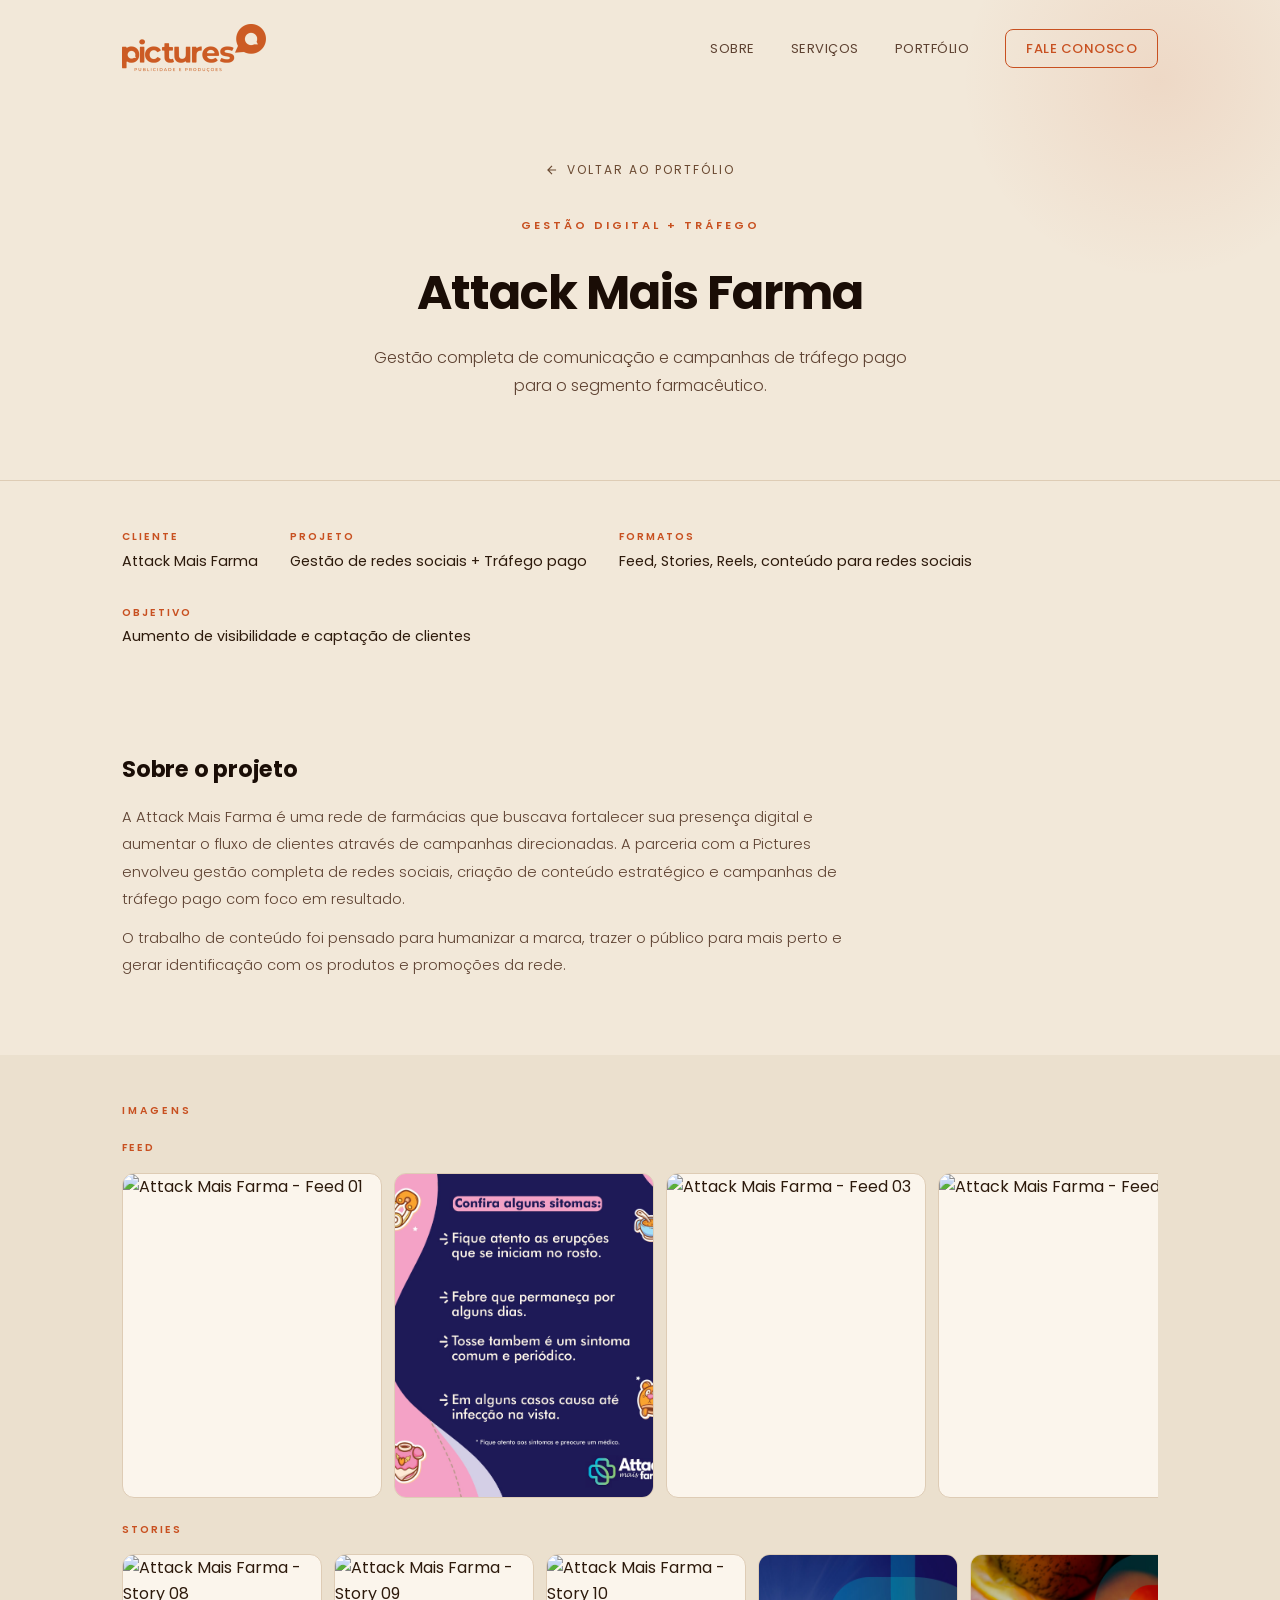
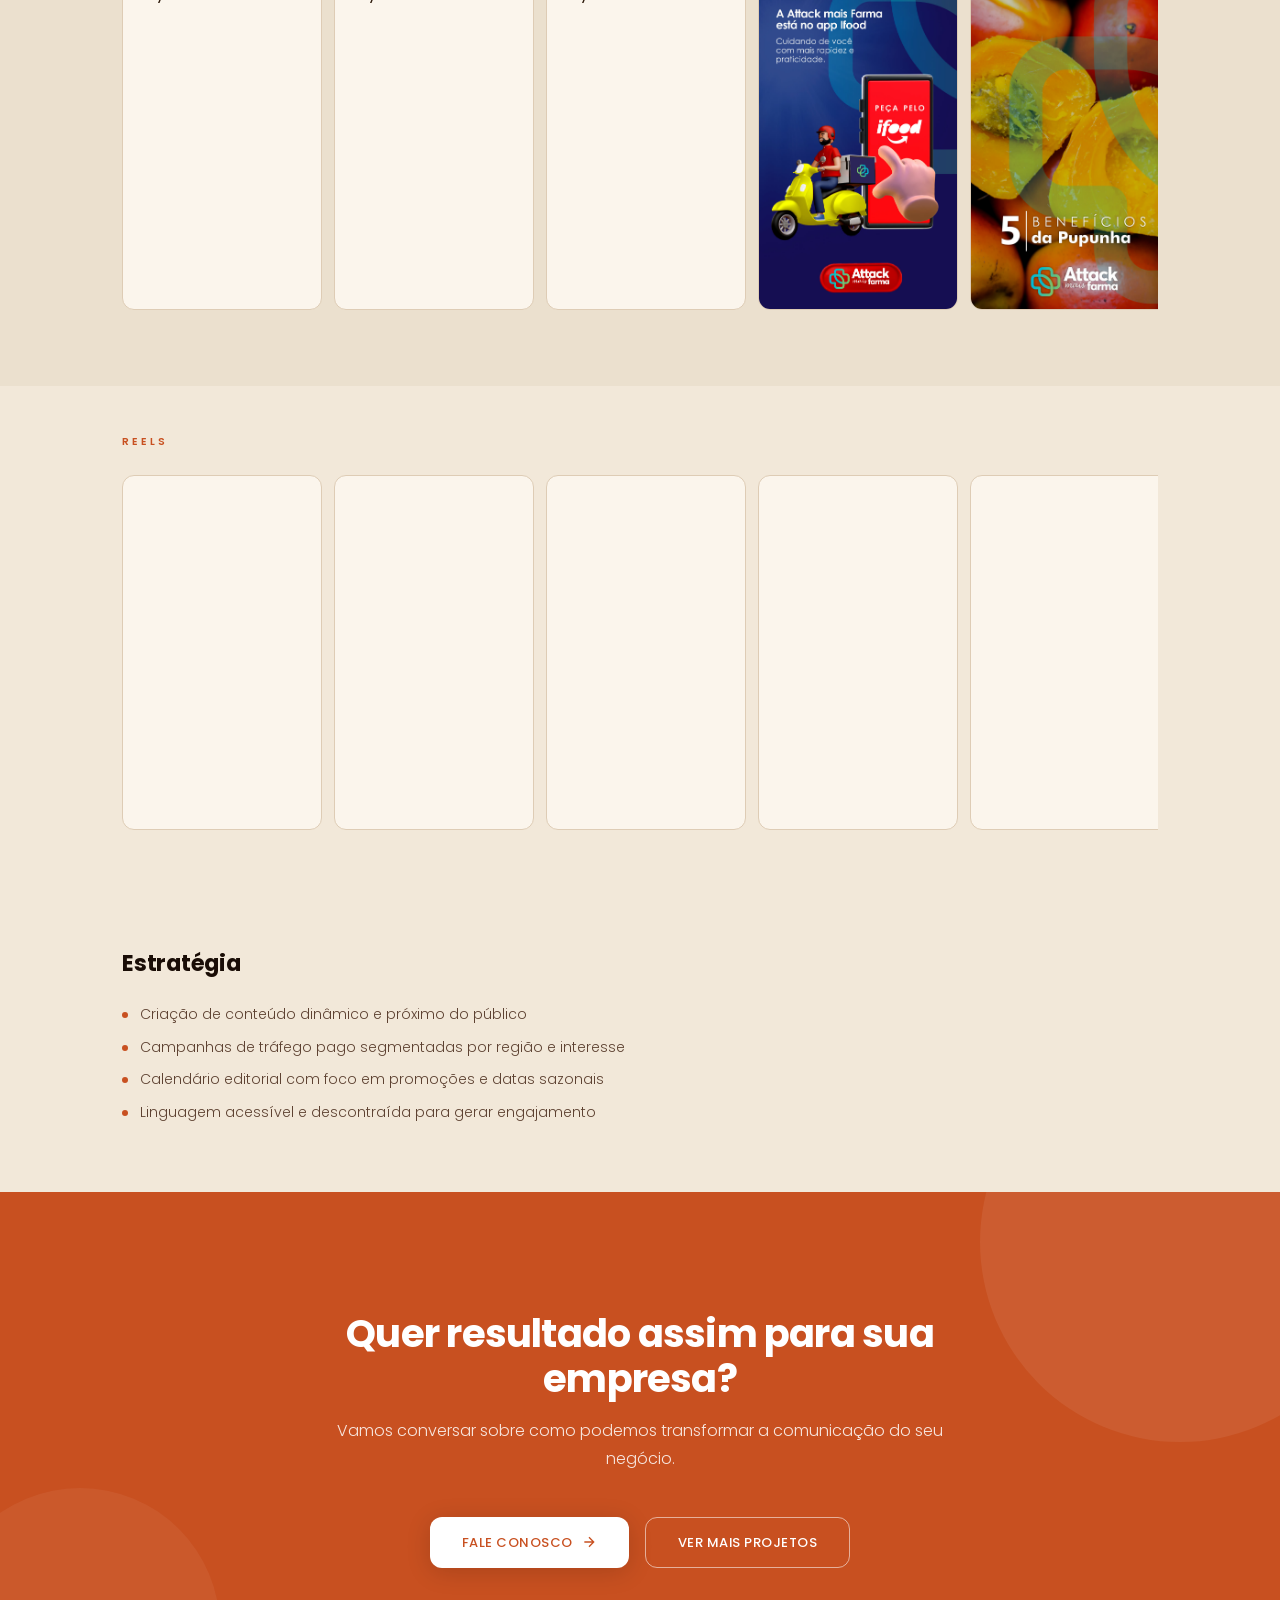
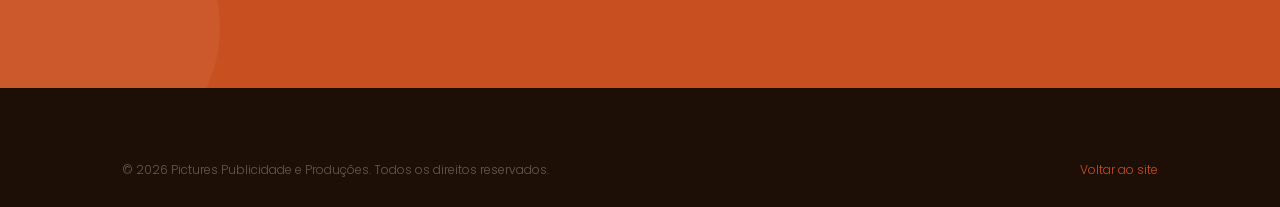
==== commit ad08e2ee: "fix: contraste de texto e visibilidade da logo - Logo: filtro CSS para cor terracota/laranja no fund" ====
--- a/portfolio/attack-mais-farma.html
+++ b/portfolio/attack-mais-farma.html
@@ -18,7 +18,7 @@
 
   <!-- Critical inline styles -->
   <style>
-    :root{--bg:#F2E8D9;--white:#FFFFFF;--dark:#1A0D06;--text:#2D1A0C;--text-secondary:#5E4232;--text-muted:#9A7A65;--accent:#C85020;--border:#DECCB5;--font:'Poppins',sans-serif;--container:1100px;--radius-sm:8px;--radius-md:12px}
+    :root{--bg:#F2E8D9;--white:#FFFFFF;--dark:#1A0D06;--text:#2D1A0C;--text-secondary:#5E4232;--text-muted:#6B4A32;--accent:#C85020;--border:#DECCB5;--font:'Poppins',sans-serif;--container:1100px;--radius-sm:8px;--radius-md:12px}
     *,*::before,*::after{margin:0;padding:0;box-sizing:border-box}
     html{font-size:16px}body{font-family:var(--font);color:var(--text);background:var(--bg);line-height:1.6;overflow-x:hidden}
     img{max-width:100%;height:auto;display:block}a{text-decoration:none;color:inherit}
--- a/css/style.css
+++ b/css/style.css
@@ -15,7 +15,7 @@
   --dark: #1A0D06;
   --text: #2D1A0C;
   --text-secondary: #5E4232;
-  --text-muted: #9A7A65;
+  --text-muted: #6B4A32;
 
   --accent: #C85020;
   --accent-hover: #A83E16;
@@ -146,7 +146,12 @@
 }
 
 .nav-logo { display: flex; align-items: center; gap: 10px; }
-.nav-logo img { height: 48px; width: auto; }
+.nav-logo img {
+  height: 48px;
+  width: auto;
+  /* Recolor the light logo to brand orange-terracotta for the cream background */
+  filter: invert(55%) sepia(1) saturate(800%) hue-rotate(340deg) brightness(0.8);
+}
 
 .nav-logo img + .logo-text { display: none; }
 
@@ -370,8 +375,8 @@
 
 .btn-outline {
   background: transparent;
-  color: var(--text-secondary);
-  border: 1.5px solid var(--border-light);
+  color: var(--text);
+  border: 1.5px solid rgba(45, 26, 12, 0.38);
 }
 
 .btn-outline:hover {
@@ -1113,7 +1118,7 @@
 .diff-number {
   font-size: 2.5rem;
   font-weight: 300;
-  color: var(--border);
+  color: rgba(200, 80, 32, 0.32);
   line-height: 1;
   min-width: 56px;
   transition: color 0.3s ease;
--- a/css/style.css
+++ b/css/style.css
@@ -15,7 +15,7 @@
   --dark: #1A0D06;
   --text: #2D1A0C;
   --text-secondary: #5E4232;
-  --text-muted: #9A7A65;
+  --text-muted: #6B4A32;
 
   --accent: #C85020;
   --accent-hover: #A83E16;
@@ -146,7 +146,12 @@
 }
 
 .nav-logo { display: flex; align-items: center; gap: 10px; }
-.nav-logo img { height: 48px; width: auto; }
+.nav-logo img {
+  height: 48px;
+  width: auto;
+  /* Recolor the light logo to brand orange-terracotta for the cream background */
+  filter: invert(55%) sepia(1) saturate(800%) hue-rotate(340deg) brightness(0.8);
+}
 
 .nav-logo img + .logo-text { display: none; }
 
@@ -370,8 +375,8 @@
 
 .btn-outline {
   background: transparent;
-  color: var(--text-secondary);
-  border: 1.5px solid var(--border-light);
+  color: var(--text);
+  border: 1.5px solid rgba(45, 26, 12, 0.38);
 }
 
 .btn-outline:hover {
@@ -1113,7 +1118,7 @@
 .diff-number {
   font-size: 2.5rem;
   font-weight: 300;
-  color: var(--border);
+  color: rgba(200, 80, 32, 0.32);
   line-height: 1;
   min-width: 56px;
   transition: color 0.3s ease;
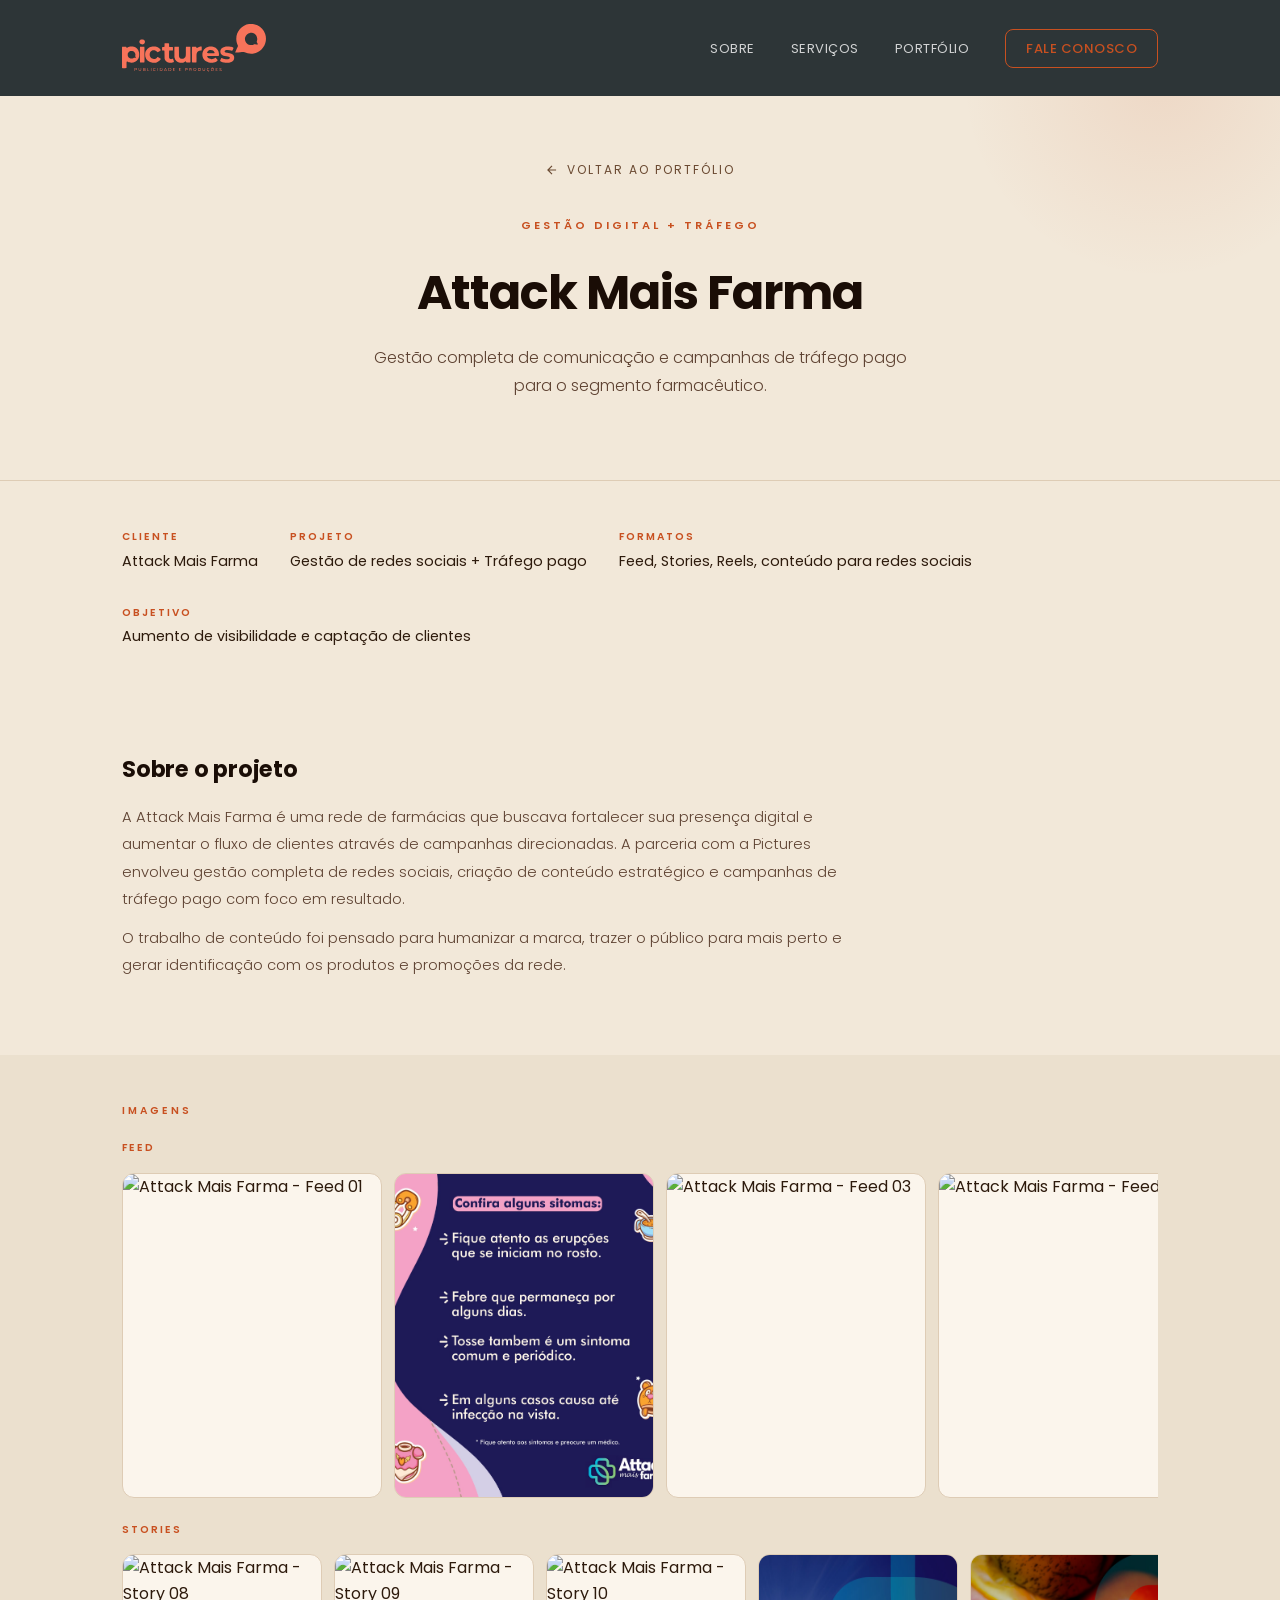
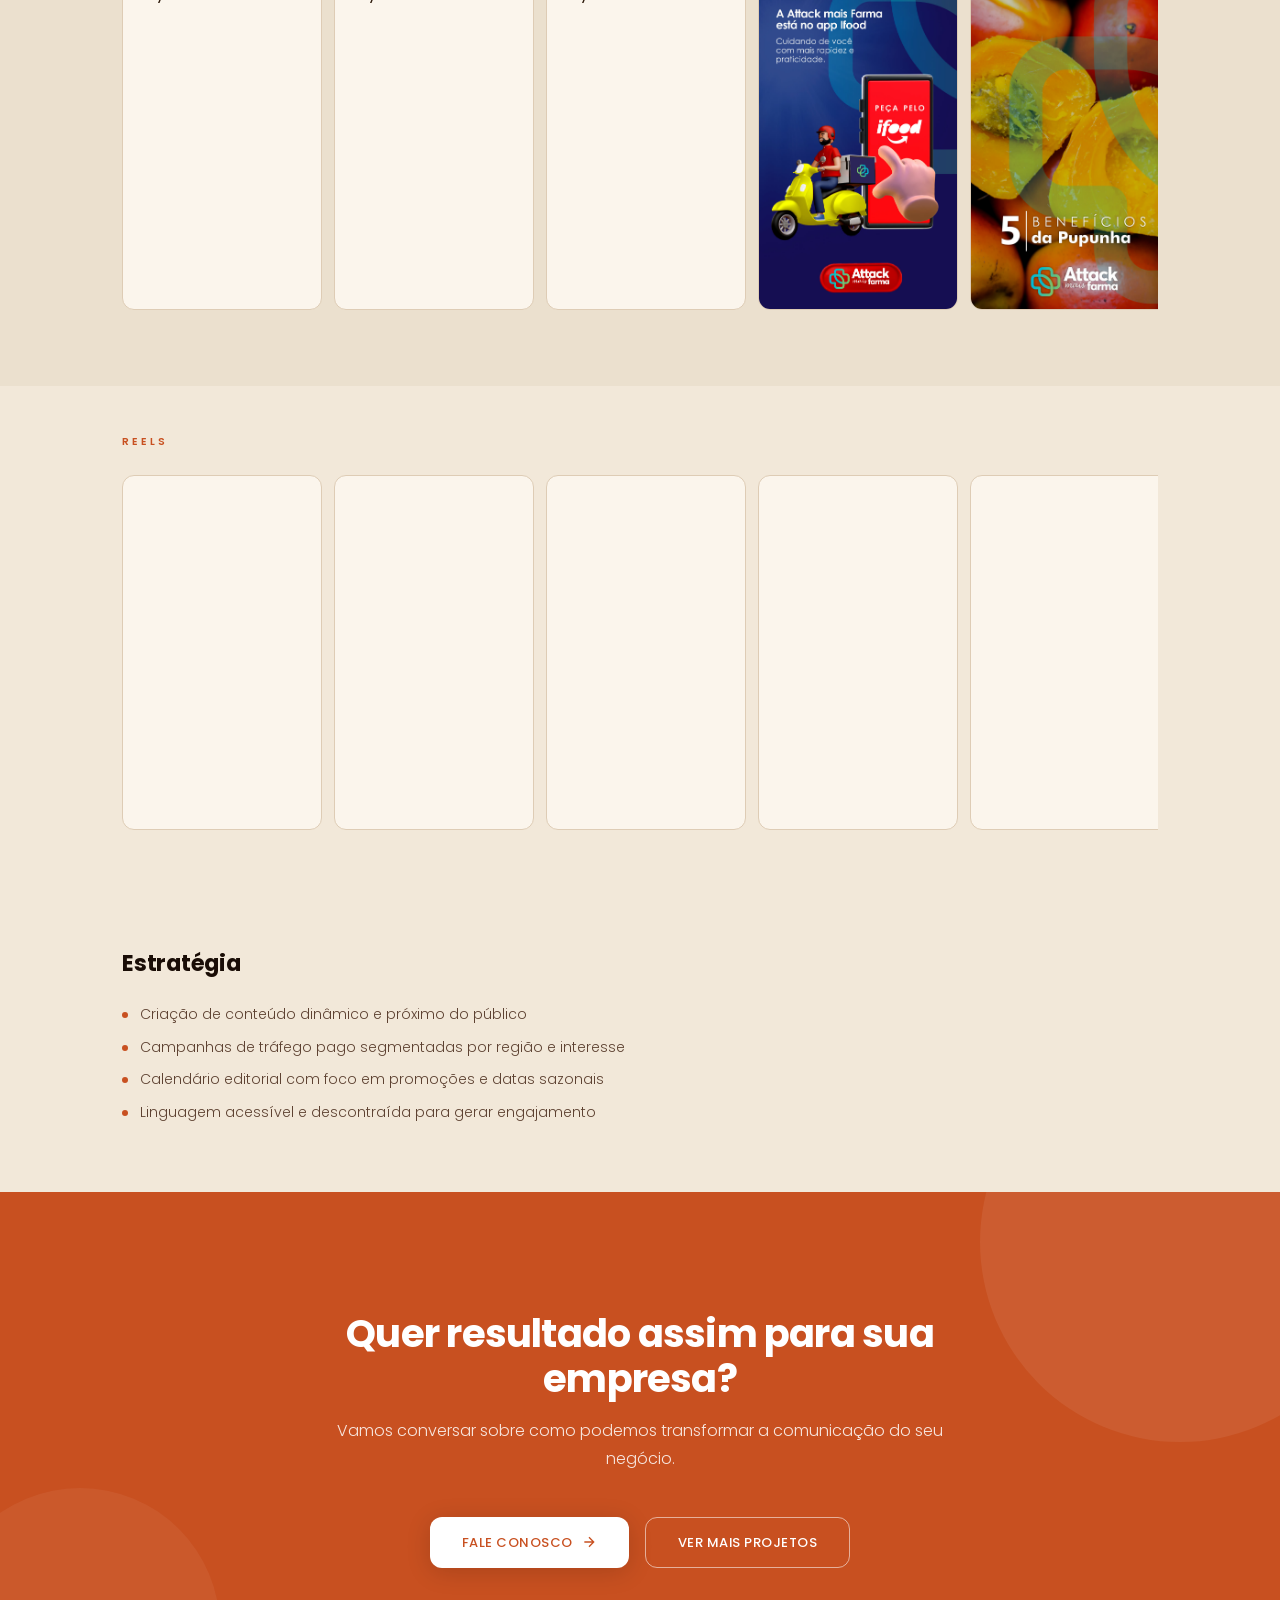
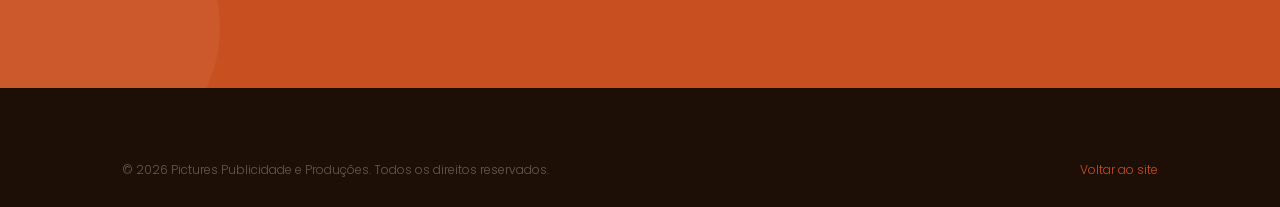
==== commit 17c72a31: "Dark header + new SVG logo across all pages - Header/nav now uses brand dark #2D3537 background (all" ====
--- a/portfolio/attack-mais-farma.html
+++ b/portfolio/attack-mais-farma.html
@@ -23,8 +23,8 @@
     html{font-size:16px}body{font-family:var(--font);color:var(--text);background:var(--bg);line-height:1.6;overflow-x:hidden}
     img{max-width:100%;height:auto;display:block}a{text-decoration:none;color:inherit}
     .container{max-width:var(--container);margin:0 auto;padding:0 32px}
-    .nav{position:fixed;top:0;left:0;right:0;z-index:1000;padding:24px 0}
-    .nav.scrolled{background:rgba(242,232,217,0.95);backdrop-filter:blur(24px);-webkit-backdrop-filter:blur(24px);padding:16px 0;border-bottom:1px solid var(--border)}
+    .nav{position:fixed;top:0;left:0;right:0;z-index:1000;padding:24px 0;background:#2D3537}
+    .nav.scrolled{background:#2D3537;padding:16px 0;border-bottom:1px solid rgba(255,255,255,0.08)}
     .nav .container{display:flex;align-items:center;justify-content:space-between}
     .nav-logo{display:flex;align-items:center;gap:10px}.nav-logo img{height:48px;width:auto}
   </style>
@@ -40,7 +40,7 @@
   <nav class="nav scrolled" id="nav">
     <div class="container">
       <a href="../index.html" class="nav-logo">
-        <img decoding="async" src="../assets/logo/logo-completa-optimized.png" alt="Pictures Publicidade" width="288" height="96">
+        <img decoding="async" src="../logo/Vector.svg" alt="Pictures Publicidade" width="288" height="96">
         <div class="logo-text">
           <span>Pictures</span>
           <span>Publicidade e Produções</span>
--- a/css/style.css
+++ b/css/style.css
@@ -127,16 +127,15 @@
   top: 0; left: 0; right: 0;
   z-index: 1000;
   padding: 24px 0;
+  background: #2D3537;
   transition: var(--transition);
 }
 
 .nav.scrolled {
-  background: rgba(242, 232, 217, 0.96);
-  backdrop-filter: blur(24px);
-  -webkit-backdrop-filter: blur(24px);
+  background: #2D3537;
   padding: 16px 0;
-  border-bottom: 1px solid var(--border);
-  box-shadow: 0 2px 20px rgba(180, 90, 40, 0.08);
+  border-bottom: 1px solid rgba(255, 255, 255, 0.08);
+  box-shadow: 0 2px 20px rgba(0, 0, 0, 0.2);
 }
 
 .nav .container {
@@ -149,8 +148,6 @@
 .nav-logo img {
   height: 48px;
   width: auto;
-  /* Recolor the light logo to brand orange-terracotta for the cream background */
-  filter: invert(55%) sepia(1) saturate(800%) hue-rotate(340deg) brightness(0.8);
 }
 
 .nav-logo img + .logo-text { display: none; }
@@ -183,7 +180,7 @@
 }
 
 .nav-links a {
-  color: var(--text-secondary);
+  color: rgba(255, 255, 255, 0.78);
   font-size: 0.82rem;
   font-weight: 400;
   letter-spacing: 0.5px;
@@ -201,9 +198,9 @@
   transition: width 0.3s ease;
 }
 
-.nav-links a:not(.nav-cta):hover { color: var(--accent); }
+.nav-links a:not(.nav-cta):hover { color: #FFFFFF; }
 .nav-links a:not(.nav-cta):hover::after { width: 100%; }
-.nav-links a.nav-active:not(.nav-cta) { color: var(--accent); }
+.nav-links a.nav-active:not(.nav-cta) { color: #FFFFFF; }
 .nav-links a.nav-active:not(.nav-cta)::after { width: 100%; }
 
 .nav-cta {
@@ -234,7 +231,7 @@
 
 .nav-toggle span {
   width: 22px; height: 1.5px;
-  background: var(--dark);
+  background: #FFFFFF;
   transition: var(--transition);
 }
 
@@ -1608,8 +1605,7 @@
     position: fixed;
     top: 0; right: -100%;
     width: 100%; height: 100vh;
-    background: rgba(242, 232, 217, 0.99);
-    backdrop-filter: blur(24px);
+    background: #2D3537;
     flex-direction: column;
     justify-content: center;
     padding: 40px;
@@ -1618,7 +1614,7 @@
   }
 
   .nav-links.active { right: 0; }
-  .nav-links a { font-size: 1rem; color: var(--dark); }
+  .nav-links a { font-size: 1rem; color: rgba(255, 255, 255, 0.85); }
   .nav-links a::after { display: none; }
   .nav-toggle { display: flex; }
   .nav-logo img { height: 40px; }
--- a/css/style.css
+++ b/css/style.css
@@ -127,16 +127,15 @@
   top: 0; left: 0; right: 0;
   z-index: 1000;
   padding: 24px 0;
+  background: #2D3537;
   transition: var(--transition);
 }
 
 .nav.scrolled {
-  background: rgba(242, 232, 217, 0.96);
-  backdrop-filter: blur(24px);
-  -webkit-backdrop-filter: blur(24px);
+  background: #2D3537;
   padding: 16px 0;
-  border-bottom: 1px solid var(--border);
-  box-shadow: 0 2px 20px rgba(180, 90, 40, 0.08);
+  border-bottom: 1px solid rgba(255, 255, 255, 0.08);
+  box-shadow: 0 2px 20px rgba(0, 0, 0, 0.2);
 }
 
 .nav .container {
@@ -149,8 +148,6 @@
 .nav-logo img {
   height: 48px;
   width: auto;
-  /* Recolor the light logo to brand orange-terracotta for the cream background */
-  filter: invert(55%) sepia(1) saturate(800%) hue-rotate(340deg) brightness(0.8);
 }
 
 .nav-logo img + .logo-text { display: none; }
@@ -183,7 +180,7 @@
 }
 
 .nav-links a {
-  color: var(--text-secondary);
+  color: rgba(255, 255, 255, 0.78);
   font-size: 0.82rem;
   font-weight: 400;
   letter-spacing: 0.5px;
@@ -201,9 +198,9 @@
   transition: width 0.3s ease;
 }
 
-.nav-links a:not(.nav-cta):hover { color: var(--accent); }
+.nav-links a:not(.nav-cta):hover { color: #FFFFFF; }
 .nav-links a:not(.nav-cta):hover::after { width: 100%; }
-.nav-links a.nav-active:not(.nav-cta) { color: var(--accent); }
+.nav-links a.nav-active:not(.nav-cta) { color: #FFFFFF; }
 .nav-links a.nav-active:not(.nav-cta)::after { width: 100%; }
 
 .nav-cta {
@@ -234,7 +231,7 @@
 
 .nav-toggle span {
   width: 22px; height: 1.5px;
-  background: var(--dark);
+  background: #FFFFFF;
   transition: var(--transition);
 }
 
@@ -1608,8 +1605,7 @@
     position: fixed;
     top: 0; right: -100%;
     width: 100%; height: 100vh;
-    background: rgba(242, 232, 217, 0.99);
-    backdrop-filter: blur(24px);
+    background: #2D3537;
     flex-direction: column;
     justify-content: center;
     padding: 40px;
@@ -1618,7 +1614,7 @@
   }
 
   .nav-links.active { right: 0; }
-  .nav-links a { font-size: 1rem; color: var(--dark); }
+  .nav-links a { font-size: 1rem; color: rgba(255, 255, 255, 0.85); }
   .nav-links a::after { display: none; }
   .nav-toggle { display: flex; }
   .nav-logo img { height: 40px; }
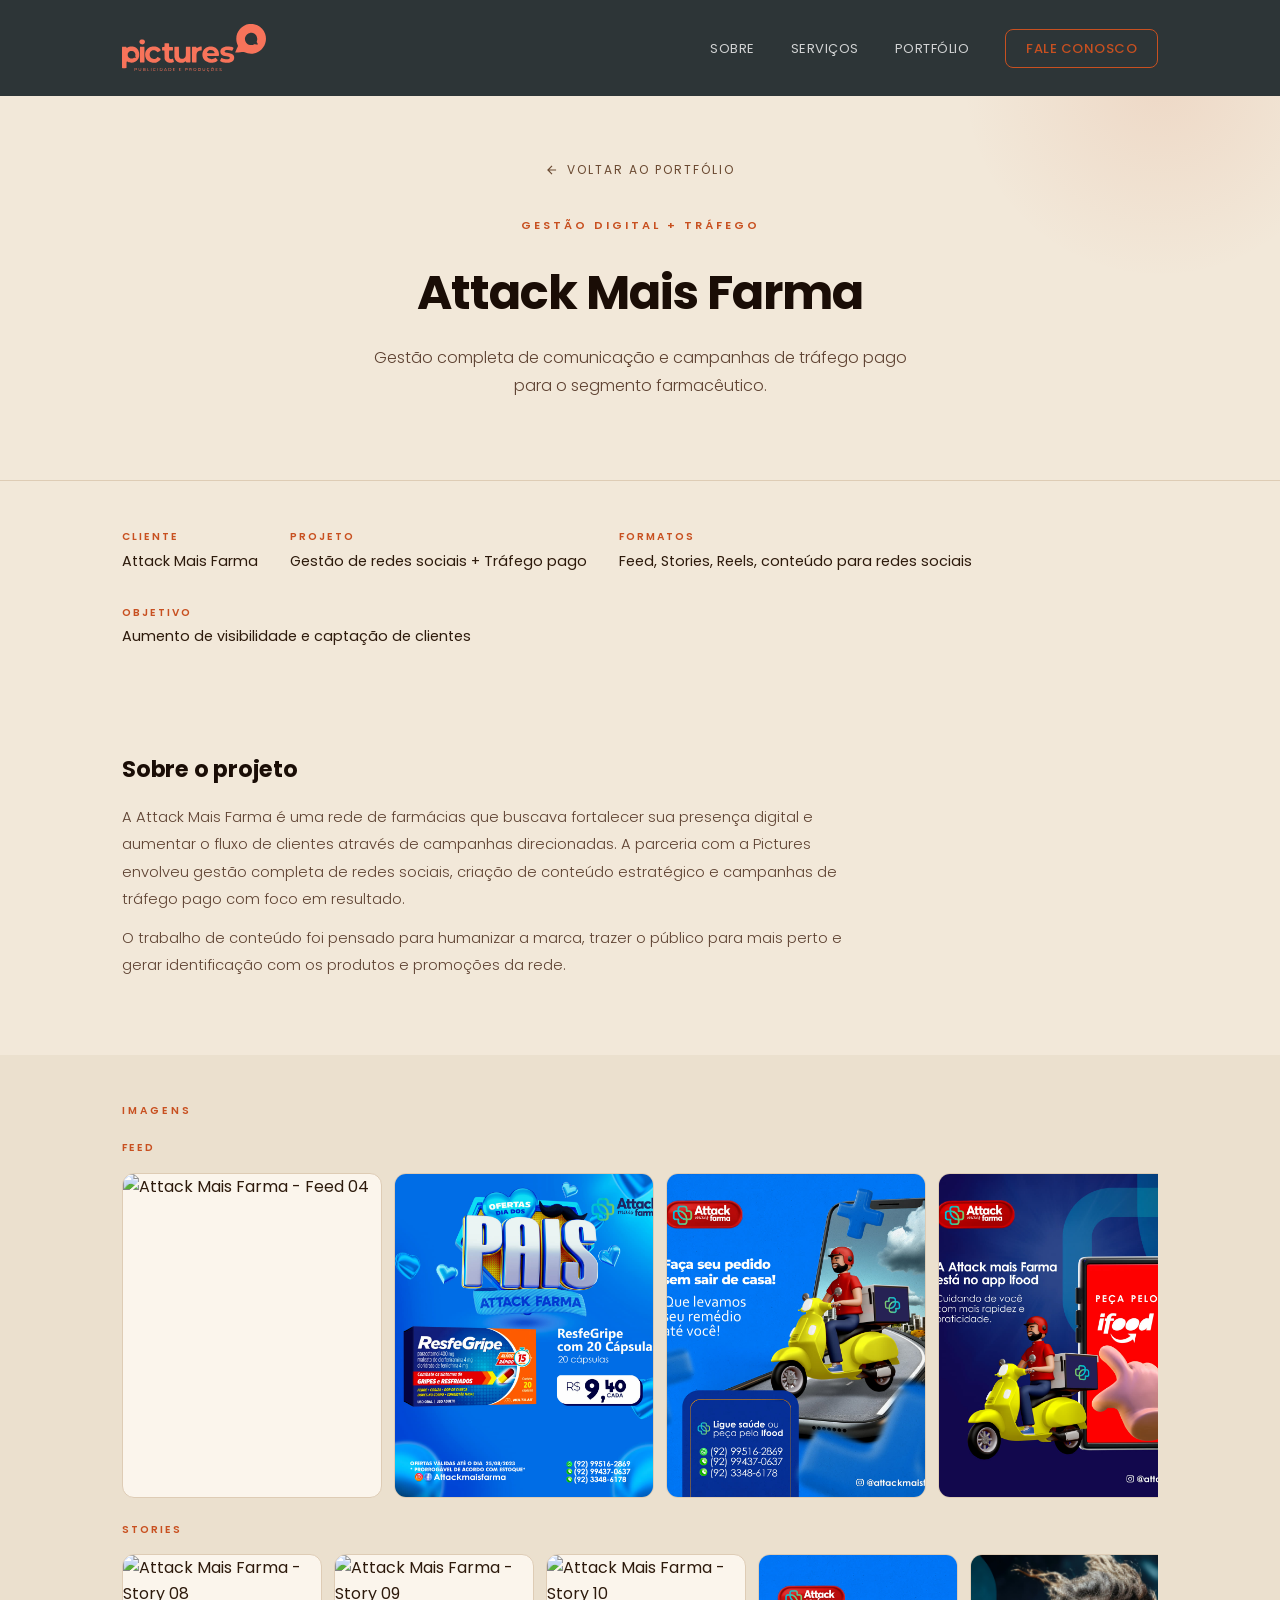
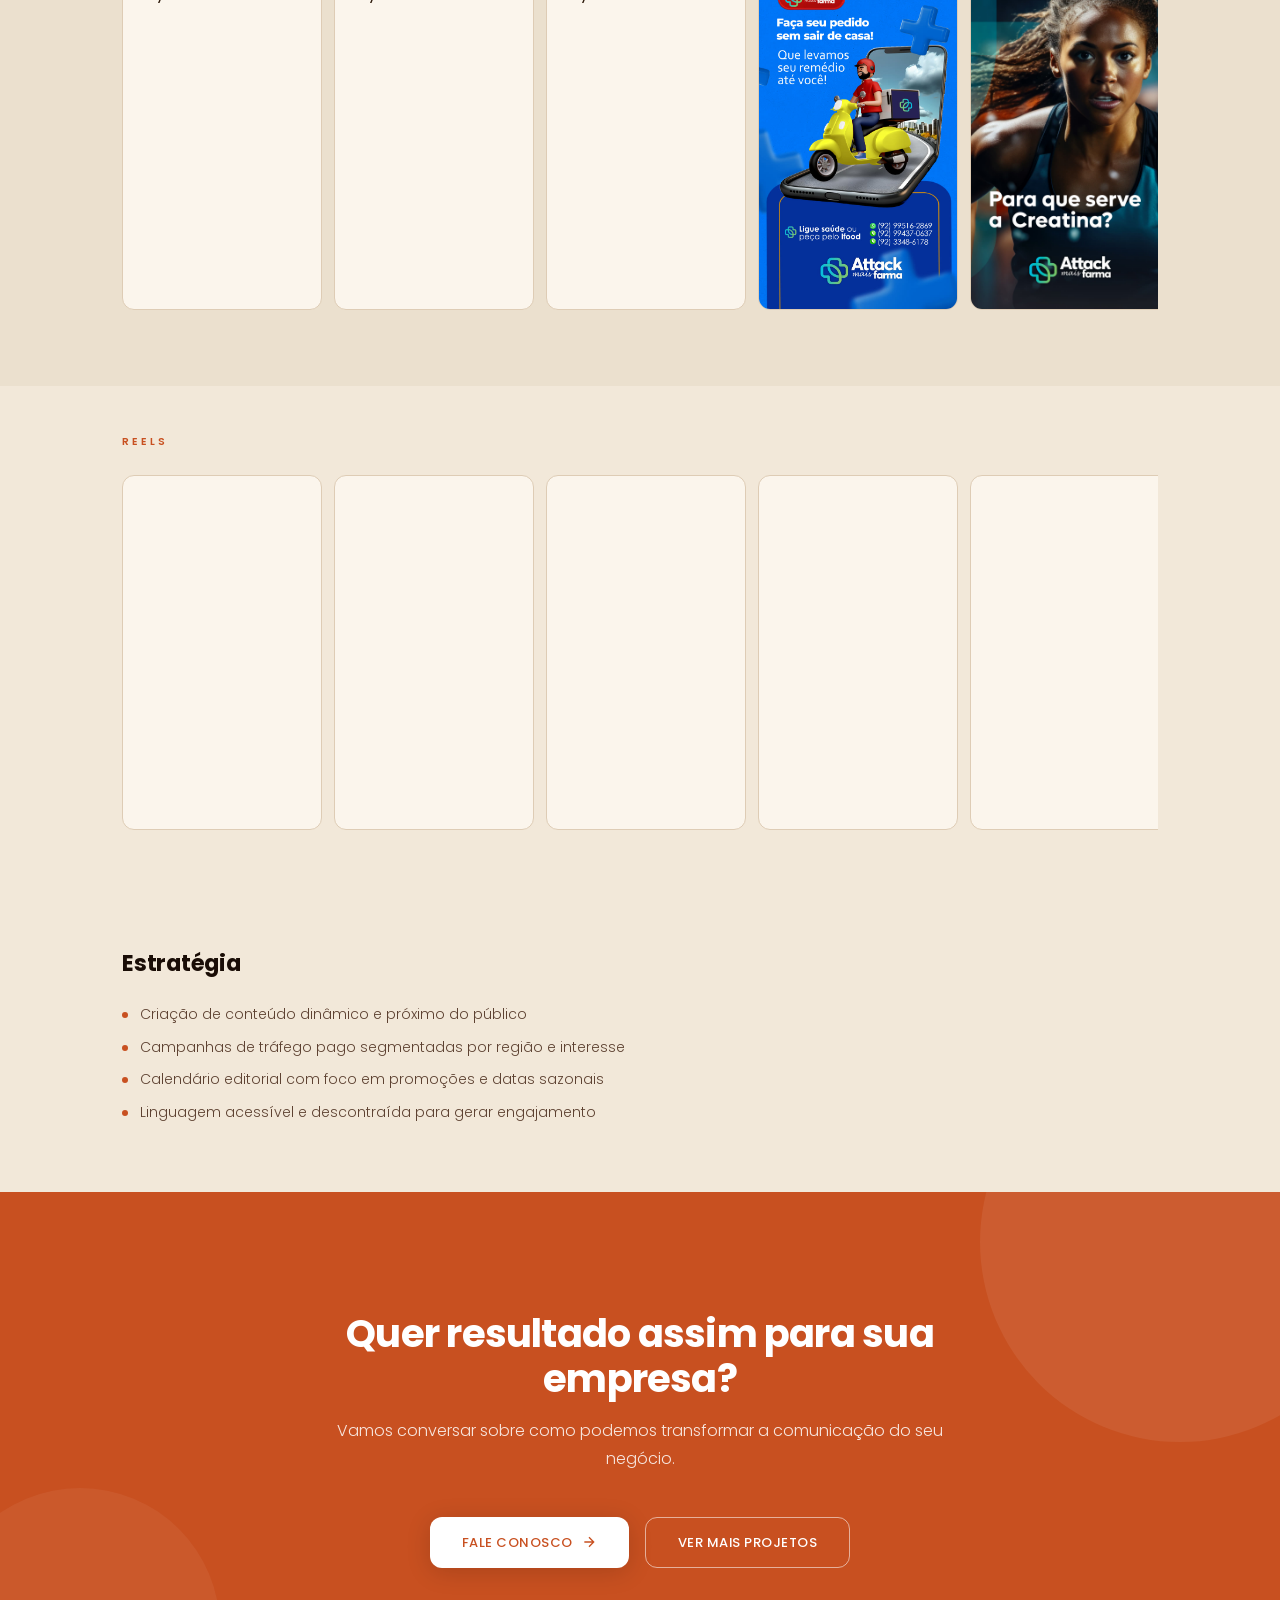
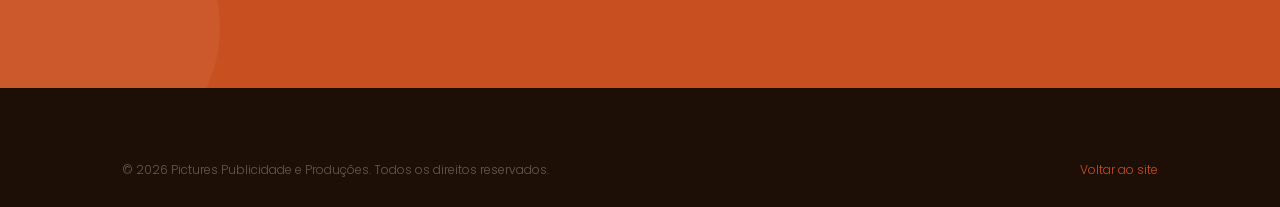
==== commit e42f22dd: "Reorder portfolio images across all clients (both pages and homepage) - Japa Mix: reorder feed and s" ====
--- a/portfolio/attack-mais-farma.html
+++ b/portfolio/attack-mais-farma.html
@@ -119,27 +119,27 @@
 
       <span class="carousel-label">Feed</span>
       <div class="image-row image-row-feed" style="margin-bottom: 20px;">
+        <div class="row-img" data-lightbox><img decoding="async" src="../assets/portfolio/attack-mais-farma/imagens/04.jpg" alt="Attack Mais Farma - Feed 04" loading="lazy"></div>
+        <div class="row-img" data-lightbox><img decoding="async" src="../assets/portfolio/attack-mais-farma/imagens/23.jpg" alt="Attack Mais Farma - Feed 23" loading="lazy"></div>
+        <div class="row-img" data-lightbox><img decoding="async" src="../assets/portfolio/attack-mais-farma/imagens/24.jpg" alt="Attack Mais Farma - Feed 24" loading="lazy"></div>
+        <div class="row-img" data-lightbox><img decoding="async" src="../assets/portfolio/attack-mais-farma/imagens/14.jpg" alt="Attack Mais Farma - Feed 14" loading="lazy"></div>
+        <div class="row-img" data-lightbox><img decoding="async" src="../assets/portfolio/attack-mais-farma/imagens/19.jpg" alt="Attack Mais Farma - Feed 19" loading="lazy"></div>
         <div class="row-img" data-lightbox><img decoding="async" src="../assets/portfolio/attack-mais-farma/imagens/01.jpg" alt="Attack Mais Farma - Feed 01" loading="lazy"></div>
         <div class="row-img" data-lightbox><img decoding="async" src="../assets/portfolio/attack-mais-farma/imagens/02.jpg" alt="Attack Mais Farma - Feed 02" loading="lazy"></div>
         <div class="row-img" data-lightbox><img decoding="async" src="../assets/portfolio/attack-mais-farma/imagens/03.jpg" alt="Attack Mais Farma - Feed 03" loading="lazy"></div>
-        <div class="row-img" data-lightbox><img decoding="async" src="../assets/portfolio/attack-mais-farma/imagens/04.jpg" alt="Attack Mais Farma - Feed 04" loading="lazy"></div>
         <div class="row-img" data-lightbox><img decoding="async" src="../assets/portfolio/attack-mais-farma/imagens/05.jpg" alt="Attack Mais Farma - Feed 05" loading="lazy"></div>
         <div class="row-img" data-lightbox><img decoding="async" src="../assets/portfolio/attack-mais-farma/imagens/06.jpg" alt="Attack Mais Farma - Feed 06" loading="lazy"></div>
         <div class="row-img" data-lightbox><img decoding="async" src="../assets/portfolio/attack-mais-farma/imagens/07.jpg" alt="Attack Mais Farma - Feed 07" loading="lazy"></div>
         <div class="row-img" data-lightbox><img decoding="async" src="../assets/portfolio/attack-mais-farma/imagens/11.jpg" alt="Attack Mais Farma - Feed 11" loading="lazy"></div>
         <div class="row-img" data-lightbox><img decoding="async" src="../assets/portfolio/attack-mais-farma/imagens/12.jpg" alt="Attack Mais Farma - Feed 12" loading="lazy"></div>
         <div class="row-img" data-lightbox><img decoding="async" src="../assets/portfolio/attack-mais-farma/imagens/13.jpg" alt="Attack Mais Farma - Feed 13" loading="lazy"></div>
-        <div class="row-img" data-lightbox><img decoding="async" src="../assets/portfolio/attack-mais-farma/imagens/14.jpg" alt="Attack Mais Farma - Feed 14" loading="lazy"></div>
         <div class="row-img" data-lightbox><img decoding="async" src="../assets/portfolio/attack-mais-farma/imagens/15.jpg" alt="Attack Mais Farma - Feed 15" loading="lazy"></div>
         <div class="row-img" data-lightbox><img decoding="async" src="../assets/portfolio/attack-mais-farma/imagens/16.jpg" alt="Attack Mais Farma - Feed 16" loading="lazy"></div>
         <div class="row-img" data-lightbox><img decoding="async" src="../assets/portfolio/attack-mais-farma/imagens/17.jpg" alt="Attack Mais Farma - Feed 17" loading="lazy"></div>
         <div class="row-img" data-lightbox><img decoding="async" src="../assets/portfolio/attack-mais-farma/imagens/18.jpg" alt="Attack Mais Farma - Feed 18" loading="lazy"></div>
-        <div class="row-img" data-lightbox><img decoding="async" src="../assets/portfolio/attack-mais-farma/imagens/19.jpg" alt="Attack Mais Farma - Feed 19" loading="lazy"></div>
         <div class="row-img" data-lightbox><img decoding="async" src="../assets/portfolio/attack-mais-farma/imagens/20.jpg" alt="Attack Mais Farma - Feed 20" loading="lazy"></div>
         <div class="row-img" data-lightbox><img decoding="async" src="../assets/portfolio/attack-mais-farma/imagens/21.jpg" alt="Attack Mais Farma - Feed 21" loading="lazy"></div>
         <div class="row-img" data-lightbox><img decoding="async" src="../assets/portfolio/attack-mais-farma/imagens/22.jpg" alt="Attack Mais Farma - Feed 22" loading="lazy"></div>
-        <div class="row-img" data-lightbox><img decoding="async" src="../assets/portfolio/attack-mais-farma/imagens/23.jpg" alt="Attack Mais Farma - Feed 23" loading="lazy"></div>
-        <div class="row-img" data-lightbox><img decoding="async" src="../assets/portfolio/attack-mais-farma/imagens/24.jpg" alt="Attack Mais Farma - Feed 24" loading="lazy"></div>
         <div class="row-img" data-lightbox><img decoding="async" src="../assets/portfolio/attack-mais-farma/imagens/25.jpg" alt="Attack Mais Farma - Feed 25" loading="lazy"></div>
       </div>
 
@@ -148,17 +148,17 @@
         <div class="row-img" data-lightbox><img decoding="async" src="../assets/portfolio/attack-mais-farma/imagens/08 STORYS.jpg" alt="Attack Mais Farma - Story 08" loading="lazy"></div>
         <div class="row-img" data-lightbox><img decoding="async" src="../assets/portfolio/attack-mais-farma/imagens/09 STORYS.jpg" alt="Attack Mais Farma - Story 09" loading="lazy"></div>
         <div class="row-img" data-lightbox><img decoding="async" src="../assets/portfolio/attack-mais-farma/imagens/10 STORYS.jpg" alt="Attack Mais Farma - Story 10" loading="lazy"></div>
+        <div class="row-img" data-lightbox><img decoding="async" src="../assets/portfolio/attack-mais-farma/imagens/21 STORYS.jpg" alt="Attack Mais Farma - Story 21" loading="lazy"></div>
+        <div class="row-img" data-lightbox><img decoding="async" src="../assets/portfolio/attack-mais-farma/imagens/16 STORYS.jpg" alt="Attack Mais Farma - Story 16" loading="lazy"></div>
+        <div class="row-img" data-lightbox><img decoding="async" src="../assets/portfolio/attack-mais-farma/imagens/14 STORYS.jpg" alt="Attack Mais Farma - Story 14" loading="lazy"></div>
+        <div class="row-img" data-lightbox><img decoding="async" src="../assets/portfolio/attack-mais-farma/imagens/17 STORYS.jpg" alt="Attack Mais Farma - Story 17" loading="lazy"></div>
         <div class="row-img" data-lightbox><img decoding="async" src="../assets/portfolio/attack-mais-farma/imagens/11 STORYS.jpg" alt="Attack Mais Farma - Story 11" loading="lazy"></div>
         <div class="row-img" data-lightbox><img decoding="async" src="../assets/portfolio/attack-mais-farma/imagens/12 STORYS.jpg" alt="Attack Mais Farma - Story 12" loading="lazy"></div>
         <div class="row-img" data-lightbox><img decoding="async" src="../assets/portfolio/attack-mais-farma/imagens/13 STORYS.jpg" alt="Attack Mais Farma - Story 13" loading="lazy"></div>
-        <div class="row-img" data-lightbox><img decoding="async" src="../assets/portfolio/attack-mais-farma/imagens/14 STORYS.jpg" alt="Attack Mais Farma - Story 14" loading="lazy"></div>
         <div class="row-img" data-lightbox><img decoding="async" src="../assets/portfolio/attack-mais-farma/imagens/15 STORYS.jpg" alt="Attack Mais Farma - Story 15" loading="lazy"></div>
-        <div class="row-img" data-lightbox><img decoding="async" src="../assets/portfolio/attack-mais-farma/imagens/16 STORYS.jpg" alt="Attack Mais Farma - Story 16" loading="lazy"></div>
-        <div class="row-img" data-lightbox><img decoding="async" src="../assets/portfolio/attack-mais-farma/imagens/17 STORYS.jpg" alt="Attack Mais Farma - Story 17" loading="lazy"></div>
         <div class="row-img" data-lightbox><img decoding="async" src="../assets/portfolio/attack-mais-farma/imagens/18 STORYS.jpg" alt="Attack Mais Farma - Story 18" loading="lazy"></div>
         <div class="row-img" data-lightbox><img decoding="async" src="../assets/portfolio/attack-mais-farma/imagens/19 STORYS.jpg" alt="Attack Mais Farma - Story 19" loading="lazy"></div>
         <div class="row-img" data-lightbox><img decoding="async" src="../assets/portfolio/attack-mais-farma/imagens/20 STORYS.jpg" alt="Attack Mais Farma - Story 20" loading="lazy"></div>
-        <div class="row-img" data-lightbox><img decoding="async" src="../assets/portfolio/attack-mais-farma/imagens/21 STORYS.jpg" alt="Attack Mais Farma - Story 21" loading="lazy"></div>
         <div class="row-img" data-lightbox><img decoding="async" src="../assets/portfolio/attack-mais-farma/imagens/22 STORYS.jpg" alt="Attack Mais Farma - Story 22" loading="lazy"></div>
       </div>
     </div>
@@ -172,12 +172,12 @@
         <div class="carousel-wrapper">
           <button class="carousel-arrow carousel-prev" aria-label="Anterior">&#8249;</button>
           <div class="carousel-track">
-            <div class="carousel-item item-reel"><video src="../assets/portfolio/attack-mais-farma/reels/reels-01.mp4" muted playsinline loop preload="metadata"></video></div>
-            <div class="carousel-item item-reel"><video src="../assets/portfolio/attack-mais-farma/reels/reels-02.mp4" muted playsinline loop preload="metadata"></video></div>
-            <div class="carousel-item item-reel"><video src="../assets/portfolio/attack-mais-farma/reels/reels-03.mp4" muted playsinline loop preload="metadata"></video></div>
             <div class="carousel-item item-reel"><video src="../assets/portfolio/attack-mais-farma/reels/reels-04.mp4" muted playsinline loop preload="metadata"></video></div>
             <div class="carousel-item item-reel"><video src="../assets/portfolio/attack-mais-farma/reels/reels-05.mp4" muted playsinline loop preload="metadata"></video></div>
             <div class="carousel-item item-reel"><video src="../assets/portfolio/attack-mais-farma/reels/reels-06.mp4" muted playsinline loop preload="metadata"></video></div>
+            <div class="carousel-item item-reel"><video src="../assets/portfolio/attack-mais-farma/reels/reels-03.mp4" muted playsinline loop preload="metadata"></video></div>
+            <div class="carousel-item item-reel"><video src="../assets/portfolio/attack-mais-farma/reels/reels-01.mp4" muted playsinline loop preload="metadata"></video></div>
+            <div class="carousel-item item-reel"><video src="../assets/portfolio/attack-mais-farma/reels/reels-02.mp4" muted playsinline loop preload="metadata"></video></div>
           </div>
           <button class="carousel-arrow carousel-next" aria-label="Próximo">&#8250;</button>
         </div>
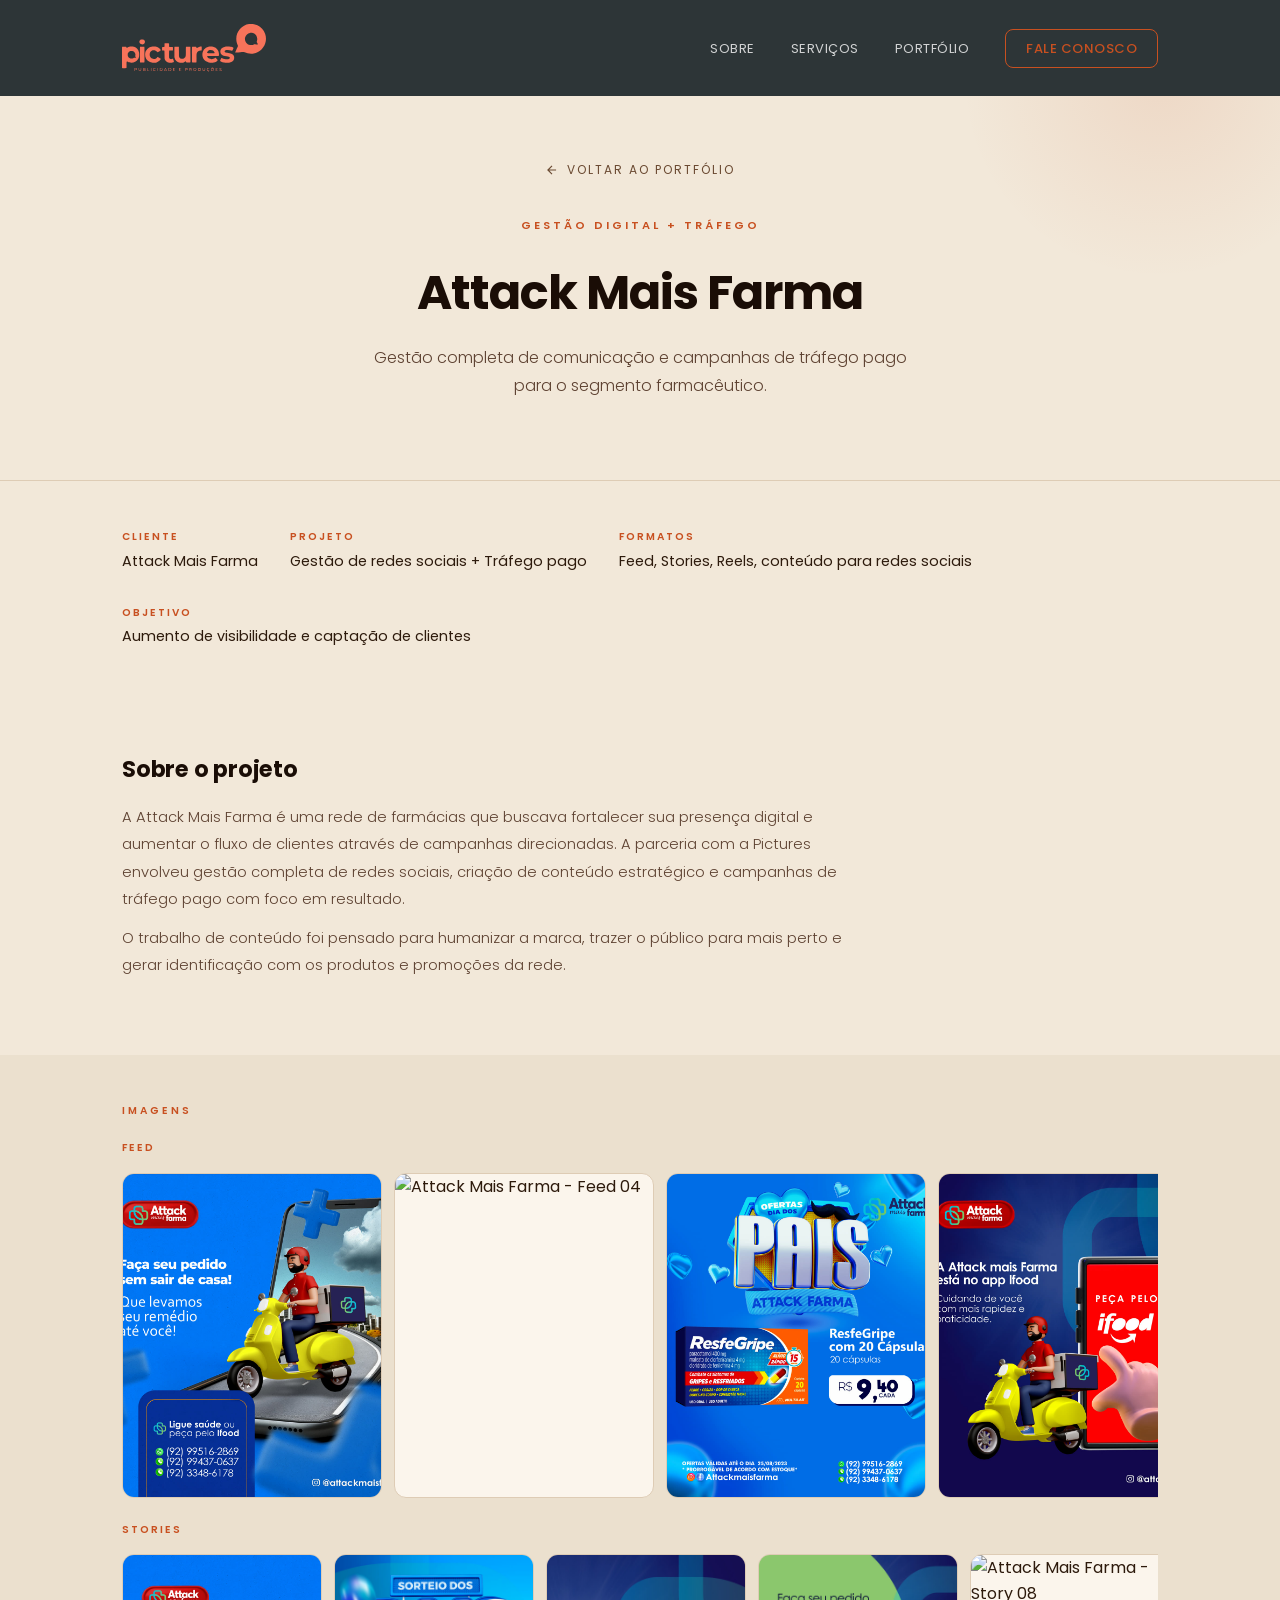
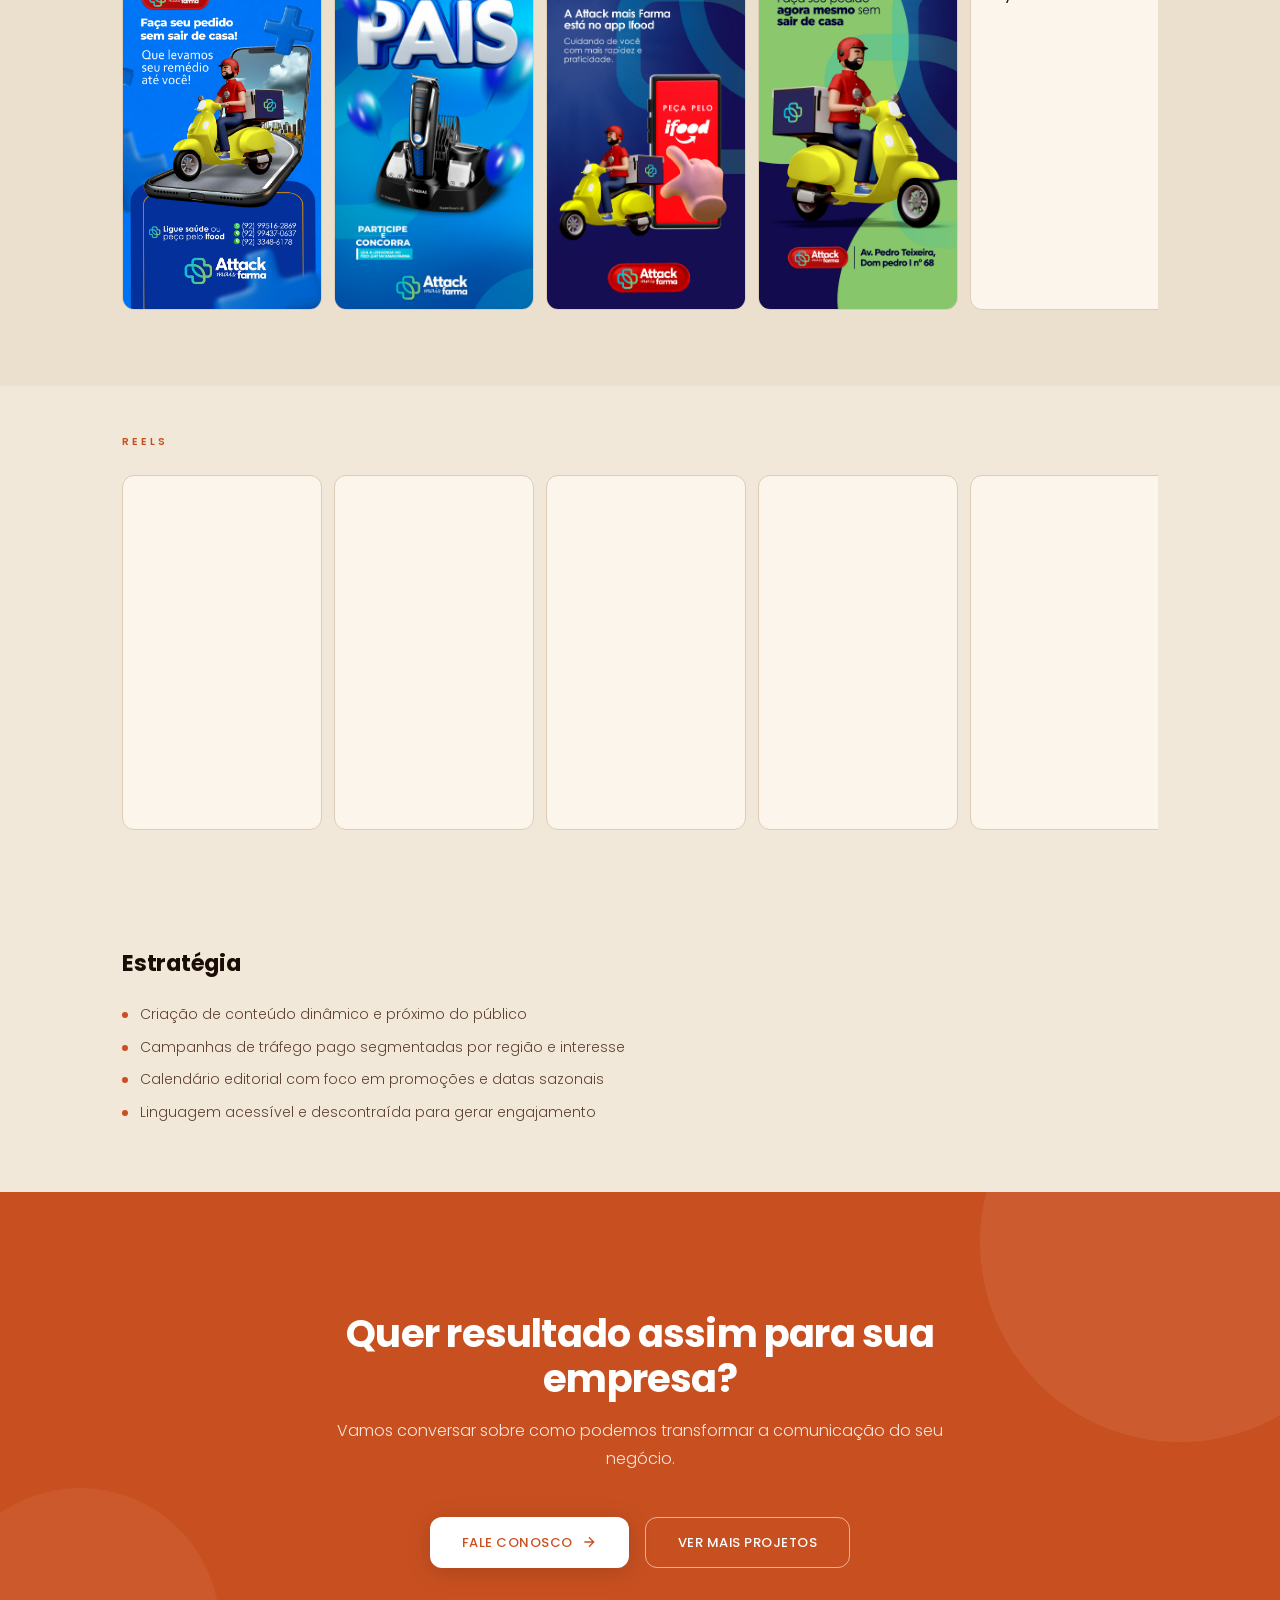
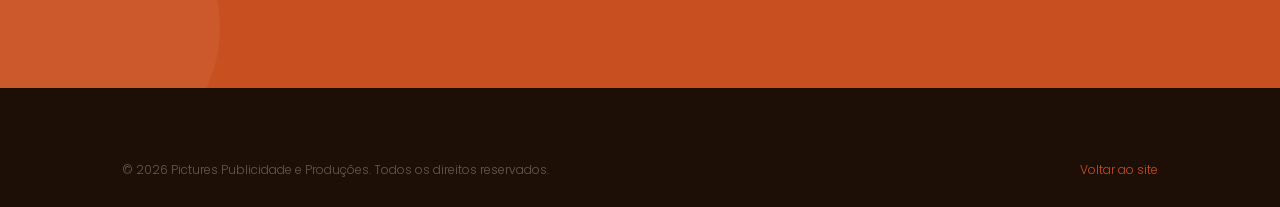
==== commit e574901f: "feat: reorder images across Prontovet, Attack Mais Farma and Conta Exata - Prontovet: Stories (23 to" ====
--- a/portfolio/attack-mais-farma.html
+++ b/portfolio/attack-mais-farma.html
@@ -24,7 +24,7 @@
     img{max-width:100%;height:auto;display:block}a{text-decoration:none;color:inherit}
     .container{max-width:var(--container);margin:0 auto;padding:0 32px}
     .nav{position:fixed;top:0;left:0;right:0;z-index:1000;padding:24px 0;background:#2D3537}
-    .nav.scrolled{background:#2D3537;padding:16px 0;border-bottom:1px solid rgba(255,255,255,0.08)}
+    .nav.scrolled{background:#F2E8D9;padding:16px 0;border-bottom:1px solid rgba(0,0,0,0.08)}
     .nav .container{display:flex;align-items:center;justify-content:space-between}
     .nav-logo{display:flex;align-items:center;gap:10px}.nav-logo img{height:48px;width:auto}
   </style>
@@ -37,7 +37,7 @@
 </head>
 <body>
 
-  <nav class="nav scrolled" id="nav">
+  <nav class="nav" id="nav">
     <div class="container">
       <a href="../index.html" class="nav-logo">
         <img decoding="async" src="../logo/Vector.svg" alt="Pictures Publicidade" width="288" height="96">
@@ -119,9 +119,9 @@
 
       <span class="carousel-label">Feed</span>
       <div class="image-row image-row-feed" style="margin-bottom: 20px;">
+        <div class="row-img" data-lightbox><img decoding="async" src="../assets/portfolio/attack-mais-farma/imagens/24.jpg" alt="Attack Mais Farma - Feed 24" loading="lazy"></div>
         <div class="row-img" data-lightbox><img decoding="async" src="../assets/portfolio/attack-mais-farma/imagens/04.jpg" alt="Attack Mais Farma - Feed 04" loading="lazy"></div>
         <div class="row-img" data-lightbox><img decoding="async" src="../assets/portfolio/attack-mais-farma/imagens/23.jpg" alt="Attack Mais Farma - Feed 23" loading="lazy"></div>
-        <div class="row-img" data-lightbox><img decoding="async" src="../assets/portfolio/attack-mais-farma/imagens/24.jpg" alt="Attack Mais Farma - Feed 24" loading="lazy"></div>
         <div class="row-img" data-lightbox><img decoding="async" src="../assets/portfolio/attack-mais-farma/imagens/14.jpg" alt="Attack Mais Farma - Feed 14" loading="lazy"></div>
         <div class="row-img" data-lightbox><img decoding="async" src="../assets/portfolio/attack-mais-farma/imagens/19.jpg" alt="Attack Mais Farma - Feed 19" loading="lazy"></div>
         <div class="row-img" data-lightbox><img decoding="async" src="../assets/portfolio/attack-mais-farma/imagens/01.jpg" alt="Attack Mais Farma - Feed 01" loading="lazy"></div>
@@ -135,7 +135,6 @@
         <div class="row-img" data-lightbox><img decoding="async" src="../assets/portfolio/attack-mais-farma/imagens/13.jpg" alt="Attack Mais Farma - Feed 13" loading="lazy"></div>
         <div class="row-img" data-lightbox><img decoding="async" src="../assets/portfolio/attack-mais-farma/imagens/15.jpg" alt="Attack Mais Farma - Feed 15" loading="lazy"></div>
         <div class="row-img" data-lightbox><img decoding="async" src="../assets/portfolio/attack-mais-farma/imagens/16.jpg" alt="Attack Mais Farma - Feed 16" loading="lazy"></div>
-        <div class="row-img" data-lightbox><img decoding="async" src="../assets/portfolio/attack-mais-farma/imagens/17.jpg" alt="Attack Mais Farma - Feed 17" loading="lazy"></div>
         <div class="row-img" data-lightbox><img decoding="async" src="../assets/portfolio/attack-mais-farma/imagens/18.jpg" alt="Attack Mais Farma - Feed 18" loading="lazy"></div>
         <div class="row-img" data-lightbox><img decoding="async" src="../assets/portfolio/attack-mais-farma/imagens/20.jpg" alt="Attack Mais Farma - Feed 20" loading="lazy"></div>
         <div class="row-img" data-lightbox><img decoding="async" src="../assets/portfolio/attack-mais-farma/imagens/21.jpg" alt="Attack Mais Farma - Feed 21" loading="lazy"></div>
@@ -145,17 +144,17 @@
 
       <span class="carousel-label">Stories</span>
       <div class="image-row image-row-stories" style="margin-bottom: 24px;">
+        <div class="row-img" data-lightbox><img decoding="async" src="../assets/portfolio/attack-mais-farma/imagens/21 STORYS.jpg" alt="Attack Mais Farma - Story 21" loading="lazy"></div>
+        <div class="row-img" data-lightbox><img decoding="async" src="../assets/portfolio/attack-mais-farma/imagens/17 STORYS.jpg" alt="Attack Mais Farma - Story 17" loading="lazy"></div>
+        <div class="row-img" data-lightbox><img decoding="async" src="../assets/portfolio/attack-mais-farma/imagens/11 STORYS.jpg" alt="Attack Mais Farma - Story 11" loading="lazy"></div>
+        <div class="row-img" data-lightbox><img decoding="async" src="../assets/portfolio/attack-mais-farma/imagens/15 STORYS.jpg" alt="Attack Mais Farma - Story 15" loading="lazy"></div>
         <div class="row-img" data-lightbox><img decoding="async" src="../assets/portfolio/attack-mais-farma/imagens/08 STORYS.jpg" alt="Attack Mais Farma - Story 08" loading="lazy"></div>
         <div class="row-img" data-lightbox><img decoding="async" src="../assets/portfolio/attack-mais-farma/imagens/09 STORYS.jpg" alt="Attack Mais Farma - Story 09" loading="lazy"></div>
         <div class="row-img" data-lightbox><img decoding="async" src="../assets/portfolio/attack-mais-farma/imagens/10 STORYS.jpg" alt="Attack Mais Farma - Story 10" loading="lazy"></div>
-        <div class="row-img" data-lightbox><img decoding="async" src="../assets/portfolio/attack-mais-farma/imagens/21 STORYS.jpg" alt="Attack Mais Farma - Story 21" loading="lazy"></div>
         <div class="row-img" data-lightbox><img decoding="async" src="../assets/portfolio/attack-mais-farma/imagens/16 STORYS.jpg" alt="Attack Mais Farma - Story 16" loading="lazy"></div>
         <div class="row-img" data-lightbox><img decoding="async" src="../assets/portfolio/attack-mais-farma/imagens/14 STORYS.jpg" alt="Attack Mais Farma - Story 14" loading="lazy"></div>
-        <div class="row-img" data-lightbox><img decoding="async" src="../assets/portfolio/attack-mais-farma/imagens/17 STORYS.jpg" alt="Attack Mais Farma - Story 17" loading="lazy"></div>
-        <div class="row-img" data-lightbox><img decoding="async" src="../assets/portfolio/attack-mais-farma/imagens/11 STORYS.jpg" alt="Attack Mais Farma - Story 11" loading="lazy"></div>
         <div class="row-img" data-lightbox><img decoding="async" src="../assets/portfolio/attack-mais-farma/imagens/12 STORYS.jpg" alt="Attack Mais Farma - Story 12" loading="lazy"></div>
         <div class="row-img" data-lightbox><img decoding="async" src="../assets/portfolio/attack-mais-farma/imagens/13 STORYS.jpg" alt="Attack Mais Farma - Story 13" loading="lazy"></div>
-        <div class="row-img" data-lightbox><img decoding="async" src="../assets/portfolio/attack-mais-farma/imagens/15 STORYS.jpg" alt="Attack Mais Farma - Story 15" loading="lazy"></div>
         <div class="row-img" data-lightbox><img decoding="async" src="../assets/portfolio/attack-mais-farma/imagens/18 STORYS.jpg" alt="Attack Mais Farma - Story 18" loading="lazy"></div>
         <div class="row-img" data-lightbox><img decoding="async" src="../assets/portfolio/attack-mais-farma/imagens/19 STORYS.jpg" alt="Attack Mais Farma - Story 19" loading="lazy"></div>
         <div class="row-img" data-lightbox><img decoding="async" src="../assets/portfolio/attack-mais-farma/imagens/20 STORYS.jpg" alt="Attack Mais Farma - Story 20" loading="lazy"></div>
@@ -172,12 +171,12 @@
         <div class="carousel-wrapper">
           <button class="carousel-arrow carousel-prev" aria-label="Anterior">&#8249;</button>
           <div class="carousel-track">
-            <div class="carousel-item item-reel"><video src="../assets/portfolio/attack-mais-farma/reels/reels-04.mp4" muted playsinline loop preload="metadata"></video></div>
-            <div class="carousel-item item-reel"><video src="../assets/portfolio/attack-mais-farma/reels/reels-05.mp4" muted playsinline loop preload="metadata"></video></div>
-            <div class="carousel-item item-reel"><video src="../assets/portfolio/attack-mais-farma/reels/reels-06.mp4" muted playsinline loop preload="metadata"></video></div>
             <div class="carousel-item item-reel"><video src="../assets/portfolio/attack-mais-farma/reels/reels-03.mp4" muted playsinline loop preload="metadata"></video></div>
             <div class="carousel-item item-reel"><video src="../assets/portfolio/attack-mais-farma/reels/reels-01.mp4" muted playsinline loop preload="metadata"></video></div>
             <div class="carousel-item item-reel"><video src="../assets/portfolio/attack-mais-farma/reels/reels-02.mp4" muted playsinline loop preload="metadata"></video></div>
+            <div class="carousel-item item-reel"><video src="../assets/portfolio/attack-mais-farma/reels/reels-06.mp4" muted playsinline loop preload="metadata"></video></div>
+            <div class="carousel-item item-reel"><video src="../assets/portfolio/attack-mais-farma/reels/reels-04.mp4" muted playsinline loop preload="metadata"></video></div>
+            <div class="carousel-item item-reel"><video src="../assets/portfolio/attack-mais-farma/reels/reels-05.mp4" muted playsinline loop preload="metadata"></video></div>
           </div>
           <button class="carousel-arrow carousel-next" aria-label="Próximo">&#8250;</button>
         </div>
--- a/css/style.css
+++ b/css/style.css
@@ -128,14 +128,14 @@
   z-index: 1000;
   padding: 24px 0;
   background: #2D3537;
-  transition: var(--transition);
+  transition: background 0.4s ease, padding 0.3s ease, box-shadow 0.35s ease, border-color 0.35s ease;
 }
 
 .nav.scrolled {
-  background: #2D3537;
+  background: #F2E8D9;
   padding: 16px 0;
-  border-bottom: 1px solid rgba(255, 255, 255, 0.08);
-  box-shadow: 0 2px 20px rgba(0, 0, 0, 0.2);
+  border-bottom: 1px solid rgba(0, 0, 0, 0.08);
+  box-shadow: 0 2px 20px rgba(0, 0, 0, 0.07);
 }
 
 .nav .container {
@@ -148,6 +148,11 @@
 .nav-logo img {
   height: 48px;
   width: auto;
+  transition: filter 0.4s ease;
+}
+
+.nav.scrolled .nav-logo img {
+  filter: brightness(0);
 }
 
 .nav-logo img + .logo-text { display: none; }
@@ -186,6 +191,7 @@
   letter-spacing: 0.5px;
   text-transform: uppercase;
   position: relative;
+  transition: color 0.35s ease;
 }
 
 .nav-links a::after {
@@ -219,6 +225,20 @@
 
 .nav-cta::after { display: none !important; }
 
+/* Nav scrolled — tema claro */
+.nav.scrolled .nav-links a {
+  color: rgba(45, 26, 12, 0.70);
+}
+.nav.scrolled .nav-links a:not(.nav-cta):hover {
+  color: var(--dark);
+}
+.nav.scrolled .nav-links a.nav-active:not(.nav-cta) {
+  color: var(--dark);
+}
+.nav.scrolled .nav-toggle span {
+  background: var(--text);
+}
+
 /* Mobile Menu */
 .nav-toggle {
   display: none;
@@ -232,7 +252,7 @@
 .nav-toggle span {
   width: 22px; height: 1.5px;
   background: #FFFFFF;
-  transition: var(--transition);
+  transition: background 0.35s ease, transform 0.35s ease, opacity 0.35s ease;
 }
 
 .nav-toggle.active span:nth-child(1) { transform: rotate(45deg) translate(5px, 5px); }
--- a/css/style.css
+++ b/css/style.css
@@ -128,14 +128,14 @@
   z-index: 1000;
   padding: 24px 0;
   background: #2D3537;
-  transition: var(--transition);
+  transition: background 0.4s ease, padding 0.3s ease, box-shadow 0.35s ease, border-color 0.35s ease;
 }
 
 .nav.scrolled {
-  background: #2D3537;
+  background: #F2E8D9;
   padding: 16px 0;
-  border-bottom: 1px solid rgba(255, 255, 255, 0.08);
-  box-shadow: 0 2px 20px rgba(0, 0, 0, 0.2);
+  border-bottom: 1px solid rgba(0, 0, 0, 0.08);
+  box-shadow: 0 2px 20px rgba(0, 0, 0, 0.07);
 }
 
 .nav .container {
@@ -148,6 +148,11 @@
 .nav-logo img {
   height: 48px;
   width: auto;
+  transition: filter 0.4s ease;
+}
+
+.nav.scrolled .nav-logo img {
+  filter: brightness(0);
 }
 
 .nav-logo img + .logo-text { display: none; }
@@ -186,6 +191,7 @@
   letter-spacing: 0.5px;
   text-transform: uppercase;
   position: relative;
+  transition: color 0.35s ease;
 }
 
 .nav-links a::after {
@@ -219,6 +225,20 @@
 
 .nav-cta::after { display: none !important; }
 
+/* Nav scrolled — tema claro */
+.nav.scrolled .nav-links a {
+  color: rgba(45, 26, 12, 0.70);
+}
+.nav.scrolled .nav-links a:not(.nav-cta):hover {
+  color: var(--dark);
+}
+.nav.scrolled .nav-links a.nav-active:not(.nav-cta) {
+  color: var(--dark);
+}
+.nav.scrolled .nav-toggle span {
+  background: var(--text);
+}
+
 /* Mobile Menu */
 .nav-toggle {
   display: none;
@@ -232,7 +252,7 @@
 .nav-toggle span {
   width: 22px; height: 1.5px;
   background: #FFFFFF;
-  transition: var(--transition);
+  transition: background 0.35s ease, transform 0.35s ease, opacity 0.35s ease;
 }
 
 .nav-toggle.active span:nth-child(1) { transform: rotate(45deg) translate(5px, 5px); }
